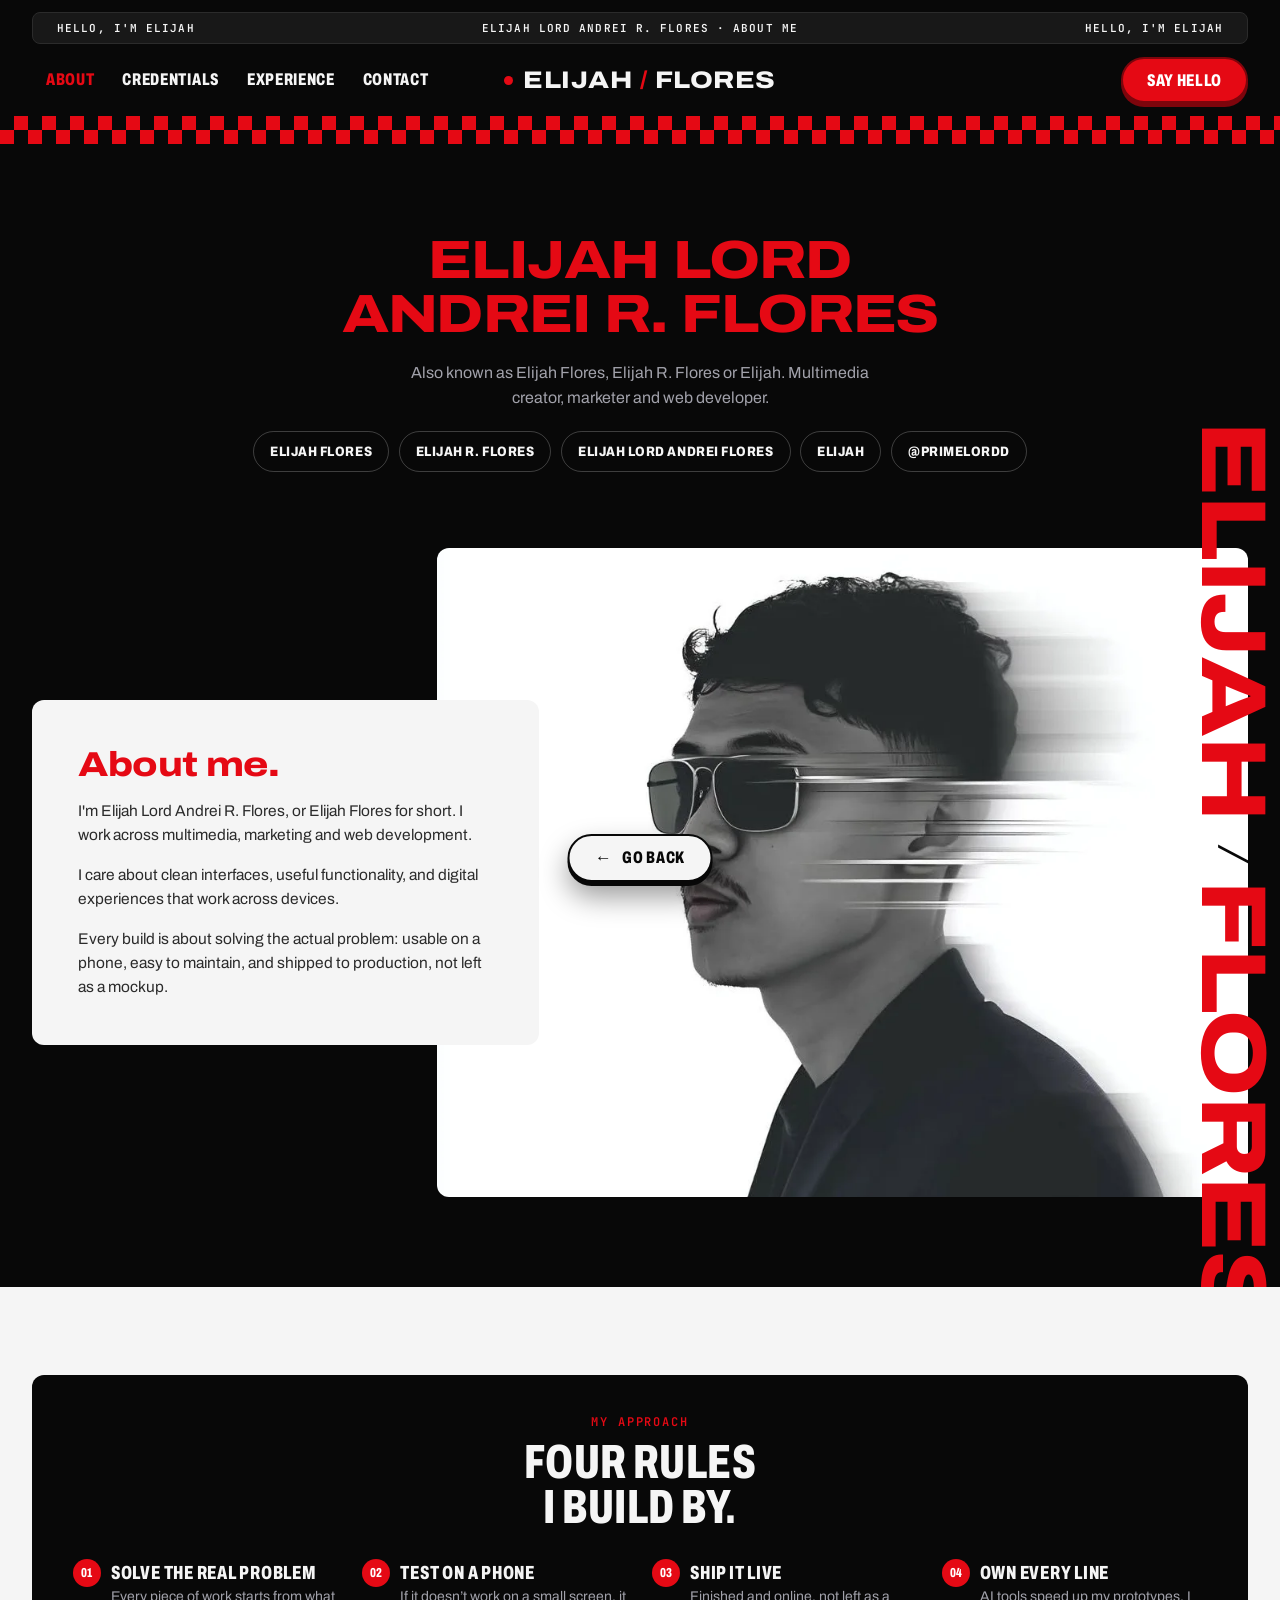
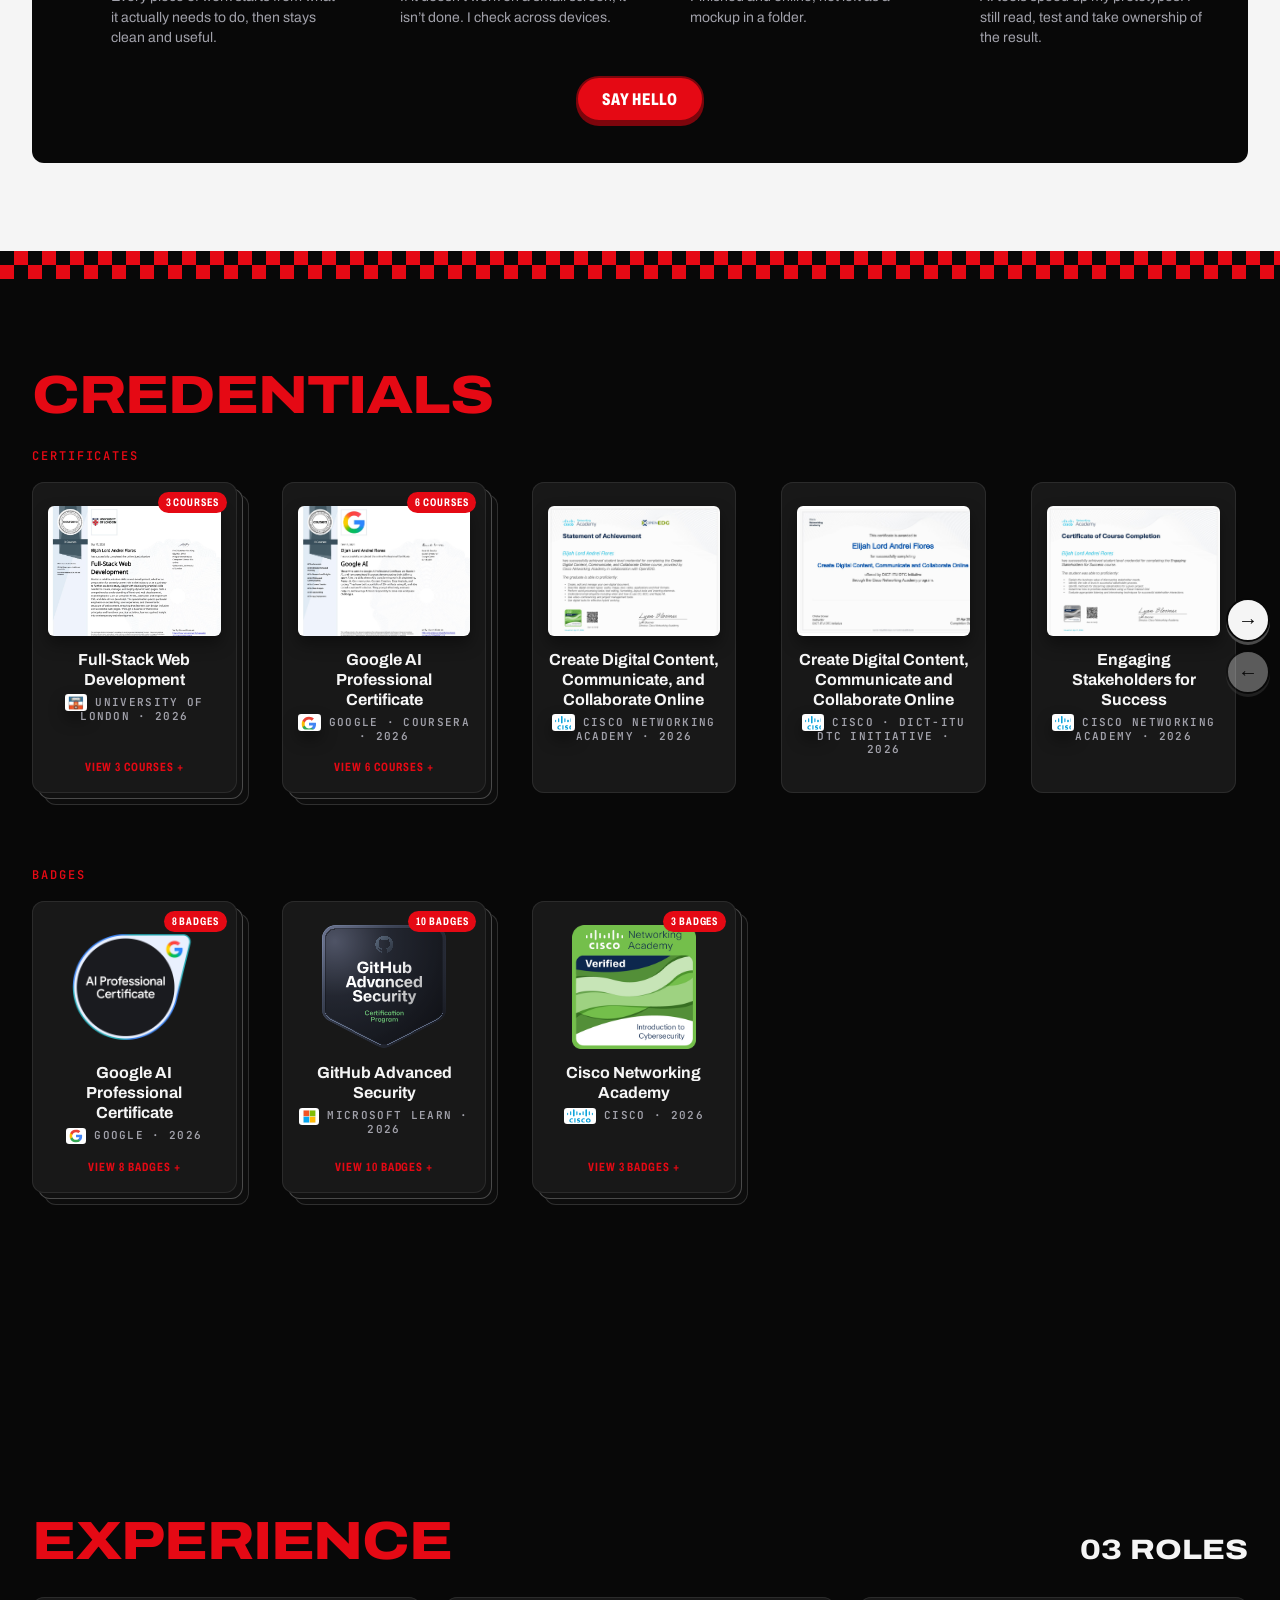
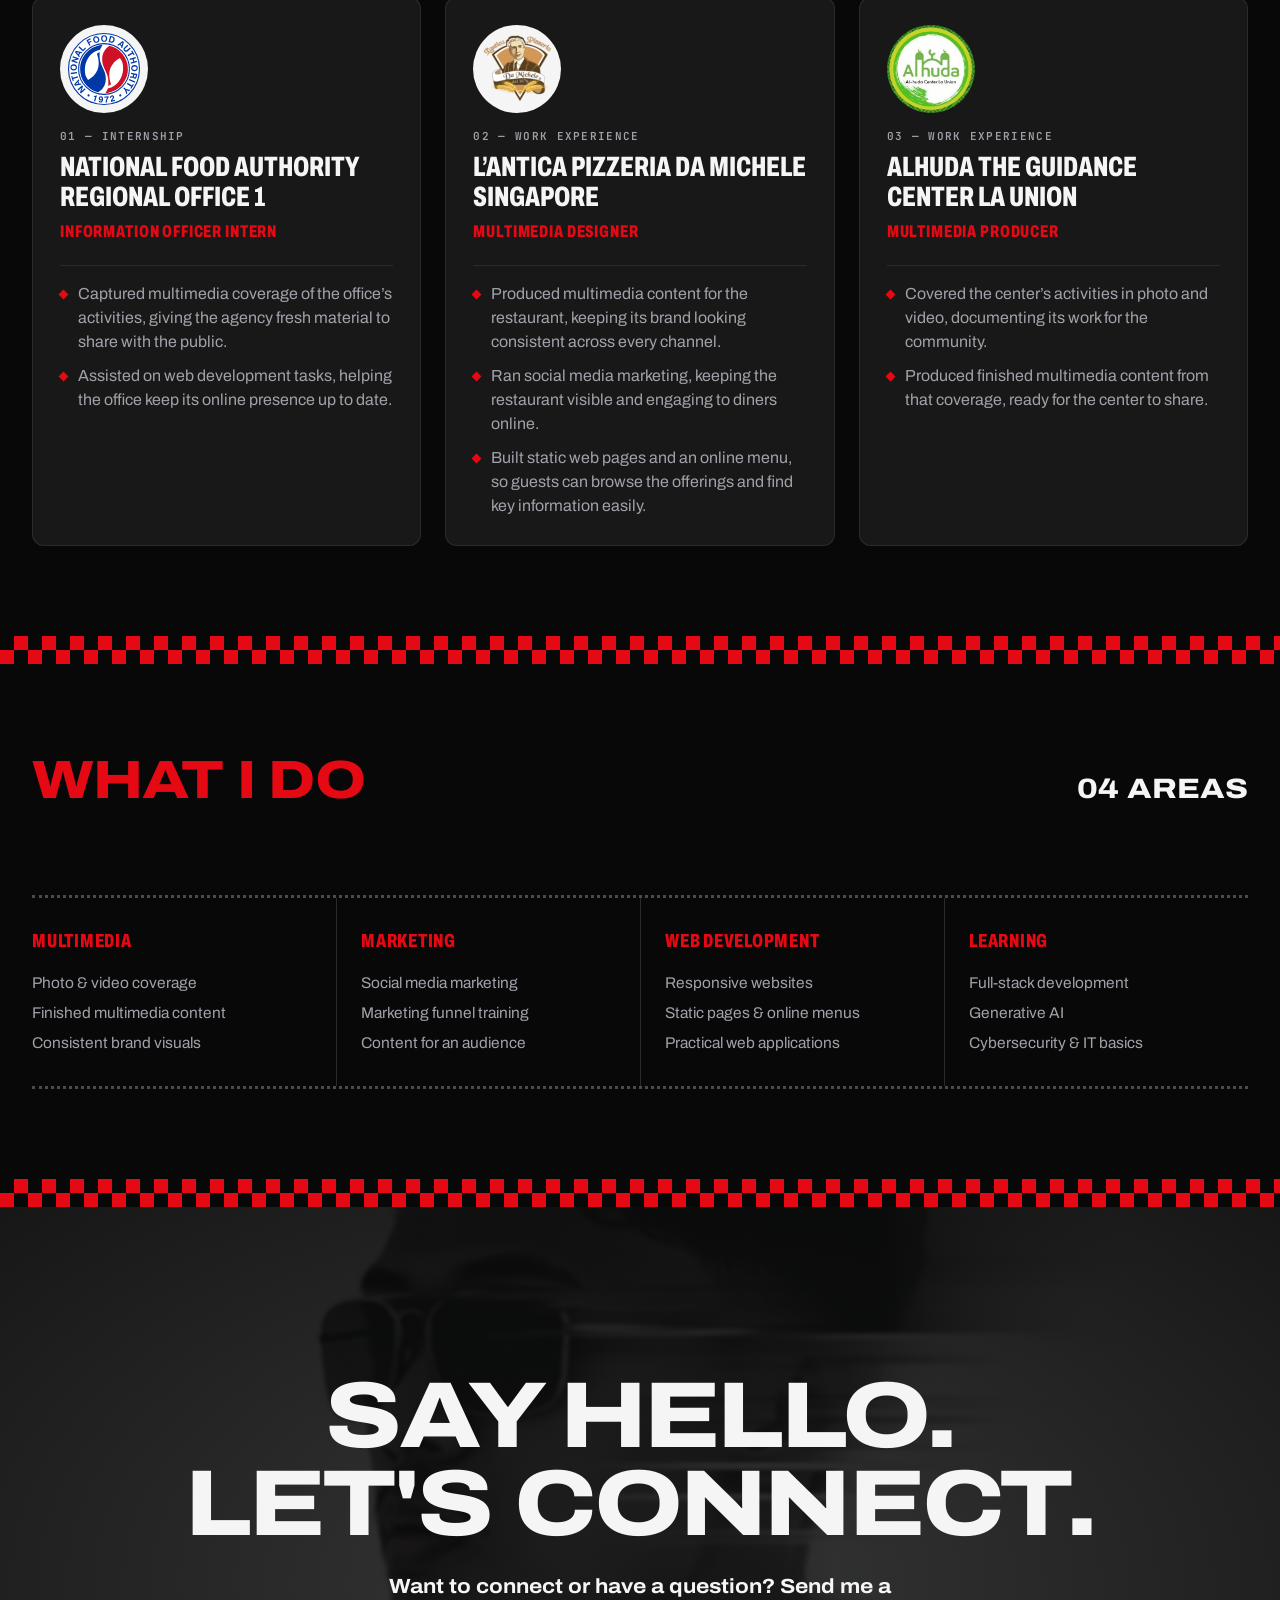
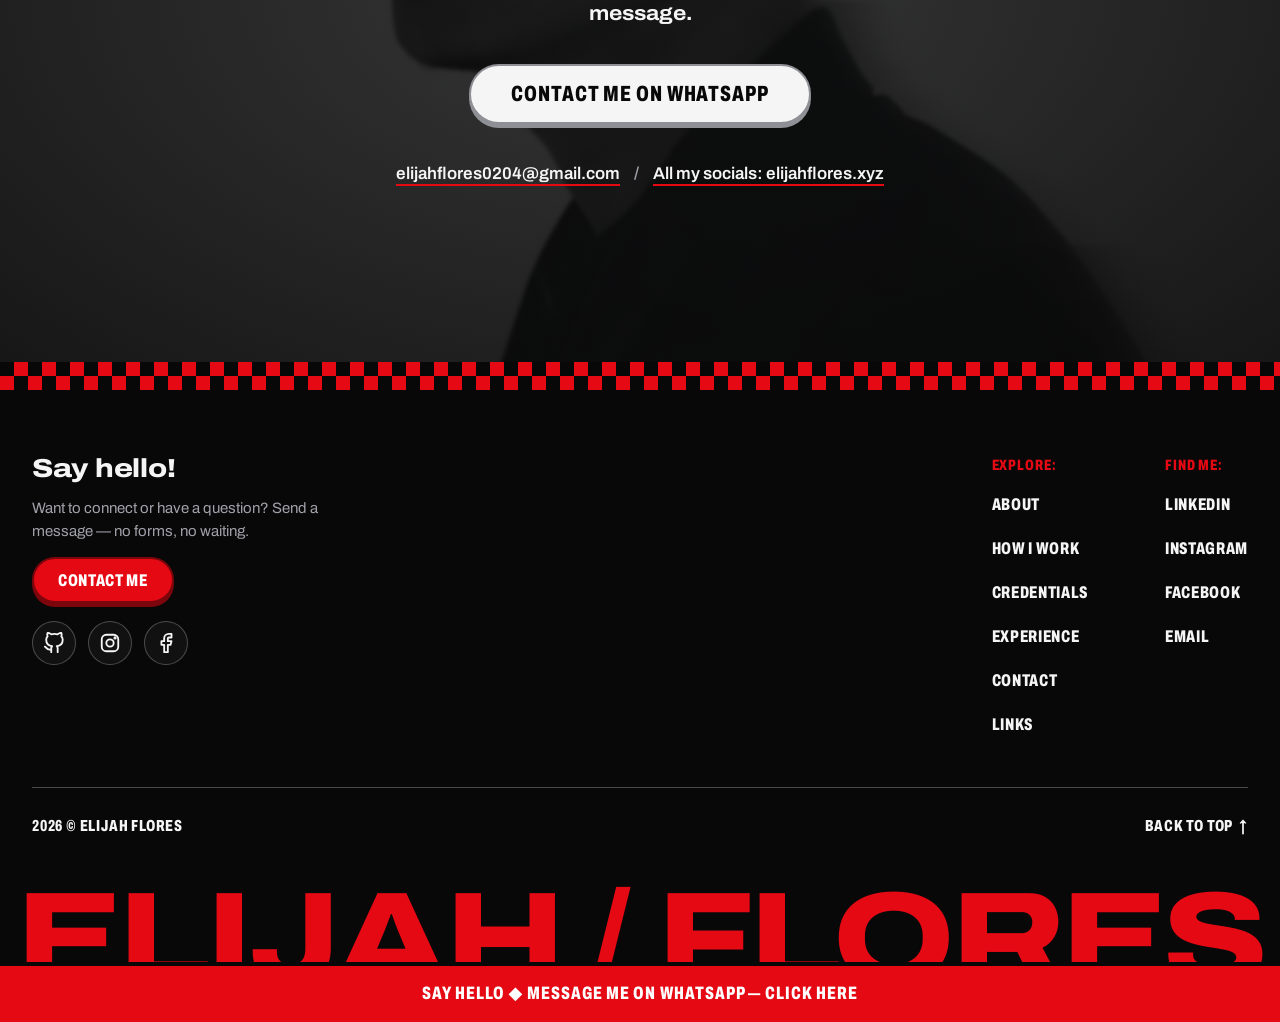
==== about/index.html @ a0171dee "About: name section as hero, rebuild How I work, reorder sections Co-Authored-By: Claude Sonnet 5.5 " ====
<!DOCTYPE html>
<html lang="en">
<head>
  <meta charset="utf-8">
  <meta name="viewport" content="width=device-width, initial-scale=1">
  <title>Elijah Lord Andrei R. Flores (Elijah Flores) | Web Developer, Multimedia Creator & Marketer</title>
  <meta name="description" content="About Elijah Lord Andrei R. Flores, also known as Elijah Flores or Elijah R. Flores: a web developer, multimedia creator and marketer. Who he is, his experience, his credentials and how to reach him.">
  <meta name="author" content="Elijah Lord Andrei R. Flores">
  <meta name="keywords" content="Elijah Lord Andrei R. Flores, Elijah Flores, Elijah R. Flores, Elijah Lord Andrei Flores, Elijah, Elijah Flores web developer, Elijah Flores multimedia, Elijah Flores marketing">
  <meta name="robots" content="index, follow, max-image-preview:large">
  <meta name="theme-color" content="#080808">
  <meta name="color-scheme" content="dark">
  <link rel="canonical" href="https://www.elijahflores.xyz/about/">
  <meta property="og:type" content="profile">
  <meta property="og:site_name" content="Elijah R. Flores">
  <meta property="og:url" content="https://www.elijahflores.xyz/about/">
  <meta property="og:title" content="Elijah Lord Andrei R. Flores | About">
  <meta property="og:description" content="Web developer, multimedia creator and marketer. Who he is, his experience, credentials and how to reach him.">
  <meta property="og:image" content="https://www.elijahflores.xyz/images/og/elijah-flores-links.jpg">
  <meta property="og:image:width" content="1200">
  <meta property="og:image:height" content="630">
  <meta property="og:image:alt" content="Elijah R. Flores - Links and Portfolio">
  <meta property="profile:first_name" content="Elijah Lord Andrei">
  <meta property="profile:last_name" content="Flores">
  <meta name="twitter:card" content="summary_large_image">
  <meta name="twitter:title" content="Elijah Lord Andrei R. Flores | About">
  <meta name="twitter:description" content="Web developer, multimedia creator and marketer. Who he is, his experience, credentials and how to reach him.">
  <meta name="twitter:image" content="https://www.elijahflores.xyz/images/og/elijah-flores-links.jpg">
  <script type="application/ld+json">{"@context": "https://schema.org", "@graph": [{"@type": "ProfilePage", "@id": "https://www.elijahflores.xyz/about/#page", "url": "https://www.elijahflores.xyz/about/", "name": "Elijah Lord Andrei R. Flores (Elijah Flores) | Web Developer, Multimedia Creator & Marketer", "description": "About Elijah Lord Andrei R. Flores, also known as Elijah Flores or Elijah R. Flores: a web developer, multimedia creator and marketer. Who he is, his experience, his credentials and how to reach him.", "inLanguage": "en", "isPartOf": {"@type": "WebSite", "name": "Elijah R. Flores | Links", "url": "https://www.elijahflores.xyz/"}, "mainEntity": {"@id": "https://www.elijahflores.xyz/#elijah"}, "primaryImageOfPage": "https://www.elijahflores.xyz/images/og/elijah-flores-links.jpg"}, {"@type": "Person", "@id": "https://www.elijahflores.xyz/#elijah", "name": "Elijah Lord Andrei R. Flores", "givenName": "Elijah Lord Andrei", "familyName": "Flores", "alternateName": ["Elijah Flores", "Elijah R. Flores", "Elijah Lord Andrei Flores", "Elijah", "primelordd"], "url": "https://www.elijahflores.xyz/", "image": "https://www.elijahflores.xyz/images/og/elijah-flores-links.jpg", "jobTitle": "Web Developer, Multimedia Creator and Marketer", "description": "About Elijah Lord Andrei R. Flores, also known as Elijah Flores or Elijah R. Flores: a web developer, multimedia creator and marketer. Who he is, his experience, his credentials and how to reach him.", "knowsAbout": ["Web development", "Full-stack development", "Multimedia", "Digital marketing", "Social media content", "Branding", "Generative AI"], "sameAs": ["https://www.elijahflores.xyz/web-development/", "https://elijahportfolio.xyz", "https://www.linkedin.com/in/elijahlordandreiflores/", "https://www.instagram.com/primelordd", "https://www.facebook.com/dreiixx1/"]}, {"@type": "BreadcrumbList", "itemListElement": [{"@type": "ListItem", "position": 1, "name": "Links", "item": "https://www.elijahflores.xyz/"}, {"@type": "ListItem", "position": 2, "name": "Elijah Lord Andrei R. Flores", "item": "https://www.elijahflores.xyz/about/"}]}]}</script>
  <link rel="icon" href="../favicon.svg" type="image/svg+xml">
  <link rel="icon" href="../favicon-32.png" type="image/png" sizes="32x32">
  <link rel="icon" href="../favicon.ico" sizes="48x48">
  <link rel="apple-touch-icon" href="../apple-touch-icon.png">
  <link rel="preload" href="../web-development/assets/fonts/archivo-var.woff2" as="font" type="font/woff2" crossorigin>
  <link rel="stylesheet" href="../web-development/styles.css">
  <link rel="stylesheet" href="about.css">
  <script>document.documentElement.classList.add('js');</script>
</head>
<body id="top">
  <a class="skip-link" href="#main">Skip to content</a>

  <div class="container">
    <p class="topbar">
      <span aria-hidden="true">HELLO, I'M ELIJAH</span>
      <span>ELIJAH LORD ANDREI R. FLORES · ABOUT ME</span>
      <span aria-hidden="true">HELLO, I'M ELIJAH</span>
    </p>
  </div>

  <header class="nav" data-nav>
    <div class="container nav__inner">
      <div class="nav__left">
        <button class="nav__toggle" type="button" aria-expanded="false" aria-controls="nav-menu" data-nav-toggle>
          <span class="nav__toggle-icon" aria-hidden="true"></span>
          <span data-nav-toggle-label>Menu</span>
        </button>
        <nav class="nav__menu" id="nav-menu" aria-label="Primary" data-nav-menu>
          <a class="nav__link nav__link--home" href="../">Links</a>
          <a class="nav__link" href="#about">About</a>
          <a class="nav__link" href="#credentials">Credentials</a>
          <a class="nav__link" href="#experience">Experience</a>
          <a class="nav__link" href="#contact">Contact</a>
        </nav>
      </div>

      <a class="brand" href="../" aria-label="ELIJAH / FLORES — links">
        <span class="brand__dot" aria-hidden="true"></span>
        <span>ELIJAH <span class="brand__slash">/</span> FLORES</span>
      </a>

      <a class="btn btn--red nav__cta" href="https://wa.me/639694589629" target="_blank" rel="noopener noreferrer" data-whatsapp>
        SAY<span class="nav__cta-extra">&nbsp;HELLO</span><span class="visually-hidden"> on WhatsApp (opens in a new tab)</span>
      </a>
    </div>
  </header>

  <div class="checker" aria-hidden="true"></div>

  <main id="main">
    <section class="about about-page" id="about" aria-labelledby="about-title">
      <div class="container">
        <header class="intro reveal">
          <h1 class="display display--red" id="about-title">ELIJAH LORD ANDREI R. FLORES</h1>
          <p>Also known as Elijah Flores, Elijah R. Flores or Elijah. Multimedia creator, marketer and web developer.</p>
          <ul class="aka" role="list" aria-label="Also known as">
            <li>Elijah Flores</li><li>Elijah R. Flores</li><li>Elijah Lord Andrei Flores</li><li>Elijah</li><li>@primelordd</li>
          </ul>
        </header>
        <div class="split reveal">
          <div class="split__card">
            <h3 class="split__title">About me.</h3>
            <p>I'm Elijah Lord Andrei R. Flores, or Elijah Flores for short. I work across multimedia, marketing and web development.</p>
            <p>I care about clean interfaces, useful functionality, and digital experiences that work across devices.</p>
            <p>Every build is about solving the actual problem: usable on a phone, easy to maintain, and shipped to production, not left as a mockup.</p>
          </div>
          <figure class="split__media split__media--portrait">
            
            <img src="../web-development/assets/images/elijah-flores.webp" alt="Portrait of Elijah Flores" width="1012" height="1012" loading="lazy" decoding="async">
            <span class="split__vertical" aria-hidden="true">ELIJAH <i>/</i> FLORES</span>
          </figure>
        </div>
      </div>
    </section>

    <section class="process" id="how" aria-labelledby="how-title">
      <div class="container process__inner">
        <div class="process__card reveal">
          <p class="process__kicker">MY APPROACH</p>
          <h2 class="process__title" id="how-title">FOUR RULES<br>I BUILD BY.</h2>
          <ol class="steps" role="list">
            <li><span class="steps__num">01</span><div><h3>SOLVE THE REAL PROBLEM</h3><p>Every piece of work starts from what it actually needs to do, then stays clean and useful.</p></div></li>
            <li><span class="steps__num">02</span><div><h3>TEST ON A PHONE</h3><p>If it doesn’t work on a small screen, it isn’t done. I check across devices.</p></div></li>
            <li><span class="steps__num">03</span><div><h3>SHIP IT LIVE</h3><p>Finished and online, not left as a mockup in a folder.</p></div></li>
            <li><span class="steps__num">04</span><div><h3>OWN EVERY LINE</h3><p>AI tools speed up my prototypes. I still read, test and take ownership of the result.</p></div></li>
          </ol>
          <a class="btn btn--red" href="https://wa.me/639694589629" target="_blank" rel="noopener noreferrer" data-whatsapp>SAY HELLO<span class="visually-hidden"> on WhatsApp (opens in a new tab)</span></a>
        </div>
      </div>
    </section>

    <div class="checker" aria-hidden="true"></div>

    <section class="creds" id="credentials" aria-labelledby="creds-title">
      <div class="container">
        <header class="work__head">
          <h2 class="display display--red" id="creds-title">CREDENTIALS</h2>
        </header>
        <h3 class="creds-group__title" id="creds-certs">CERTIFICATES</h3>
        <div class="carousel carousel--badges" data-carousel>
          <ul class="badges" role="list" data-carousel-track tabindex="0" aria-label="Certificates — scroll sideways for more">
            <li class="badge-slide">
              <button class="badge badge--stack badge--cert" type="button" data-badge aria-haspopup="dialog">
                <span class="badge__count">3 COURSES</span>
                <img src="../web-development/assets/images/certificates/university_of_london_Full-stack-development-certificate.png" alt="" width="1224" height="947" loading="lazy" decoding="async">
                <span class="badge__name">Full-Stack Web Development</span>
                <span class="badge__meta"><img class="issuer" src="../web-development/assets/images/logos/uol.png" alt="" width="68" height="84" decoding="async">University of London · 2026</span>
                <span class="badge__hint" aria-hidden="true">VIEW 3 COURSES +</span>
              </button>
              <template>
                <img class="badge-dialog__img badge-dialog__img--cert" src="../web-development/assets/images/certificates/university_of_london_Full-stack-development-certificate.png" alt="Full-Stack Web Development — issued to Elijah Lord Andrei Flores" width="1224" height="947">
                <p class="badge__meta"><img class="issuer" src="../web-development/assets/images/logos/uol.png" alt="" width="68" height="84" decoding="async">University of London · Oct 17, 2026</p>
                <h3 class="badge-dialog__title" id="badge-dialog-title">Full-Stack Web Development</h3>
                <p class="badge-dialog__text">A 3-course specialization covering semantic HTML, accessible and responsive CSS, and data-driven JavaScript.</p>
                <p class="badge-dialog__sublabel">COURSE CERTIFICATES · 3</p>
                <ul class="subs" role="list" tabindex="0" aria-label="COURSE CERTIFICATES · 3 — tap one to view it">
                  <li>
                    <button class="sub sub--cert" type="button" data-sub>
                      <img src="../web-development/assets/images/certificates/course-certs/CERT2.jpg" alt="" width="1772" height="928" loading="lazy" decoding="async">
                      <span>HTML: How to Build a Website</span>
                    </button>
                    <template>
                      <img class="badge-dialog__img badge-dialog__img--cert" src="../web-development/assets/images/certificates/course-certs/CERT2.jpg" alt="HTML: How to Build a Website — issued to Elijah Lord Andrei Flores" width="1772" height="928">
                      <p class="badge__meta"><img class="issuer" src="../web-development/assets/images/logos/uol.png" alt="" width="68" height="84" decoding="async">University of London · Oct 17, 2026</p>
                      <h3 class="badge-dialog__title" id="badge-dialog-title">HTML: How to Build a Website</h3>
                      <a class="btn btn--red" href="https://coursera.org/verify/WGSRL0EGTYQ2" target="_blank" rel="noopener noreferrer">VERIFY CERTIFICATE<span class="visually-hidden"> (opens in a new tab)</span> <span aria-hidden="true">→</span></a>
                    </template>
                  </li>
                  <li>
                    <button class="sub sub--cert" type="button" data-sub>
                      <img src="../web-development/assets/images/certificates/course-certs/CERT3.jpg" alt="" width="1772" height="928" loading="lazy" decoding="async">
                      <span>CSS: Web Page Layout — Usability and Accessibility</span>
                    </button>
                    <template>
                      <img class="badge-dialog__img badge-dialog__img--cert" src="../web-development/assets/images/certificates/course-certs/CERT3.jpg" alt="CSS: Web Page Layout — Usability and Accessibility — issued to Elijah Lord Andrei Flores" width="1772" height="928">
                      <p class="badge__meta"><img class="issuer" src="../web-development/assets/images/logos/uol.png" alt="" width="68" height="84" decoding="async">University of London · Oct 17, 2026</p>
                      <h3 class="badge-dialog__title" id="badge-dialog-title">CSS: Web Page Layout — Usability and Accessibility</h3>
                      <a class="btn btn--red" href="https://coursera.org/verify/KZIPTU2NHNT7" target="_blank" rel="noopener noreferrer">VERIFY CERTIFICATE<span class="visually-hidden"> (opens in a new tab)</span> <span aria-hidden="true">→</span></a>
                    </template>
                  </li>
                  <li>
                    <button class="sub sub--cert" type="button" data-sub>
                      <img src="../web-development/assets/images/certificates/course-certs/CERT1.jpg" alt="" width="1772" height="928" loading="lazy" decoding="async">
                      <span>Data-driven Websites: JSON, APIs and Templates</span>
                    </button>
                    <template>
                      <img class="badge-dialog__img badge-dialog__img--cert" src="../web-development/assets/images/certificates/course-certs/CERT1.jpg" alt="Data-driven Websites: JSON, APIs and Templates — issued to Elijah Lord Andrei Flores" width="1772" height="928">
                      <p class="badge__meta"><img class="issuer" src="../web-development/assets/images/logos/uol.png" alt="" width="68" height="84" decoding="async">University of London · Oct 17, 2026</p>
                      <h3 class="badge-dialog__title" id="badge-dialog-title">Data-driven Websites: JSON, APIs and Templates</h3>
                      <a class="btn btn--red" href="https://coursera.org/verify/RYILVB77DHAX" target="_blank" rel="noopener noreferrer">VERIFY CERTIFICATE<span class="visually-hidden"> (opens in a new tab)</span> <span aria-hidden="true">→</span></a>
                    </template>
                  </li>
                </ul>
                <a class="btn btn--red" href="https://coursera.org/verify/specialization/RCUOPV1JAW7L" target="_blank" rel="noopener noreferrer">VERIFY CERTIFICATE<span class="visually-hidden"> (opens in a new tab)</span> <span aria-hidden="true">→</span></a>
              </template>
            </li>
            <li class="badge-slide">
            <button class="badge badge--stack badge--cert" type="button" data-badge aria-haspopup="dialog">
            <span class="badge__count">6 COURSES</span>
            <img src="../web-development/assets/images/certificates/google-ai/5GXWYUSDD1GP.jpg" alt="" width="1649" height="1275" loading="lazy" decoding="async">
            <span class="badge__name">Google AI Professional Certificate</span>
            <span class="badge__meta"><img class="issuer" src="../web-development/assets/images/logos/google.svg" alt="" width="24" height="24" decoding="async">Google · Coursera · 2026</span>
            <span class="badge__hint" aria-hidden="true">VIEW 6 COURSES +</span>
            </button>
            <template>
            <img class="badge-dialog__img badge-dialog__img--cert" src="../web-development/assets/images/certificates/google-ai/5GXWYUSDD1GP.jpg" alt="Google AI Professional Certificate — issued to Elijah Lord Andrei Flores" width="1649" height="1275">
            <p class="badge__meta"><img class="issuer" src="../web-development/assets/images/logos/google.svg" alt="" width="24" height="24" decoding="async">Google · Coursera · Oct 18, 2026</p>
            <h3 class="badge-dialog__title" id="badge-dialog-title">Google AI Professional Certificate</h3>
            <p class="badge-dialog__text">Google’s 8-course professional certificate in applied AI, with the six course certificates I’ve earned so far.</p>
            <p class="badge-dialog__sublabel">COURSE CERTIFICATES · 6</p>
            <ul class="subs" role="list" tabindex="0" aria-label="COURSE CERTIFICATES · 6 — tap one to view it">
            <li>
            <button class="sub sub--cert" type="button" data-sub>
            <img src="../web-development/assets/images/certificates/google-ai/T8S3H3BXVUZY.jpg" alt="" width="1649" height="1275" loading="lazy" decoding="async">
            <span>Google AI Fundamentals</span>
            </button>
            <template>
            <img class="badge-dialog__img badge-dialog__img--cert" src="../web-development/assets/images/certificates/google-ai/T8S3H3BXVUZY.jpg" alt="Google AI Fundamentals — issued to Elijah Lord Andrei Flores" width="1649" height="1275">
            <p class="badge__meta"><img class="issuer" src="../web-development/assets/images/logos/google.svg" alt="" width="24" height="24" decoding="async">Google · Oct 17, 2026</p>
            <h3 class="badge-dialog__title" id="badge-dialog-title">Google AI Fundamentals</h3>
            <a class="btn btn--red" href="https://www.coursera.org/account/accomplishments/verify/T8S3H3BXVUZY" target="_blank" rel="noopener noreferrer">VERIFY CERTIFICATE<span class="visually-hidden"> (opens in a new tab)</span> <span aria-hidden="true">→</span></a>
            </template>
            </li>
            <li>
            <button class="sub sub--cert" type="button" data-sub>
            <img src="../web-development/assets/images/certificates/google-ai/GBU20LWU4FU4.jpg" alt="" width="1649" height="1275" loading="lazy" decoding="async">
            <span>Google AI for App Building</span>
            </button>
            <template>
            <img class="badge-dialog__img badge-dialog__img--cert" src="../web-development/assets/images/certificates/google-ai/GBU20LWU4FU4.jpg" alt="Google AI for App Building — issued to Elijah Lord Andrei Flores" width="1649" height="1275">
            <p class="badge__meta"><img class="issuer" src="../web-development/assets/images/logos/google.svg" alt="" width="24" height="24" decoding="async">Google · Oct 17, 2026</p>
            <h3 class="badge-dialog__title" id="badge-dialog-title">Google AI for App Building</h3>
            <a class="btn btn--red" href="https://www.coursera.org/account/accomplishments/verify/GBU20LWU4FU4" target="_blank" rel="noopener noreferrer">VERIFY CERTIFICATE<span class="visually-hidden"> (opens in a new tab)</span> <span aria-hidden="true">→</span></a>
            </template>
            </li>
            <li>
            <button class="sub sub--cert" type="button" data-sub>
            <img src="../web-development/assets/images/certificates/google-ai/JR09MEZSWLAP.jpg" alt="" width="1649" height="1275" loading="lazy" decoding="async">
            <span>Google AI for App Deployment</span>
            </button>
            <template>
            <img class="badge-dialog__img badge-dialog__img--cert" src="../web-development/assets/images/certificates/google-ai/JR09MEZSWLAP.jpg" alt="Google AI for App Deployment — issued to Elijah Lord Andrei Flores" width="1649" height="1275">
            <p class="badge__meta"><img class="issuer" src="../web-development/assets/images/logos/google.svg" alt="" width="24" height="24" decoding="async">Google · Oct 17, 2026</p>
            <h3 class="badge-dialog__title" id="badge-dialog-title">Google AI for App Deployment</h3>
            <a class="btn btn--red" href="https://www.coursera.org/account/accomplishments/verify/JR09MEZSWLAP" target="_blank" rel="noopener noreferrer">VERIFY CERTIFICATE<span class="visually-hidden"> (opens in a new tab)</span> <span aria-hidden="true">→</span></a>
            </template>
            </li>
            <li>
            <button class="sub sub--cert" type="button" data-sub>
            <img src="../web-development/assets/images/certificates/google-ai/FED0MPDRGB9A.jpg" alt="" width="1649" height="1275" loading="lazy" decoding="async">
            <span>Google AI for Data Analysis</span>
            </button>
            <template>
            <img class="badge-dialog__img badge-dialog__img--cert" src="../web-development/assets/images/certificates/google-ai/FED0MPDRGB9A.jpg" alt="Google AI for Data Analysis — issued to Elijah Lord Andrei Flores" width="1649" height="1275">
            <p class="badge__meta"><img class="issuer" src="../web-development/assets/images/logos/google.svg" alt="" width="24" height="24" decoding="async">Google · Oct 17, 2026</p>
            <h3 class="badge-dialog__title" id="badge-dialog-title">Google AI for Data Analysis</h3>
            <a class="btn btn--red" href="https://www.coursera.org/account/accomplishments/verify/FED0MPDRGB9A" target="_blank" rel="noopener noreferrer">VERIFY CERTIFICATE<span class="visually-hidden"> (opens in a new tab)</span> <span aria-hidden="true">→</span></a>
            </template>
            </li>
            <li>
            <button class="sub sub--cert" type="button" data-sub>
            <img src="../web-development/assets/images/certificates/google-ai/NWV3WZPK7PJ1.jpg" alt="" width="1649" height="1275" loading="lazy" decoding="async">
            <span>Google AI for Research and Insights</span>
            </button>
            <template>
            <img class="badge-dialog__img badge-dialog__img--cert" src="../web-development/assets/images/certificates/google-ai/NWV3WZPK7PJ1.jpg" alt="Google AI for Research and Insights — issued to Elijah Lord Andrei Flores" width="1649" height="1275">
            <p class="badge__meta"><img class="issuer" src="../web-development/assets/images/logos/google.svg" alt="" width="24" height="24" decoding="async">Google · Oct 17, 2026</p>
            <h3 class="badge-dialog__title" id="badge-dialog-title">Google AI for Research and Insights</h3>
            <a class="btn btn--red" href="https://www.coursera.org/account/accomplishments/verify/NWV3WZPK7PJ1" target="_blank" rel="noopener noreferrer">VERIFY CERTIFICATE<span class="visually-hidden"> (opens in a new tab)</span> <span aria-hidden="true">→</span></a>
            </template>
            </li>
            <li>
            <button class="sub sub--cert" type="button" data-sub>
            <img src="../web-development/assets/images/certificates/google-ai/2RHQG308KR0Z.jpg" alt="" width="1649" height="1275" loading="lazy" decoding="async">
            <span>Google AI for Brainstorming and Planning</span>
            </button>
            <template>
            <img class="badge-dialog__img badge-dialog__img--cert" src="../web-development/assets/images/certificates/google-ai/2RHQG308KR0Z.jpg" alt="Google AI for Brainstorming and Planning — issued to Elijah Lord Andrei Flores" width="1649" height="1275">
            <p class="badge__meta"><img class="issuer" src="../web-development/assets/images/logos/google.svg" alt="" width="24" height="24" decoding="async">Google · Oct 17, 2026</p>
            <h3 class="badge-dialog__title" id="badge-dialog-title">Google AI for Brainstorming and Planning</h3>
            <a class="btn btn--red" href="https://www.coursera.org/account/accomplishments/verify/2RHQG308KR0Z" target="_blank" rel="noopener noreferrer">VERIFY CERTIFICATE<span class="visually-hidden"> (opens in a new tab)</span> <span aria-hidden="true">→</span></a>
            </template>
            </li>
            </ul>
            <a class="btn btn--red" href="https://www.coursera.org/account/accomplishments/specialization/5GXWYUSDD1GP" target="_blank" rel="noopener noreferrer">VERIFY CERTIFICATE<span class="visually-hidden"> (opens in a new tab)</span> <span aria-hidden="true">→</span></a>
            </template>
            </li>
            <li class="badge-slide">
              <button class="badge badge--cert" type="button" data-badge aria-haspopup="dialog">
                <img src="../web-development/assets/images/certificates/other/cisco-create-digital-content.jpg" alt="" width="1600" height="1236" loading="lazy" decoding="async">
                <span class="badge__name">Create Digital Content, Communicate, and Collaborate Online</span>
                <span class="badge__meta"><img class="issuer" src="../web-development/assets/images/logos/cisco.svg" alt="" decoding="async">Cisco Networking Academy · 2026</span>
              </button>
              <template>
                <img class="badge-dialog__img badge-dialog__img--cert" src="../web-development/assets/images/certificates/other/cisco-create-digital-content.jpg" alt="Create Digital Content, Communicate, and Collaborate Online — issued to Elijah Lord Andrei Flores" width="1600" height="1236">
                <p class="badge__meta"><img class="issuer" src="../web-development/assets/images/logos/cisco.svg" alt="" decoding="async">Cisco Networking Academy · Apr 21, 2026</p>
                <h3 class="badge-dialog__title" id="badge-dialog-title">Create Digital Content, Communicate, and Collaborate Online</h3>
              </template>
            </li>
            <li class="badge-slide">
              <button class="badge badge--cert" type="button" data-badge aria-haspopup="dialog">
                <img src="../web-development/assets/images/certificates/other/dict-create-digital-content.jpg" alt="" width="1600" height="1084" loading="lazy" decoding="async">
                <span class="badge__name">Create Digital Content, Communicate and Collaborate Online</span>
                <span class="badge__meta"><img class="issuer" src="../web-development/assets/images/logos/cisco.svg" alt="" decoding="async">Cisco · DICT-ITU DTC Initiative · 2026</span>
              </button>
              <template>
                <img class="badge-dialog__img badge-dialog__img--cert" src="../web-development/assets/images/certificates/other/dict-create-digital-content.jpg" alt="Create Digital Content, Communicate and Collaborate Online — issued to Elijah Lord Andrei Flores" width="1600" height="1084">
                <p class="badge__meta"><img class="issuer" src="../web-development/assets/images/logos/cisco.svg" alt="" decoding="async">Cisco · DICT-ITU DTC Initiative · Apr 21, 2026</p>
                <h3 class="badge-dialog__title" id="badge-dialog-title">Create Digital Content, Communicate and Collaborate Online</h3>
              </template>
            </li>
            <li class="badge-slide">
              <button class="badge badge--cert" type="button" data-badge aria-haspopup="dialog">
                <img src="../web-development/assets/images/certificates/other/cisco-engaging-stakeholders.jpg" alt="" width="1600" height="1236" loading="lazy" decoding="async">
                <span class="badge__name">Engaging Stakeholders for Success</span>
                <span class="badge__meta"><img class="issuer" src="../web-development/assets/images/logos/cisco.svg" alt="" decoding="async">Cisco Networking Academy · 2026</span>
              </button>
              <template>
                <img class="badge-dialog__img badge-dialog__img--cert" src="../web-development/assets/images/certificates/other/cisco-engaging-stakeholders.jpg" alt="Engaging Stakeholders for Success — issued to Elijah Lord Andrei Flores" width="1600" height="1236">
                <p class="badge__meta"><img class="issuer" src="../web-development/assets/images/logos/cisco.svg" alt="" decoding="async">Cisco Networking Academy · Apr 21, 2026</p>
                <h3 class="badge-dialog__title" id="badge-dialog-title">Engaging Stakeholders for Success</h3>
              </template>
            </li>
            <li class="badge-slide">
              <button class="badge badge--cert" type="button" data-badge aria-haspopup="dialog">
                <img src="../web-development/assets/images/certificates/other/dict-engaging-stakeholders.jpg" alt="" width="1600" height="1084" loading="lazy" decoding="async">
                <span class="badge__name">Engaging Stakeholders for Success</span>
                <span class="badge__meta"><img class="issuer" src="../web-development/assets/images/logos/cisco.svg" alt="" decoding="async">Cisco · DICT-ITU DTC Initiative · 2026</span>
              </button>
              <template>
                <img class="badge-dialog__img badge-dialog__img--cert" src="../web-development/assets/images/certificates/other/dict-engaging-stakeholders.jpg" alt="Engaging Stakeholders for Success — issued to Elijah Lord Andrei Flores" width="1600" height="1084">
                <p class="badge__meta"><img class="issuer" src="../web-development/assets/images/logos/cisco.svg" alt="" decoding="async">Cisco · DICT-ITU DTC Initiative · Apr 21, 2026</p>
                <h3 class="badge-dialog__title" id="badge-dialog-title">Engaging Stakeholders for Success</h3>
              </template>
            </li>
            <li class="badge-slide">
              <button class="badge badge--cert" type="button" data-badge aria-haspopup="dialog">
                <img src="../web-development/assets/images/certificates/other/cisco-intro-iot.jpg" alt="" width="1600" height="1236" loading="lazy" decoding="async">
                <span class="badge__name">Introduction to Internet of Things</span>
                <span class="badge__meta"><img class="issuer" src="../web-development/assets/images/logos/cisco.svg" alt="" decoding="async">Cisco Networking Academy · 2026</span>
              </button>
              <template>
                <img class="badge-dialog__img badge-dialog__img--cert" src="../web-development/assets/images/certificates/other/cisco-intro-iot.jpg" alt="Introduction to Internet of Things — issued to Elijah Lord Andrei Flores" width="1600" height="1236">
                <p class="badge__meta"><img class="issuer" src="../web-development/assets/images/logos/cisco.svg" alt="" decoding="async">Cisco Networking Academy · Apr 21, 2026</p>
                <h3 class="badge-dialog__title" id="badge-dialog-title">Introduction to Internet of Things</h3>
              </template>
            </li>
            <li class="badge-slide">
              <button class="badge badge--cert" type="button" data-badge aria-haspopup="dialog">
                <img src="../web-development/assets/images/certificates/other/dict-intro-iot.jpg" alt="" width="1600" height="1084" loading="lazy" decoding="async">
                <span class="badge__name">Introduction to IoT and Digital Transformation</span>
                <span class="badge__meta"><img class="issuer" src="../web-development/assets/images/logos/cisco.svg" alt="" decoding="async">Cisco · DICT-ITU DTC Initiative · 2026</span>
              </button>
              <template>
                <img class="badge-dialog__img badge-dialog__img--cert" src="../web-development/assets/images/certificates/other/dict-intro-iot.jpg" alt="Introduction to IoT and Digital Transformation — issued to Elijah Lord Andrei Flores" width="1600" height="1084">
                <p class="badge__meta"><img class="issuer" src="../web-development/assets/images/logos/cisco.svg" alt="" decoding="async">Cisco · DICT-ITU DTC Initiative · Apr 21, 2026</p>
                <h3 class="badge-dialog__title" id="badge-dialog-title">Introduction to IoT and Digital Transformation</h3>
              </template>
            </li>
            <li class="badge-slide">
              <button class="badge badge--cert" type="button" data-badge aria-haspopup="dialog">
                <img src="../web-development/assets/images/certificates/other/tesda-graphic-design.jpg" alt="" width="1600" height="1131" loading="lazy" decoding="async">
                <span class="badge__name">Introduction to Visual Graphic Design</span>
                <span class="badge__meta">TESDA · 2026</span>
              </button>
              <template>
                <img class="badge-dialog__img badge-dialog__img--cert" src="../web-development/assets/images/certificates/other/tesda-graphic-design.jpg" alt="Introduction to Visual Graphic Design — issued to Elijah Lord Andrei Flores" width="1600" height="1131">
                <p class="badge__meta">TESDA · Apr 22, 2026</p>
                <h3 class="badge-dialog__title" id="badge-dialog-title">Introduction to Visual Graphic Design</h3>
              </template>
            </li>
            <li class="badge-slide">
              <button class="badge badge--cert" type="button" data-badge aria-haspopup="dialog">
                <img src="../web-development/assets/images/certificates/other/up-itdc-technology-seminar.jpg" alt="" width="1068" height="754" loading="lazy" decoding="async">
                <span class="badge__name">Technology Seminar (Attendance)</span>
                <span class="badge__meta">UP ITDC · 2025</span>
              </button>
              <template>
                <img class="badge-dialog__img badge-dialog__img--cert" src="../web-development/assets/images/certificates/other/up-itdc-technology-seminar.jpg" alt="Technology Seminar (Attendance) — issued to Elijah Lord Andrei Flores" width="1068" height="754">
                <p class="badge__meta">UP ITDC · Mar 6, 2025</p>
                <h3 class="badge-dialog__title" id="badge-dialog-title">Technology Seminar (Attendance)</h3>
              </template>
            </li>

          </ul>
          <div class="carousel__nav">
            <button class="carousel__btn" type="button" data-carousel-next aria-label="Next certificates"><span aria-hidden="true">→</span></button>
            <button class="carousel__btn" type="button" data-carousel-prev aria-label="Previous certificates"><span aria-hidden="true">←</span></button>
          </div>
        </div>

        <h3 class="creds-group__title" id="creds-badges">BADGES</h3>
        <div class="carousel carousel--badges" data-carousel>
          <ul class="badges" role="list" data-carousel-track tabindex="0" aria-label="Badges — scroll sideways for more">
            <li class="badge-slide">
              <button class="badge badge--stack" type="button" data-badge aria-haspopup="dialog">
                <span class="badge__count">8 BADGES</span>
                <img src="../web-development/assets/images/badges/AI-Professional.png" alt="" width="1080" height="1080" loading="lazy" decoding="async">
                <span class="badge__name">Google AI Professional Certificate</span>
                <span class="badge__meta"><img class="issuer" src="../web-development/assets/images/logos/google.svg" alt="" width="24" height="24" decoding="async">Google · 2026</span>
                <span class="badge__hint" aria-hidden="true">VIEW 8 BADGES +</span>
              </button>
              <template>
                <img class="badge-dialog__img" src="../web-development/assets/images/badges/AI-Professional.png" alt="Google AI Professional Certificate — issued to Elijah Lord Andrei Flores" width="1080" height="1080">
                <p class="badge__meta"><img class="issuer" src="../web-development/assets/images/logos/google.svg" alt="" width="24" height="24" decoding="async">Google · 2026</p>
                <h3 class="badge-dialog__title" id="badge-dialog-title">Google AI Professional Certificate</h3>
                <p class="badge-dialog__text">Google’s professional certificate in applied AI — eight courses, from AI fundamentals and prompting to building and deploying apps with AI.</p>
                <p class="badge-dialog__sublabel">COURSE BADGES · 8</p>
                <ul class="subs" role="list" tabindex="0" aria-label="COURSE BADGES · 8 — tap one to view it">
                  <li>
                    <button class="sub" type="button" data-sub>
                      <img src="../web-development/assets/images/badges/ai-fundamentals.png" alt="" width="340" height="340" loading="lazy" decoding="async">
                      <span>Google AI Fundamentals</span>
                    </button>
                    <template>
                      <img class="badge-dialog__img" src="../web-development/assets/images/badges/ai-fundamentals.png" alt="Google AI Fundamentals — issued to Elijah Lord Andrei Flores" width="340" height="340">
                      <p class="badge__meta"><img class="issuer" src="../web-development/assets/images/logos/google.svg" alt="" width="24" height="24" decoding="async">Google · Oct 17, 2026</p>
                      <h3 class="badge-dialog__title" id="badge-dialog-title">Google AI Fundamentals</h3>
                    </template>
                  </li>
                  <li>
                    <button class="sub" type="button" data-sub>
                      <img src="../web-development/assets/images/badges/ai-app-building.png" alt="" width="340" height="340" loading="lazy" decoding="async">
                      <span>Google AI for App Building</span>
                    </button>
                    <template>
                      <img class="badge-dialog__img" src="../web-development/assets/images/badges/ai-app-building.png" alt="Google AI for App Building — issued to Elijah Lord Andrei Flores" width="340" height="340">
                      <p class="badge__meta"><img class="issuer" src="../web-development/assets/images/logos/google.svg" alt="" width="24" height="24" decoding="async">Google · Oct 17, 2026</p>
                      <h3 class="badge-dialog__title" id="badge-dialog-title">Google AI for App Building</h3>
                    </template>
                  </li>
                  <li>
                    <button class="sub" type="button" data-sub>
                      <img src="../web-development/assets/images/badges/ai-app-deployment.png" alt="" width="340" height="340" loading="lazy" decoding="async">
                      <span>Google AI for App Deployment</span>
                    </button>
                    <template>
                      <img class="badge-dialog__img" src="../web-development/assets/images/badges/ai-app-deployment.png" alt="Google AI for App Deployment — issued to Elijah Lord Andrei Flores" width="340" height="340">
                      <p class="badge__meta"><img class="issuer" src="../web-development/assets/images/logos/google.svg" alt="" width="24" height="24" decoding="async">Google · Oct 17, 2026</p>
                      <h3 class="badge-dialog__title" id="badge-dialog-title">Google AI for App Deployment</h3>
                    </template>
                  </li>
                  <li>
                    <button class="sub" type="button" data-sub>
                      <img src="../web-development/assets/images/badges/ai-data-analysis.png" alt="" width="340" height="340" loading="lazy" decoding="async">
                      <span>Google AI for Data Analysis</span>
                    </button>
                    <template>
                      <img class="badge-dialog__img" src="../web-development/assets/images/badges/ai-data-analysis.png" alt="Google AI for Data Analysis — issued to Elijah Lord Andrei Flores" width="340" height="340">
                      <p class="badge__meta"><img class="issuer" src="../web-development/assets/images/logos/google.svg" alt="" width="24" height="24" decoding="async">Google · Oct 17, 2026</p>
                      <h3 class="badge-dialog__title" id="badge-dialog-title">Google AI for Data Analysis</h3>
                    </template>
                  </li>
                  <li>
                    <button class="sub" type="button" data-sub>
                      <img src="../web-development/assets/images/badges/ai-research.png" alt="" width="340" height="340" loading="lazy" decoding="async">
                      <span>Google AI for Research and Insights</span>
                    </button>
                    <template>
                      <img class="badge-dialog__img" src="../web-development/assets/images/badges/ai-research.png" alt="Google AI for Research and Insights — issued to Elijah Lord Andrei Flores" width="340" height="340">
                      <p class="badge__meta"><img class="issuer" src="../web-development/assets/images/logos/google.svg" alt="" width="24" height="24" decoding="async">Google · Oct 17, 2026</p>
                      <h3 class="badge-dialog__title" id="badge-dialog-title">Google AI for Research and Insights</h3>
                    </template>
                  </li>
                  <li>
                    <button class="sub" type="button" data-sub>
                      <img src="../web-development/assets/images/badges/ai-brainstorming.png" alt="" width="340" height="340" loading="lazy" decoding="async">
                      <span>Google AI for Brainstorming and Planning</span>
                    </button>
                    <template>
                      <img class="badge-dialog__img" src="../web-development/assets/images/badges/ai-brainstorming.png" alt="Google AI for Brainstorming and Planning — issued to Elijah Lord Andrei Flores" width="340" height="340">
                      <p class="badge__meta"><img class="issuer" src="../web-development/assets/images/logos/google.svg" alt="" width="24" height="24" decoding="async">Google · Oct 17, 2026</p>
                      <h3 class="badge-dialog__title" id="badge-dialog-title">Google AI for Brainstorming and Planning</h3>
                    </template>
                  </li>
                  <li>
                    <button class="sub" type="button" data-sub>
                      <img src="../web-development/assets/images/badges/ai-writing.png" alt="" width="340" height="340" loading="lazy" decoding="async">
                      <span>Google AI for Writing and Communicating</span>
                    </button>
                    <template>
                      <img class="badge-dialog__img" src="../web-development/assets/images/badges/ai-writing.png" alt="Google AI for Writing and Communicating — issued to Elijah Lord Andrei Flores" width="340" height="340">
                      <p class="badge__meta"><img class="issuer" src="../web-development/assets/images/logos/google.svg" alt="" width="24" height="24" decoding="async">Google · Oct 17, 2026</p>
                      <h3 class="badge-dialog__title" id="badge-dialog-title">Google AI for Writing and Communicating</h3>
                    </template>
                  </li>
                  <li>
                    <button class="sub" type="button" data-sub>
                      <img src="../web-development/assets/images/badges/ai-content-creation.png" alt="" width="340" height="340" loading="lazy" decoding="async">
                      <span>Google AI for Content Creation</span>
                    </button>
                    <template>
                      <img class="badge-dialog__img" src="../web-development/assets/images/badges/ai-content-creation.png" alt="Google AI for Content Creation — issued to Elijah Lord Andrei Flores" width="340" height="340">
                      <p class="badge__meta"><img class="issuer" src="../web-development/assets/images/logos/google.svg" alt="" width="24" height="24" decoding="async">Google · Oct 17, 2026</p>
                      <h3 class="badge-dialog__title" id="badge-dialog-title">Google AI for Content Creation</h3>
                    </template>
                  </li>
                </ul>
              </template>
            </li>
            <li class="badge-slide">
              <button class="badge badge--stack" type="button" data-badge aria-haspopup="dialog">
                <span class="badge__count">10 BADGES</span>
                <img src="../web-development/assets/images/badges/ms-github-advanced-security.svg" alt="" width="340" height="340" loading="lazy" decoding="async">
                <span class="badge__name">GitHub Advanced Security</span>
                <span class="badge__meta"><img class="issuer" src="../web-development/assets/images/logos/microsoft.svg" alt="" width="23" height="23" decoding="async">Microsoft Learn · 2026</span>
                <span class="badge__hint" aria-hidden="true">VIEW 10 BADGES +</span>
              </button>
              <template>
                <img class="badge-dialog__img" src="../web-development/assets/images/badges/ms-github-advanced-security.svg" alt="GitHub Advanced Security — Microsoft Learn trophy" width="340" height="340">
                <p class="badge__meta"><img class="issuer" src="../web-development/assets/images/logos/microsoft.svg" alt="" width="23" height="23" decoding="async">Microsoft Learn · Oct 17, 2026</p>
                <h3 class="badge-dialog__title" id="badge-dialog-title">GitHub Advanced Security</h3>
                <p class="badge-dialog__text">Two Microsoft Learn learning paths and eight modules on securing code with GitHub Advanced Security: CodeQL code scanning, secret scanning, Dependabot and security policies.</p>
                <p class="badge-dialog__sublabel">TROPHIES &amp; BADGES · 10</p>
                <ul class="subs" role="list" tabindex="0" aria-label="TROPHIES &amp; BADGES · 10 — tap one to view it">
                  <li>
                    <button class="sub" type="button" data-sub>
                      <img src="../web-development/assets/images/badges/ms-trophy.svg" alt="" width="340" height="340" loading="lazy" decoding="async">
                      <span>GitHub Advanced Security Part 1 of 2</span>
                    </button>
                    <template>
                      <img class="badge-dialog__img" src="../web-development/assets/images/badges/ms-trophy.svg" alt="GitHub Advanced Security Part 1 of 2 — learning path trophy issued to Elijah Lord Andrei Flores" width="340" height="340">
                      <p class="badge__meta"><img class="issuer" src="../web-development/assets/images/logos/microsoft.svg" alt="" width="23" height="23" decoding="async">Microsoft Learn · Oct 17, 2026</p>
                      <h3 class="badge-dialog__title" id="badge-dialog-title">GitHub Advanced Security Part 1 of 2</h3>
                      <a class="btn btn--red" href="https://learn.microsoft.com/en-us/users/elijahlordandreiflores-9975/" target="_blank" rel="noopener noreferrer">VIEW BADGE<span class="visually-hidden"> (opens in a new tab)</span> <span aria-hidden="true">→</span></a>
                    </template>
                  </li>
                  <li>
                    <button class="sub" type="button" data-sub>
                      <img src="../web-development/assets/images/badges/ms-trophy.svg" alt="" width="340" height="340" loading="lazy" decoding="async">
                      <span>GitHub Advanced Security Part 2 of 2</span>
                    </button>
                    <template>
                      <img class="badge-dialog__img" src="../web-development/assets/images/badges/ms-trophy.svg" alt="GitHub Advanced Security Part 2 of 2 — learning path trophy issued to Elijah Lord Andrei Flores" width="340" height="340">
                      <p class="badge__meta"><img class="issuer" src="../web-development/assets/images/logos/microsoft.svg" alt="" width="23" height="23" decoding="async">Microsoft Learn · Oct 17, 2026</p>
                      <h3 class="badge-dialog__title" id="badge-dialog-title">GitHub Advanced Security Part 2 of 2</h3>
                      <a class="btn btn--red" href="https://learn.microsoft.com/en-us/users/elijahlordandreiflores-9975/" target="_blank" rel="noopener noreferrer">VIEW BADGE<span class="visually-hidden"> (opens in a new tab)</span> <span aria-hidden="true">→</span></a>
                    </template>
                  </li>
                  <li>
                    <button class="sub" type="button" data-sub>
                      <img src="../web-development/assets/images/badges/ms-sensitive-data.svg" alt="" width="340" height="340" loading="lazy" decoding="async">
                      <span>Manage sensitive data and security policies within GitHub</span>
                    </button>
                    <template>
                      <img class="badge-dialog__img" src="../web-development/assets/images/badges/ms-sensitive-data.svg" alt="Manage sensitive data and security policies within GitHub — module badge issued to Elijah Lord Andrei Flores" width="340" height="340">
                      <p class="badge__meta"><img class="issuer" src="../web-development/assets/images/logos/microsoft.svg" alt="" width="23" height="23" decoding="async">Microsoft Learn · Oct 17, 2026</p>
                      <h3 class="badge-dialog__title" id="badge-dialog-title">Manage sensitive data and security policies within GitHub</h3>
                      <a class="btn btn--red" href="https://learn.microsoft.com/en-us/users/elijahlordandreiflores-9975/" target="_blank" rel="noopener noreferrer">VIEW BADGE<span class="visually-hidden"> (opens in a new tab)</span> <span aria-hidden="true">→</span></a>
                    </template>
                  </li>
                  <li>
                    <button class="sub" type="button" data-sub>
                      <img src="../web-development/assets/images/badges/ms-module.svg" alt="" width="340" height="340" loading="lazy" decoding="async">
                      <span>GitHub administration for GitHub Advanced Security</span>
                    </button>
                    <template>
                      <img class="badge-dialog__img" src="../web-development/assets/images/badges/ms-module.svg" alt="GitHub administration for GitHub Advanced Security — module badge issued to Elijah Lord Andrei Flores" width="340" height="340">
                      <p class="badge__meta"><img class="issuer" src="../web-development/assets/images/logos/microsoft.svg" alt="" width="23" height="23" decoding="async">Microsoft Learn · Oct 17, 2026</p>
                      <h3 class="badge-dialog__title" id="badge-dialog-title">GitHub administration for GitHub Advanced Security</h3>
                      <a class="btn btn--red" href="https://learn.microsoft.com/en-us/users/elijahlordandreiflores-9975/" target="_blank" rel="noopener noreferrer">VIEW BADGE<span class="visually-hidden"> (opens in a new tab)</span> <span aria-hidden="true">→</span></a>
                    </template>
                  </li>
                  <li>
                    <button class="sub" type="button" data-sub>
                      <img src="../web-development/assets/images/badges/ms-module.svg" alt="" width="340" height="340" loading="lazy" decoding="async">
                      <span>Code scanning with GitHub CodeQL</span>
                    </button>
                    <template>
                      <img class="badge-dialog__img" src="../web-development/assets/images/badges/ms-module.svg" alt="Code scanning with GitHub CodeQL — module badge issued to Elijah Lord Andrei Flores" width="340" height="340">
                      <p class="badge__meta"><img class="issuer" src="../web-development/assets/images/logos/microsoft.svg" alt="" width="23" height="23" decoding="async">Microsoft Learn · Oct 17, 2026</p>
                      <h3 class="badge-dialog__title" id="badge-dialog-title">Code scanning with GitHub CodeQL</h3>
                      <a class="btn btn--red" href="https://learn.microsoft.com/en-us/users/elijahlordandreiflores-9975/" target="_blank" rel="noopener noreferrer">VIEW BADGE<span class="visually-hidden"> (opens in a new tab)</span> <span aria-hidden="true">→</span></a>
                    </template>
                  </li>
                  <li>
                    <button class="sub" type="button" data-sub>
                      <img src="../web-development/assets/images/badges/ms-module.svg" alt="" width="340" height="340" loading="lazy" decoding="async">
                      <span>Identify security vulnerabilities in your codebase by using CodeQL</span>
                    </button>
                    <template>
                      <img class="badge-dialog__img" src="../web-development/assets/images/badges/ms-module.svg" alt="Identify security vulnerabilities in your codebase by using CodeQL — module badge issued to Elijah Lord Andrei Flores" width="340" height="340">
                      <p class="badge__meta"><img class="issuer" src="../web-development/assets/images/logos/microsoft.svg" alt="" width="23" height="23" decoding="async">Microsoft Learn · Oct 17, 2026</p>
                      <h3 class="badge-dialog__title" id="badge-dialog-title">Identify security vulnerabilities in your codebase by using CodeQL</h3>
                      <a class="btn btn--red" href="https://learn.microsoft.com/en-us/users/elijahlordandreiflores-9975/" target="_blank" rel="noopener noreferrer">VIEW BADGE<span class="visually-hidden"> (opens in a new tab)</span> <span aria-hidden="true">→</span></a>
                    </template>
                  </li>
                  <li>
                    <button class="sub" type="button" data-sub>
                      <img src="../web-development/assets/images/badges/ms-module.svg" alt="" width="340" height="340" loading="lazy" decoding="async">
                      <span>Configure code scanning on GitHub</span>
                    </button>
                    <template>
                      <img class="badge-dialog__img" src="../web-development/assets/images/badges/ms-module.svg" alt="Configure code scanning on GitHub — module badge issued to Elijah Lord Andrei Flores" width="340" height="340">
                      <p class="badge__meta"><img class="issuer" src="../web-development/assets/images/logos/microsoft.svg" alt="" width="23" height="23" decoding="async">Microsoft Learn · Oct 17, 2026</p>
                      <h3 class="badge-dialog__title" id="badge-dialog-title">Configure code scanning on GitHub</h3>
                      <a class="btn btn--red" href="https://learn.microsoft.com/en-us/users/elijahlordandreiflores-9975/" target="_blank" rel="noopener noreferrer">VIEW BADGE<span class="visually-hidden"> (opens in a new tab)</span> <span aria-hidden="true">→</span></a>
                    </template>
                  </li>
                  <li>
                    <button class="sub" type="button" data-sub>
                      <img src="../web-development/assets/images/badges/ms-module.svg" alt="" width="340" height="340" loading="lazy" decoding="async">
                      <span>Configure and use secret scanning in your GitHub repository</span>
                    </button>
                    <template>
                      <img class="badge-dialog__img" src="../web-development/assets/images/badges/ms-module.svg" alt="Configure and use secret scanning in your GitHub repository — module badge issued to Elijah Lord Andrei Flores" width="340" height="340">
                      <p class="badge__meta"><img class="issuer" src="../web-development/assets/images/logos/microsoft.svg" alt="" width="23" height="23" decoding="async">Microsoft Learn · Oct 17, 2026</p>
                      <h3 class="badge-dialog__title" id="badge-dialog-title">Configure and use secret scanning in your GitHub repository</h3>
                      <a class="btn btn--red" href="https://learn.microsoft.com/en-us/users/elijahlordandreiflores-9975/" target="_blank" rel="noopener noreferrer">VIEW BADGE<span class="visually-hidden"> (opens in a new tab)</span> <span aria-hidden="true">→</span></a>
                    </template>
                  </li>
                  <li>
                    <button class="sub" type="button" data-sub>
                      <img src="../web-development/assets/images/badges/ms-module.svg" alt="" width="340" height="340" loading="lazy" decoding="async">
                      <span>Configure Dependabot security updates on your GitHub repo</span>
                    </button>
                    <template>
                      <img class="badge-dialog__img" src="../web-development/assets/images/badges/ms-module.svg" alt="Configure Dependabot security updates on your GitHub repo — module badge issued to Elijah Lord Andrei Flores" width="340" height="340">
                      <p class="badge__meta"><img class="issuer" src="../web-development/assets/images/logos/microsoft.svg" alt="" width="23" height="23" decoding="async">Microsoft Learn · Oct 17, 2026</p>
                      <h3 class="badge-dialog__title" id="badge-dialog-title">Configure Dependabot security updates on your GitHub repo</h3>
                      <a class="btn btn--red" href="https://learn.microsoft.com/en-us/users/elijahlordandreiflores-9975/" target="_blank" rel="noopener noreferrer">VIEW BADGE<span class="visually-hidden"> (opens in a new tab)</span> <span aria-hidden="true">→</span></a>
                    </template>
                  </li>
                  <li>
                    <button class="sub" type="button" data-sub>
                      <img src="../web-development/assets/images/badges/ms-module.svg" alt="" width="340" height="340" loading="lazy" decoding="async">
                      <span>Introduction to GitHub Advanced Security</span>
                    </button>
                    <template>
                      <img class="badge-dialog__img" src="../web-development/assets/images/badges/ms-module.svg" alt="Introduction to GitHub Advanced Security — module badge issued to Elijah Lord Andrei Flores" width="340" height="340">
                      <p class="badge__meta"><img class="issuer" src="../web-development/assets/images/logos/microsoft.svg" alt="" width="23" height="23" decoding="async">Microsoft Learn · Oct 17, 2026</p>
                      <h3 class="badge-dialog__title" id="badge-dialog-title">Introduction to GitHub Advanced Security</h3>
                      <a class="btn btn--red" href="https://learn.microsoft.com/en-us/users/elijahlordandreiflores-9975/" target="_blank" rel="noopener noreferrer">VIEW BADGE<span class="visually-hidden"> (opens in a new tab)</span> <span aria-hidden="true">→</span></a>
                    </template>
                  </li>
                </ul>
                <a class="btn btn--red" href="https://learn.microsoft.com/en-us/users/elijahlordandreiflores-9975/" target="_blank" rel="noopener noreferrer">MY LEARN PROFILE<span class="visually-hidden"> (opens in a new tab)</span> <span aria-hidden="true">→</span></a>
              </template>
            </li>
            <li class="badge-slide">
              <button class="badge badge--stack" type="button" data-badge aria-haspopup="dialog">
                <span class="badge__count">3 BADGES</span>
                <img src="../web-development/assets/images/badges/cybersecurity.png" alt="" width="340" height="340" loading="lazy" decoding="async">
                <span class="badge__name">Cisco Networking Academy</span>
                <span class="badge__meta"><img class="issuer" src="../web-development/assets/images/logos/cisco.svg" alt="" decoding="async">Cisco · 2026</span>
                <span class="badge__hint" aria-hidden="true">VIEW 3 BADGES +</span>
              </button>
              <template>
                <img class="badge-dialog__img" src="../web-development/assets/images/badges/cybersecurity.png" alt="Introduction to Cybersecurity badge from Cisco" width="340" height="340">
                <p class="badge__meta"><img class="issuer" src="../web-development/assets/images/logos/cisco.svg" alt="" decoding="async">Cisco Networking Academy · 2026</p>
                <h3 class="badge-dialog__title" id="badge-dialog-title">Cisco Networking Academy</h3>
                <p class="badge-dialog__text">Three Cisco badges covering cybersecurity, the Internet of Things and IT support.</p>
                <p class="badge-dialog__sublabel">BADGES · 3</p>
                <ul class="subs" role="list" tabindex="0" aria-label="BADGES · 3 — tap one to view it">
                  <li>
                    <button class="sub" type="button" data-sub>
                      <img src="../web-development/assets/images/badges/cybersecurity.png" alt="" width="340" height="340" loading="lazy" decoding="async">
                      <span>Introduction to Cybersecurity</span>
                    </button>
                    <template>
                      <img class="badge-dialog__img" src="../web-development/assets/images/badges/cybersecurity.png" alt="Introduction to Cybersecurity badge — issued to Elijah Lord Andrei Flores" width="340" height="340">
                      <p class="badge__meta"><img class="issuer" src="../web-development/assets/images/logos/cisco.svg" alt="" decoding="async">Cisco · Apr 23, 2026</p>
                      <h3 class="badge-dialog__title" id="badge-dialog-title">Introduction to Cybersecurity</h3>
                      <ul class="tags" role="list"><li>Cybersecurity</li><li>Threat Detection</li><li>Network Vulnerabilities</li><li>Data Privacy</li><li>Cyber Best Practices</li></ul>
                    </template>
                  </li>
                  <li>
                    <button class="sub" type="button" data-sub>
                      <img src="../web-development/assets/images/badges/iot.png" alt="" width="340" height="340" loading="lazy" decoding="async">
                      <span>Introduction to IoT</span>
                    </button>
                    <template>
                      <img class="badge-dialog__img" src="../web-development/assets/images/badges/iot.png" alt="Introduction to IoT badge — issued to Elijah Lord Andrei Flores" width="340" height="340">
                      <p class="badge__meta"><img class="issuer" src="../web-development/assets/images/logos/cisco.svg" alt="" decoding="async">Cisco · Apr 21, 2026</p>
                      <h3 class="badge-dialog__title" id="badge-dialog-title">Introduction to IoT</h3>
                      <ul class="tags" role="list"><li>Internet of Things</li><li>Digital Transformation</li></ul>
                    </template>
                  </li>
                  <li>
                    <button class="sub" type="button" data-sub>
                      <img src="../web-development/assets/images/badges/it-support.png" alt="" width="340" height="340" loading="lazy" decoding="async">
                      <span>IT Customer Support Basics</span>
                    </button>
                    <template>
                      <img class="badge-dialog__img" src="../web-development/assets/images/badges/it-support.png" alt="IT Customer Support Basics badge — issued to Elijah Lord Andrei Flores" width="340" height="340">
                      <p class="badge__meta"><img class="issuer" src="../web-development/assets/images/logos/cisco.svg" alt="" decoding="async">Cisco · Apr 23, 2026</p>
                      <h3 class="badge-dialog__title" id="badge-dialog-title">IT Customer Support Basics</h3>
                      <ul class="tags" role="list"><li>Help Desk</li><li>Remote Troubleshooting</li><li>Technical Problem Solving</li><li>Documentation</li></ul>
                    </template>
                  </li>
                </ul>
              </template>
            </li>
          </ul>
          <div class="carousel__nav">
            <button class="carousel__btn" type="button" data-carousel-next aria-label="Next badges"><span aria-hidden="true">→</span></button>
            <button class="carousel__btn" type="button" data-carousel-prev aria-label="Previous badges"><span aria-hidden="true">←</span></button>
          </div>
        </div>
      </div>
    </section>

    <div class="about about-page"><div class="container"><section class="exp reveal" id="experience" aria-labelledby="exp-title">
          <header class="work__head">
            <h2 class="display display--red" id="exp-title">EXPERIENCE</h2>
            <p class="work__count" aria-hidden="true">03 ROLES</p>
          </header>
          <ol class="exp__list" role="list">
            <li class="exp__item">
              <span class="exp__logo"><img src="../web-development/assets/images/logos/nfa.svg" alt="National Food Authority logo" width="160" height="160" loading="lazy" decoding="async"></span>
              <p class="exp__num">01 — INTERNSHIP</p>
              <h3 class="exp__org">National Food Authority Regional Office 1</h3>
              <p class="exp__role">Information Officer Intern</p>
              <ul class="exp__points" role="list">
                <li>Captured multimedia coverage of the office’s activities, giving the agency fresh material to share with the public.</li>
                <li>Assisted on web development tasks, helping the office keep its online presence up to date.</li>
              </ul>
            </li>
            <li class="exp__item">
              <span class="exp__logo"><img src="../web-development/assets/images/logos/damichele.png" alt="L'Antica Pizzeria da Michele logo" width="270" height="270" loading="lazy" decoding="async"></span>
              <p class="exp__num">02 — WORK EXPERIENCE</p>
              <h3 class="exp__org">L’Antica Pizzeria Da Michele Singapore</h3>
              <p class="exp__role">Multimedia Designer</p>
              <ul class="exp__points" role="list">
                <li>Produced multimedia content for the restaurant, keeping its brand looking consistent across every channel.</li>
                <li>Ran social media marketing, keeping the restaurant visible and engaging to diners online.</li>
                <li>Built static web pages and an online menu, so guests can browse the offerings and find key information easily.</li>
              </ul>
            </li>
            <li class="exp__item">
              <span class="exp__logo exp__logo--fill"><img src="../web-development/assets/images/logos/alhuda.jpg" alt="Al-huda Center La Union logo" width="314" height="314" loading="lazy" decoding="async"></span>
              <p class="exp__num">03 — WORK EXPERIENCE</p>
              <h3 class="exp__org">Alhuda The Guidance Center La Union</h3>
              <p class="exp__role">Multimedia Producer</p>
              <ul class="exp__points" role="list">
                <li>Covered the center’s activities in photo and video, documenting its work for the community.</li>
                <li>Produced finished multimedia content from that coverage, ready for the center to share.</li>
              </ul>
            </li>
          </ol>
        </section></div></div>

    <div class="checker" aria-hidden="true"></div>

    <section class="caps" id="what" aria-labelledby="what-title">
      <div class="container">
        <header class="work__head">
          <h2 class="display display--red" id="what-title">WHAT I DO</h2>
          <p class="work__count" aria-hidden="true">04 AREAS</p>
        </header>
        <div class="specs reveal">
          <div class="specs__col">
            <h3>Multimedia</h3>
            <ul role="list"><li>Photo &amp; video coverage</li><li>Finished multimedia content</li><li>Consistent brand visuals</li></ul>
          </div>
          <div class="specs__col">
            <h3>Marketing</h3>
            <ul role="list"><li>Social media marketing</li><li>Marketing funnel training</li><li>Content for an audience</li></ul>
          </div>
          <div class="specs__col">
            <h3>Web development</h3>
            <ul role="list"><li>Responsive websites</li><li>Static pages &amp; online menus</li><li>Practical web applications</li></ul>
          </div>
          <div class="specs__col">
            <h3>Learning</h3>
            <ul role="list"><li>Full-stack development</li><li>Generative AI</li><li>Cybersecurity &amp; IT basics</li></ul>
          </div>
        </div>
      </div>
    </section>

    <div class="checker" aria-hidden="true"></div>

    <section class="contact" id="contact" aria-labelledby="contact-title">
      <img class="contact__bg" src="../web-development/assets/images/elijah-flores.webp" alt="" width="1400" height="933" loading="lazy" decoding="async">
      <div class="container contact__inner reveal">
        <h2 class="contact__title" id="contact-title">
          <span>SAY HELLO.</span>
          <span>LET'S CONNECT.</span>
        </h2>
        <p class="contact__lead">Want to connect or have a question? Send me a message.</p>
        <a class="btn btn--light btn--xl" href="https://wa.me/639694589629" target="_blank" rel="noopener noreferrer" data-whatsapp>
          CONTACT ME ON WHATSAPP<span class="visually-hidden"> (opens in a new tab)</span>
        </a>

        
        <p class="contact__links">
          <a href="mailto:elijahflores0204@gmail.com" data-email-link>elijahflores0204@gmail.com</a>
          <span aria-hidden="true">/</span>
          <a href="https://elijahflores.xyz" target="_blank" rel="noopener noreferrer" data-socials-link>All my socials: elijahflores.xyz<span class="visually-hidden"> (opens in a new tab)</span></a>
        </p>
      </div>
    </section>

    <div class="checker" aria-hidden="true"></div>
  </main>

  <footer class="footer">
    <div class="container footer__grid">
      <div class="footer__lead">
        <h2>Say hello!</h2>
        <p>Want to connect or have a question? Send a message — no forms, no waiting.</p>
        <a class="btn btn--red footer__btn" href="https://wa.me/639694589629" target="_blank" rel="noopener noreferrer" data-whatsapp>CONTACT ME<span class="visually-hidden"> on WhatsApp (opens in a new tab)</span></a>
        
        <ul class="socials" role="list" aria-label="Social profiles">
          <li><a href="https://github.com/site-x" target="_blank" rel="noopener noreferrer" data-profile="github" aria-label="GitHub (opens in a new tab)"><svg viewBox="0 0 24 24" width="22" height="22" fill="none" stroke="currentColor" stroke-width="2" stroke-linecap="round" stroke-linejoin="round" aria-hidden="true" focusable="false"><path d="M9 19c-5 1.5-5-2.5-7-3m14 6v-3.87a3.37 3.37 0 0 0-.94-2.61c3.14-.35 6.44-1.54 6.44-7A5.44 5.44 0 0 0 20 4.77 5.07 5.07 0 0 0 19.91 1S18.73.65 16 2.48a13.38 13.38 0 0 0-7 0C6.27.65 5.09 1 5.09 1A5.07 5.07 0 0 0 5 4.77a5.44 5.44 0 0 0-1.5 3.78c0 5.42 3.3 6.61 6.44 7A3.37 3.37 0 0 0 9 18.13V22"/></svg></a></li>
          <li><a href="https://www.instagram.com/primelordd/" target="_blank" rel="noopener noreferrer" data-profile="instagram" aria-label="Instagram (opens in a new tab)"><svg viewBox="0 0 24 24" width="22" height="22" fill="none" stroke="currentColor" stroke-width="2" stroke-linecap="round" stroke-linejoin="round" aria-hidden="true" focusable="false"><rect x="3" y="3" width="18" height="18" rx="5"/><circle cx="12" cy="12" r="4"/><circle cx="17.5" cy="6.5" r="0.75" fill="currentColor"/></svg></a></li>
          <li><a href="https://www.facebook.com/dreiixx1/" target="_blank" rel="noopener noreferrer" data-profile="facebook" aria-label="Facebook (opens in a new tab)"><svg viewBox="0 0 24 24" width="22" height="22" fill="none" stroke="currentColor" stroke-width="2" stroke-linecap="round" stroke-linejoin="round" aria-hidden="true" focusable="false"><path d="M18 2h-3a5 5 0 0 0-5 5v3H7v4h3v8h4v-8h3l1-4h-4V7a1 1 0 0 1 1-1h3z"/></svg></a></li>
        </ul>
      </div>

      <nav class="footer__col" aria-label="Footer">
        <h3>EXPLORE:</h3>
        <a href="#about">About</a>
        <a href="#how">How I work</a>
        <a href="#credentials">Credentials</a>
        <a href="#experience">Experience</a>
        <a href="#contact">Contact</a>
        <a href="../">Links</a>
      </nav>

      <nav class="footer__col" aria-label="Find me">
        <h3>FIND ME:</h3>
        <a href="https://www.linkedin.com/in/elijahlordandreiflores/" target="_blank" rel="noopener noreferrer">LinkedIn</a>
        <a href="https://www.instagram.com/primelordd/" target="_blank" rel="noopener noreferrer">Instagram</a>
        <a href="https://www.facebook.com/dreiixx1/" target="_blank" rel="noopener noreferrer">Facebook</a>
        <a href="mailto:elijahflores0204@gmail.com">Email</a>
      </nav>
    </div>

    <div class="container footer__base">
      <p><span data-year>2026</span> © ELIJAH FLORES</p>
      <a href="#top">BACK TO TOP <span aria-hidden="true">↑</span></a>
    </div>

    <p class="footer__wordmark" aria-hidden="true">ELIJAH / FLORES</p>

    <a class="footer__band" href="https://wa.me/639694589629" target="_blank" rel="noopener noreferrer" data-whatsapp>
      SAY HELLO <span aria-hidden="true">◆</span> MESSAGE ME ON WHATSAPP — CLICK HERE<span class="visually-hidden"> (opens in a new tab)</span>
    </a>
  </footer>

  <dialog class="badge-dialog" data-badge-dialog aria-labelledby="badge-dialog-title">
    <button class="badge-dialog__close" type="button" data-badge-close aria-label="Close"><span aria-hidden="true">×</span></button>
    <div class="badge-dialog__body" data-badge-body></div>
  </dialog>

  <a class="to-top" href="#top" data-to-top hidden>
    <span aria-hidden="true">↑</span> TOP<span class="visually-hidden"> — back to top of page</span>
  </a>

  <a class="go-back" href="../" id="go-back" aria-label="Go back to Elijah R. Flores links"><span aria-hidden="true">&larr;</span> GO BACK</a>
  <script>
    document.addEventListener('contextmenu', function (e) { if (e.target.closest('img')) e.preventDefault(); });
  </script>
  <script src="portfolio.js" defer onerror="document.documentElement.classList.remove('js')"></script>
</body>
</html>
---- web-development/styles.css ----
/* ==========================================================================
   ELIJAH / DEV — styles
   1. Fonts & tokens     6. Projects carousel   11. Process
   2. Base               7. What I build        12. Contact
   3. Shared pieces      8. About               13. Two panels
   4. Top strip & nav    9. Split rows          14. Footer
   5. Hero & marquee    10. Stack specs         15. 404, motion, print
   ========================================================================== */

/* ---------- 1. Fonts & tokens ---------- */
@font-face {
  font-family: "Archivo";
  src: url("assets/fonts/archivo-var.woff2") format("woff2");
  font-weight: 100 900;
  font-stretch: 62% 125%;
  font-display: swap;
}
@font-face {
  font-family: "JetBrains Mono";
  src: url("assets/fonts/jetbrains-mono-var.woff2") format("woff2");
  font-weight: 400 600;
  font-display: swap;
}

:root {
  --bg: #080808;
  --bg-2: #111111;
  --surface: #181818;
  --text: #f5f5f5;
  --muted: #a1a1aa;
  --line: #2b2b2b;
  --line-strong: #4a4a4a;
  --ink: #080808;          /* text on light panels */
  --red: #e50914;          /* accent — change this one value to re-colour the site */
  --red-edge: #7d050c;

  --font: "Archivo", "Helvetica Neue", Arial, system-ui, sans-serif;
  --font-mono: "JetBrains Mono", ui-monospace, "SF Mono", Menlo, Consolas, monospace;
  --wide: 118%;            /* font-stretch for headlines */
  --narrow: 68%;           /* font-stretch for labels and buttons */

  --gutter: clamp(1rem, 3vw, 2rem);
  --container: 84rem;
  --radius: 0.75rem;
  --section-y: clamp(3rem, 7vw, 6rem);
  --ease: cubic-bezier(0.2, 0.7, 0.2, 1);
}

/* ---------- 2. Base ---------- */
*, *::before, *::after { box-sizing: border-box; }

html {
  scroll-behavior: smooth;
  scroll-padding-top: 5rem;
  -webkit-text-size-adjust: 100%;
}

body {
  margin: 0;
  background: var(--bg);
  color: var(--text);
  font-family: var(--font);
  font-size: 1rem;
  line-height: 1.55;
  -webkit-font-smoothing: antialiased;
  text-rendering: optimizeLegibility;
  overflow-x: hidden;
}
main { overflow-x: clip; }

h1, h2, h3, p, ul, ol, figure, blockquote { margin: 0; }
ul, ol { padding: 0; list-style: none; }
img, svg { display: block; max-width: 100%; }
img { height: auto; }
a { color: inherit; text-decoration: none; }
button { font: inherit; color: inherit; background: none; border: 0; cursor: pointer; }

::selection { background: var(--red); color: #fff; }

:focus-visible {
  outline: 3px solid var(--text);
  outline-offset: 3px;
}
.process :focus-visible, .split__card :focus-visible { outline-color: var(--ink); }

.container {
  width: 100%;
  max-width: var(--container);
  margin-inline: auto;
  padding-inline: var(--gutter);
}

.visually-hidden {
  position: absolute;
  width: 1px; height: 1px;
  margin: -1px; padding: 0;
  overflow: hidden;
  clip-path: inset(50%);
  white-space: nowrap;
  border: 0;
}

.skip-link {
  position: fixed;
  top: 0.5rem; left: 0.5rem;
  z-index: 200;
  padding: 0.875rem 1rem;
  background: var(--text);
  color: var(--ink);
  font: 600 0.8125rem/1 var(--font-mono);
  transform: translateY(-250%);
}
.skip-link:focus { transform: none; }

/* ---------- 3. Shared pieces ---------- */
.display {
  font-size: clamp(1.625rem, 4.2vw, 3.5rem);
  font-weight: 800;
  font-stretch: var(--wide);
  line-height: 1;
  letter-spacing: -0.02em;
  text-transform: uppercase;
  text-wrap: balance;
}
.display--red { color: var(--red); }

/* Outlined type: stroke first, then the fill colour covers its inner half for a clean edge. */
.outline {
  color: var(--outline-fill, var(--bg));
  -webkit-text-stroke: clamp(1.5px, 0.26vw, 3.5px) var(--text);
  paint-order: stroke fill;
}

/* Pill buttons with a hard bottom edge */
.btn {
  display: inline-flex;
  align-items: center;
  justify-content: center;
  min-height: 2.875rem;
  padding: 0.5rem 1.5rem;
  border: 2px solid var(--btn-edge);
  border-radius: 99rem;
  box-shadow: 0 0.25rem 0 var(--btn-edge);
  font-size: 1.0625rem;
  font-weight: 800;
  font-stretch: var(--narrow);
  line-height: 1;
  letter-spacing: 0.04em;
  text-transform: uppercase;
  text-align: center;
  white-space: nowrap;
  transition: transform 0.15s var(--ease), box-shadow 0.15s var(--ease), background-color 0.2s var(--ease);
}
@media (hover: hover) and (pointer: fine) { .btn:hover { transform: translateY(0.125rem); box-shadow: 0 0.125rem 0 var(--btn-edge); } }
.btn:active { transform: translateY(0.25rem); box-shadow: 0 0 0 var(--btn-edge); }
.btn--red { --btn-edge: var(--red-edge); background: var(--red); color: #fff; }
@media (hover: hover) and (pointer: fine) { .btn--red:hover { background: #f31420; } }
.btn--light { --btn-edge: var(--ink); background: var(--text); color: var(--ink); }
@media (hover: hover) and (pointer: fine) { .btn--light:hover { background: #fff; } }
.btn--xl { min-height: 3.75rem; padding-inline: 2.5rem; font-size: 1.375rem; }
@media (max-width: 479.98px) { .btn--xl { padding-inline: 1.5rem; font-size: 1.125rem; } }

/* Rotated label, in place of the reference's sticker badges */
.sticker {
  display: inline-block;
  padding: 0.3125rem 0.75rem 0.375rem;
  border: 2px solid var(--ink);
  border-radius: 99rem;
  background: var(--text);
  color: var(--ink);
  font-size: 1rem;
  font-weight: 800;
  font-stretch: 80%;
  font-style: italic;
  line-height: 1;
  white-space: nowrap;
  transform: rotate(-9deg);
}
.sticker--dark { background: var(--ink); color: var(--text); border-color: var(--text); }
.sticker--red { background: var(--red); color: #fff; border-color: var(--text); }

/* Checkerboard divider */
.checker {
  height: 1.75rem;
  background: repeating-conic-gradient(var(--red) 0 25%, var(--bg) 0 50%) 0 0 / 1.75rem 1.75rem;
}

/* Scroll reveal — only hides content when JavaScript is running */
.js .reveal {
  opacity: 0;
  transform: translateY(1.25rem);
  transition: opacity 0.7s var(--ease), transform 0.7s var(--ease);
}
.js .reveal.is-visible { opacity: 1; transform: none; }

/* ---------- 4. Top strip & navigation ---------- */
.topbar {
  display: grid;
  grid-template-columns: 1fr auto 1fr;
  align-items: center;
  gap: 1rem;
  margin-top: 0.75rem;
  padding: 0.5rem 1.5rem;
  border: 1px solid var(--line);
  border-radius: 0.5rem;
  background: var(--surface);
  font: 600 0.6875rem/1.3 var(--font-mono);
  letter-spacing: 0.1em;
  text-align: center;
}
.topbar span:first-child { text-align: left; }
.topbar span:last-child { text-align: right; }

.nav {
  position: sticky;
  top: 0;
  z-index: 100;
  background: var(--bg);
}
.nav__inner {
  display: grid;
  grid-template-columns: 1fr auto 1fr;
  align-items: center;
  gap: 0.75rem;
  min-height: 4.5rem;
}
.nav__left { display: flex; align-items: center; gap: 0.5rem; }
.nav__cta { justify-self: end; }

.brand {
  display: inline-flex;
  align-items: center;
  gap: 0.625rem;
  min-height: 2.75rem;
  font-size: clamp(1.0625rem, 2vw, 1.5rem);
  font-weight: 800;
  font-stretch: var(--wide);
  letter-spacing: 0.02em;
  white-space: nowrap;
}
.brand__slash { color: var(--red); }
.brand__dot {
  width: 0.5625rem; height: 0.5625rem;
  border-radius: 50%;
  background: var(--red);
  animation: pulse 2.6s ease-out infinite;
}
@keyframes pulse {
  0% { box-shadow: 0 0 0 0 rgba(229, 9, 20, 0.6); }
  70%, 100% { box-shadow: 0 0 0 0.5rem rgba(229, 9, 20, 0); }
}

.nav__menu { display: flex; align-items: center; }
.nav__link {
  display: inline-flex;
  align-items: center;
  min-height: 2.75rem;
  padding: 0 0.875rem;
  font-size: 1.0625rem;
  font-weight: 800;
  font-stretch: var(--narrow);
  letter-spacing: 0.04em;
  text-transform: uppercase;
  transition: color 0.2s var(--ease);
}
.nav__link[aria-current] { color: var(--red); }
@media (hover: hover) and (pointer: fine) { .nav__link:hover { color: var(--red); } }

.nav__toggle {
  display: none;
  align-items: center;
  gap: 0.5rem;
  min-height: 2.75rem;
  padding: 0 0.875rem;
  border: 2px solid var(--red-edge);
  border-radius: 99rem;
  background: var(--red);
  box-shadow: 0 0.1875rem 0 var(--red-edge);
  color: #fff;
  font-size: 1rem;
  font-weight: 800;
  font-stretch: var(--narrow);
  letter-spacing: 0.04em;
  text-transform: uppercase;
}
.nav__toggle-icon { position: relative; width: 1.125rem; height: 0.75rem; }
.nav__toggle-icon::before, .nav__toggle-icon::after {
  content: "";
  position: absolute;
  left: 0; right: 0;
  height: 2px;
  background: currentColor;
  box-shadow: 0 0.3125rem 0 currentColor;
  transition: transform 0.25s var(--ease), top 0.25s var(--ease), box-shadow 0.2s;
}
.nav__toggle-icon::before { top: 0; }
.nav__toggle-icon::after { top: calc(100% - 2px); box-shadow: none; }
.nav.is-open .nav__toggle-icon::before { top: calc(50% - 1px); transform: rotate(45deg); box-shadow: none; }
.nav.is-open .nav__toggle-icon::after { top: calc(50% - 1px); transform: rotate(-45deg); }

@media (max-width: 899.98px) {
  .topbar { grid-template-columns: 1fr; padding-inline: 0.75rem; }
  .topbar span:first-child, .topbar span:last-child { display: none; }

  /* Without JavaScript the links simply wrap onto a second row. */
  .nav__inner { grid-template-columns: 1fr auto; }
  .nav__left { grid-column: 1 / -1; grid-row: 2; flex-wrap: wrap; }

  .js .nav__inner { grid-template-columns: 1fr auto 1fr; min-height: 4rem; }
  .js .nav__left { grid-column: auto; grid-row: auto; }
  .js .nav__toggle { display: inline-flex; }
  .js .nav__menu {
    display: none;
    position: absolute;
    top: 100%; left: 0; right: 0;
    flex-direction: column;
    align-items: stretch;
    padding: 0.25rem var(--gutter) 1.25rem;
    background: var(--bg);
    border-bottom: 0.25rem solid var(--red);
  }
  .js .nav.is-open .nav__menu { display: flex; }
  .js .nav__link {
    min-height: 3.75rem;
    padding: 0;
    border-bottom: 2px dotted var(--line-strong);
    font-size: 2rem;
    font-stretch: var(--wide);
    letter-spacing: -0.01em;
  }
  .nav__cta { min-height: 2.75rem; padding-inline: 1rem; font-size: 1rem; }
}
@media (max-width: 419.98px) {
  .brand { font-size: 0.9375rem; gap: 0.375rem; }
  .brand__dot { display: none; }
  .nav__cta-extra { display: none; }
  .nav__toggle, .nav__cta { padding-inline: 0.75rem; }
  .nav__inner { gap: 0.375rem; }
}
@media (max-width: 359.98px) {
  .nav__toggle-icon { display: none; }
  .brand { font-size: 0.875rem; }
}

/* ---------- 5. Hero & marquee ---------- */
.hero { --hero-chrome: 12.25rem; padding-block: clamp(1rem, 2.5vw, 1.75rem); }
@media (max-width: 899.98px) { .hero { --hero-chrome: 10.5rem; } }
.hero__panel {
  --outline-fill: var(--red);
  position: relative;
  display: grid;
  align-content: center;
  justify-items: center;
  gap: clamp(1.75rem, 4vw, 3rem);
  /* Fill the first screen: viewport height minus the strip, nav, divider and hero padding above/below */
  min-height: max(24rem, calc(100vh - var(--hero-chrome)));
  min-height: max(24rem, calc(100svh - var(--hero-chrome)));
  padding: clamp(2.5rem, 6vw, 5rem) clamp(0.75rem, 3vw, 2.5rem);
  border-radius: var(--radius);
  overflow: hidden;
  background-color: var(--red);
  /* thin technical grid over the red */
  background-image:
    linear-gradient(to right, rgba(255, 255, 255, 0.09) 1px, transparent 1px),
    linear-gradient(to bottom, rgba(255, 255, 255, 0.09) 1px, transparent 1px);
  background-size: 3.5rem 3.5rem;
  background-position: center;
  text-align: center;
}
.hero__title {
  font-size: clamp(1.5rem, 7.7vw, 7.25rem);
  font-weight: 800;
  font-stretch: var(--wide);
  line-height: 0.94;
  letter-spacing: -0.03em;
  text-transform: uppercase;
  color: #fff;
}
.hero__title span { display: block; white-space: nowrap; }
.hero__title .outline { -webkit-text-stroke-color: #fff; }
.hero__title .hero__sub { margin-top: 0.12em; font-size: 0.75em; }
.hero__title .hero__w { display: inline; }
/* Phones: stack the words so the name can be much bigger */
@media (max-width: 639.98px) {
  .hero__title { font-size: 17vw; }
  .hero__title .hero__w { display: block; }
  .hero__title .hero__sub { margin-top: 0.2em; font-size: 0.62em; }
}

.marquee {
  overflow: hidden;
  border-block: 1px solid var(--line);
  background: var(--bg-2);
}
.marquee__track {
  display: flex;
  flex-wrap: wrap;
  justify-content: center;
  padding-block: 0.75rem;
  font-size: 1.0625rem;
  font-weight: 800;
  font-stretch: var(--narrow);
  letter-spacing: 0.08em;
  color: var(--text);
}
.marquee__track li { display: flex; align-items: center; white-space: nowrap; }
.marquee__track li::after {
  content: "";
  width: 0.4375rem; height: 0.4375rem;
  margin-inline: 1.5rem;
  background: var(--red);
  transform: rotate(45deg);
}
.marquee.is-running .marquee__track {
  flex-wrap: nowrap;
  justify-content: flex-start;
  width: max-content;
  animation: marquee var(--marquee-duration, 36s) linear infinite;
}
@media (hover: hover) and (pointer: fine) { .marquee.is-running:hover .marquee__track { animation-play-state: paused; } }
@keyframes marquee { to { transform: translateX(var(--marquee-shift, -50%)); } }

/* ---------- 6. Projects carousel ---------- */
.work { padding-block: clamp(2.25rem, 5vw, 4.25rem); }
.work__head {
  display: flex;
  align-items: baseline;
  justify-content: space-between;
  gap: 1rem;
  margin-bottom: clamp(1rem, 2.4vw, 1.75rem);
}
.work__count {
  font-size: clamp(1rem, 2.2vw, 1.75rem);
  font-weight: 800;
  font-stretch: var(--wide);
  line-height: 1;
  white-space: nowrap;
}

.work__all { flex-shrink: 0; padding: 0.7rem 1.1rem; font-size: 0.8125rem; white-space: nowrap; }

.carousel { --gap: clamp(1rem, 2.6vw, 2.5rem); position: relative; }
.cards {
  display: grid;
  grid-auto-flow: column;
  grid-auto-columns: calc((100% - 3 * var(--gap)) / 4);
  gap: var(--gap);
  padding: 1.5rem 0.75rem 0.75rem;
  margin-inline: -0.75rem;
  overflow-x: auto;
  overscroll-behavior-x: contain;
  scroll-snap-type: x mandatory;
  scroll-padding-inline: 0.75rem;
  scrollbar-width: none;
}
.cards::-webkit-scrollbar { display: none; }

.card {
  display: flex;
  flex-direction: column;
  align-items: center;
  scroll-snap-align: start;
  text-align: center;
}
.card__tile {
  position: relative;
  display: grid;
  place-items: center;
  grid-template: minmax(0, 1fr) / minmax(0, 1fr);
  width: 100%;
  aspect-ratio: 5 / 4;
  padding: 8%;
  border-radius: 0.5rem;
}
.card--red .card__tile { background: var(--red); }
.card--light .card__tile { background: var(--text); }
.card--dark .card__tile { background: var(--surface); box-shadow: inset 0 0 0 1px var(--line-strong); }
.card__tile img {
  width: 100%;
  aspect-ratio: 3 / 2;
  object-fit: cover;
  border-radius: 0.375rem;
  box-shadow: 0 0.875rem 1.75rem rgba(0, 0, 0, 0.5);
  transition: transform 0.45s var(--ease);
}
.card__tile--bare img {
  height: 100%;
  aspect-ratio: auto;
  object-fit: contain;
  border-radius: 0;
  box-shadow: none;
  filter: drop-shadow(0 0.75rem 1rem rgba(0, 0, 0, 0.45));
}
.card__tile--bare { padding: 5%; }
@media (hover: hover) and (pointer: fine) { .card:hover .card__tile img { transform: scale(1.06) rotate(-2deg); } }
.card__tile .sticker { position: absolute; top: -0.75rem; left: -0.5rem; z-index: 2; }

.card__num {
  margin-top: 0.875rem;
  font: 500 0.6875rem/1.4 var(--font-mono);
  letter-spacing: 0.1em;
  color: var(--muted);
}
.card__name {
  margin-top: 0.375rem;
  font-size: clamp(1.375rem, 2.2vw, 1.75rem);
  font-weight: 800;
  font-stretch: var(--narrow);
  line-height: 1.05;
  text-transform: uppercase;
}
.card__desc { margin-top: 0.5rem; font-size: 0.9375rem; line-height: 1.5; color: var(--muted); }

.carousel__nav {
  position: absolute;
  top: calc(1.5rem + (100% - 3 * var(--gap)) / 10);
  right: -1.375rem;
  z-index: 3;
  display: flex;
  flex-direction: column;
  gap: 0.5rem;
  transform: translateY(-50%);
}
.carousel__nav[hidden] { display: none; }
.carousel__btn {
  display: grid;
  place-items: center;
  width: 2.75rem; height: 2.75rem;
  border: 2px solid var(--ink);
  border-radius: 50%;
  background: var(--text);
  box-shadow: 0 0.1875rem 0 var(--line-strong);
  color: var(--ink);
  font-size: 1.25rem;
  line-height: 1;
  transition: background-color 0.2s, opacity 0.2s, transform 0.15s;
}
@media (hover: hover) and (pointer: fine) { .carousel__btn:hover { background: #fff; transform: translateY(1px); } }
.carousel__btn:disabled { opacity: 0.35; cursor: default; }

@media (max-width: 1099.98px) {
  .cards { grid-auto-columns: calc((100% - 2 * var(--gap)) / 2.6); }
  .carousel__nav { top: calc(1.5rem + (100% - 2 * var(--gap)) / 6.5); right: -0.5rem; }
}
@media (max-width: 639.98px) {
  .cards { grid-auto-columns: 78%; }
  .carousel__nav { top: calc(1.5rem + 31%); right: -0.25rem; }
  .work__head { flex-wrap: wrap; }
}

/* ---------- 8. About ---------- */
.about { padding-block: var(--section-y) 0; }
.intro { max-width: 52rem; margin-inline: auto; text-align: center; }
.intro p { max-width: 30rem; margin: 1.25rem auto 0; color: var(--muted); }

.quote {
  position: relative;
  max-width: 50rem;
  margin: clamp(4rem, 9vw, 7.5rem) auto 0;
}
.quote__label {
  font-size: 1.25rem;
  font-weight: 800;
  font-stretch: var(--narrow);
  letter-spacing: 0.03em;
}
.quote__mark {
  display: block;
  height: 0.45em;
  margin-top: 0.75rem;
  color: var(--red);
  font-size: 4rem;
  font-weight: 800;
  font-stretch: var(--wide);
  line-height: 1;
}
.quote blockquote {
  font-size: clamp(1.5rem, 3.7vw, 2.875rem);
  font-weight: 700;
  font-stretch: 112%;
  line-height: 1.12;
  letter-spacing: -0.015em;
}
.quote__by {
  margin-top: 1.5rem;
  color: var(--red);
  font-size: 0.9375rem;
  font-weight: 800;
  font-stretch: var(--narrow);
  letter-spacing: 0.05em;
}
.quote__sticker { position: absolute; top: 48%; font-size: 1.25rem; }
.quote__sticker--l { left: -11rem; }
.quote__sticker--r { right: -9rem; transform: rotate(10deg); font-style: normal; }
@media (max-width: 1239.98px) { .quote__sticker { display: none; } }

/* ---------- 9. Split rows (light card overlapping a large image) ---------- */
.split {
  display: grid;
  grid-template-columns: repeat(12, minmax(0, 1fr));
  align-items: center;
  margin-top: clamp(2.5rem, 6vw, 5rem);
}
.split__card {
  grid-column: 1 / span 5;
  grid-row: 1;
  z-index: 2;
  display: grid;
  justify-items: start;
  gap: 1rem;
  padding: clamp(1.5rem, 3.6vw, 3.25rem);
  border-radius: var(--radius);
  background: var(--text);
  color: #2b2b2b;
  font-size: 0.9688rem;
  transition: opacity 0.7s var(--ease), transform 0.7s var(--ease);
}
.split__media { position: relative; grid-column: 5 / -1; grid-row: 1; }
.split--flip .split__media { grid-column: 1 / span 8; }
.split--flip .split__card { grid-column: 8 / -1; }
.split__media img {
  width: 100%;
  aspect-ratio: 16 / 11;
  object-fit: cover;
  border-radius: var(--radius);
}
.split__media--portrait img { aspect-ratio: 5 / 4; object-position: 50% 12%; }

.split__kicker { font: 600 0.6875rem/1.4 var(--font-mono); letter-spacing: 0.12em; color: #55555c; }
.split__title {
  color: var(--red);
  font-size: clamp(1.5rem, 2.7vw, 2.25rem);
  font-weight: 800;
  font-stretch: var(--wide);
  line-height: 1.05;
  letter-spacing: -0.015em;
}
.split__card .btn { margin-top: 0.5rem; }

/* Rotated type on the image edge */
.split__vertical {
  position: absolute;
  top: 50%; right: 0;
  writing-mode: vertical-rl;
  transform: translate(34%, -50%);
  color: var(--red);
  font-size: clamp(2.25rem, 7.2vw, 6.25rem);
  font-weight: 800;
  font-stretch: var(--wide);
  line-height: 1;
  letter-spacing: -0.01em;
  white-space: nowrap;
  pointer-events: none;
}
.split__vertical i { color: var(--ink); font-size: 0.42em; font-weight: 500; font-stretch: 100%; }

.tags { display: flex; flex-wrap: wrap; gap: 0.375rem; margin-top: 0.25rem; }
.tags li {
  padding: 0.3125rem 0.75rem;
  border: 2px solid var(--ink);
  border-radius: 99rem;
  color: var(--ink);
  font-size: 0.9375rem;
  font-weight: 800;
  font-stretch: var(--narrow);
  letter-spacing: 0.04em;
  line-height: 1.1;
  text-transform: uppercase;
}

@media (max-width: 899.98px) {
  .split { grid-template-columns: 1fr; }
  .split__media, .split--flip .split__media { grid-column: 1; grid-row: 1; }
  .split__card, .split--flip .split__card {
    grid-column: 1;
    grid-row: 2;
    margin: -2.5rem 0.875rem 0;
  }
  .split__vertical { transform: translate(22%, -50%); }
}

/* ---------- 10. Stack specs ---------- */
.caps { padding-block: 0 var(--section-y); }
.specs {
  display: grid;
  grid-template-columns: 2fr repeat(3, minmax(0, 1fr));   /* the tech stack column is double width */
  margin-top: clamp(3rem, 7vw, 5.5rem);
  border-block: 0.1875rem dotted var(--line-strong);
}
.specs__col { padding: 1.75rem 1.5rem; border-left: 1px solid var(--line); }
.specs__col:first-child { border-left: 0; padding-left: 0; }
.specs h3 {
  margin-bottom: 0.75rem;
  color: var(--red);
  font-size: 1.1875rem;
  font-weight: 800;
  font-stretch: var(--narrow);
  letter-spacing: 0.04em;
  text-transform: uppercase;
}
.specs li { padding-block: 0.1875rem; font-size: 0.9688rem; color: var(--muted); }
.specs__list--2 { columns: 2; column-gap: 1.5rem; }
.specs__list--2 li { break-inside: avoid; }
@media (max-width: 899.98px) {
  .specs { grid-template-columns: repeat(2, minmax(0, 1fr)); }
  .specs__col { padding-inline: 1rem; border-left: 1px solid var(--line); border-top: 1px solid var(--line); }
  /* Tech Stack and Web Features run full width, in two sub-columns; the two lists between sit side by side */
  .specs__col:first-child { grid-column: 1 / -1; padding-inline: 0; border-left: 0; border-top: 0; }
  .specs__col:nth-child(2) { border-left: 0; padding-left: 0; }
  .specs__col:nth-child(4) { grid-column: 1 / -1; padding-inline: 0; border-left: 0; }
  .specs__col:nth-child(4) ul { columns: 2; column-gap: 1.5rem; }
  .specs__col:nth-child(4) li { break-inside: avoid; }
}

/* ---------- 11. Process (the light, full-width section) ---------- */
.process { position: relative; overflow: hidden; background: var(--text); color: var(--ink); }
.process__inner {
  display: grid;
  grid-template-columns: minmax(0, 31rem) minmax(0, 1fr);
  align-items: center;
  gap: clamp(2rem, 5vw, 5rem);
  padding-block: clamp(3rem, 7vw, 5.5rem);
}
.process__card {
  position: relative;
  z-index: 2;
  display: grid;
  justify-items: center;
  padding: clamp(1.5rem, 3.2vw, 2.75rem);
  border-radius: var(--radius);
  background: var(--bg);
  color: var(--text);
  text-align: center;
}
.process__kicker { font: 600 0.75rem/1 var(--font-mono); letter-spacing: 0.16em; color: var(--red); }
.process__title {
  margin-top: 0.75rem;
  font-size: clamp(2rem, 3.8vw, 3rem);
  font-weight: 800;
  font-stretch: var(--narrow);
  line-height: 0.95;
  letter-spacing: 0.01em;
}
.steps {
  display: grid;
  grid-template-columns: repeat(2, minmax(0, 1fr));
  gap: 1.25rem 1.5rem;
  width: 100%;
  margin-block: 1.75rem;
  text-align: left;
}
.steps li { display: flex; gap: 0.625rem; }
.steps__num {
  flex: none;
  display: grid;
  place-items: center;
  width: 1.75rem; height: 1.75rem;
  border-radius: 50%;
  background: var(--red);
  color: #fff;
  font-size: 0.8125rem;
  font-weight: 800;
  font-stretch: var(--narrow);
}
.steps h3 { font-size: 1.1875rem; font-weight: 800; font-stretch: var(--narrow); letter-spacing: 0.04em; line-height: 1.5; }
.steps p { font-size: 0.875rem; line-height: 1.45; color: var(--muted); }

.boxes {
  --box: clamp(8.5rem, 16vw, 14rem);
  display: grid;
  grid-template-columns: repeat(2, var(--box));
  justify-content: center;
  gap: clamp(0.75rem, 1.6vw, 1.5rem);
  transform: rotate(-13deg) translate(8%, -2%);
}
.box {
  position: relative;
  display: flex;
  flex-direction: column;
  justify-content: space-between;
  aspect-ratio: 1;
  padding: 12%;
  border-radius: 0.5rem;
  background: var(--bg);
  color: var(--text);
  box-shadow: 0.625rem 0.875rem 0 rgba(8, 8, 8, 0.16);
}
.box::after {
  content: "";
  position: absolute; inset: 5%;
  border: 2px dashed rgba(245, 245, 245, 0.28);
  border-radius: 0.375rem;
}
.box--red { background: var(--red); }
.box b { font-size: clamp(2rem, 4.6vw, 4rem); font-weight: 800; font-stretch: var(--wide); line-height: 1; }
.box span { font-size: clamp(0.8125rem, 1.4vw, 1.125rem); font-weight: 800; font-stretch: var(--narrow); letter-spacing: 0.05em; }

@media (max-width: 899.98px) {
  .process__inner { grid-template-columns: minmax(0, 1fr); }
  .boxes {
    --box: 7.25rem;
    grid-template-columns: repeat(3, var(--box));
    margin-block: 0.5rem 1.5rem;
    transform: rotate(-8deg);
  }
}
@media (max-width: 459.98px) { .steps { grid-template-columns: 1fr; } }

/* ---------- 12. Contact ---------- */
.contact {
  position: relative;
  isolation: isolate;
  overflow: hidden;
  padding-block: clamp(5rem, 13vw, 10.5rem);
  background: var(--bg);
  text-align: center;
}
.contact__bg {
  position: absolute; inset: 0;
  z-index: -2;
  width: 100%; height: 100%;
  object-fit: cover;
  opacity: 0.42;
  filter: blur(2px);
  transform: scale(1.04);
}
.contact::after {
  content: "";
  position: absolute; inset: 0;
  z-index: -1;
  background: radial-gradient(ellipse at center, rgba(8, 8, 8, 0.55), rgba(8, 8, 8, 0.86));
}
.contact__inner { display: grid; grid-template-columns: minmax(0, 1fr); justify-items: center; }
.contact__title {
  font-size: clamp(1.5rem, 7.3vw, 7.25rem);
  font-weight: 800;
  font-stretch: var(--wide);
  line-height: 0.94;
  letter-spacing: -0.03em;
  text-transform: uppercase;
}
.contact__title span { display: block; white-space: nowrap; }
.contact__lead {
  max-width: 34rem;
  margin: 1.5rem 0 2.25rem;
  font-size: clamp(1.0625rem, 1.6vw, 1.375rem);
  font-weight: 700;
  font-stretch: 110%;
  line-height: 1.35;
}
.contact .btn--light { --btn-edge: #8f8f96; }

.contact__links {
  display: flex;
  flex-wrap: wrap;
  align-items: center;
  justify-content: center;
  gap: 0 0.875rem;
  margin-top: 1.75rem;
  font-size: 1.0625rem;
  font-weight: 600;
}
.contact__links a {
  display: inline-flex;
  align-items: center;
  min-height: 2.75rem;
  text-decoration: underline;
  text-decoration-color: var(--red);
  text-decoration-thickness: 2px;
  text-underline-offset: 0.3em;
  overflow-wrap: anywhere;
}
@media (hover: hover) and (pointer: fine) { .contact__links a:hover { color: var(--red); } }
.contact__links span { color: var(--muted); }

/* ---------- 13. Two panels ---------- */
.duo {
  display: grid;
  grid-template-columns: repeat(2, minmax(0, 1fr));
  gap: clamp(1rem, 2.4vw, 1.75rem);
  padding-block: clamp(2rem, 5vw, 4rem);
}
.duo__panel {
  position: relative;
  display: flex;
  align-items: center;
  min-height: clamp(13rem, 25vw, 20rem);
  padding: clamp(1.5rem, 3.2vw, 2.75rem);
  border-radius: var(--radius);
  overflow: hidden;
  color: #fff;
}
.duo__panel--red { background: var(--red); }
.duo__panel--dark { background: var(--surface); box-shadow: inset 0 0 0 1px var(--line-strong); }
.duo__text { position: relative; z-index: 2; display: grid; gap: 0.875rem; max-width: 46%; }
.duo__title {
  font-size: clamp(1.75rem, 3.4vw, 2.875rem);
  font-weight: 800;
  font-stretch: var(--narrow);
  line-height: 0.95;
  letter-spacing: 0.01em;
}
.duo__link { font-size: 1.0625rem; font-weight: 800; font-stretch: var(--narrow); letter-spacing: 0.05em; }
.duo__link span[aria-hidden] { display: inline-block; transition: transform 0.2s var(--ease); }
@media (hover: hover) and (pointer: fine) { .duo__panel:hover .duo__link span[aria-hidden] { transform: translateX(0.375rem); } }
.duo__panel img {
  position: absolute;
  top: 50%; right: -12%;
  width: 60%;
  max-width: none;
  border-radius: 0.5rem;
  box-shadow: -0.75rem 1rem 2rem rgba(0, 0, 0, 0.4);
  transform: translateY(-50%) rotate(-9deg);
  transition: transform 0.5s var(--ease);
}
@media (hover: hover) and (pointer: fine) { .duo__panel:hover img { transform: translateY(-50%) rotate(-6deg) scale(1.03); } }
.duo__panel .duo__img--bare { right: -3%; width: auto; height: 128%; border-radius: 0; box-shadow: none; }
@media (max-width: 799.98px) { .duo { grid-template-columns: 1fr; } }

/* ---------- 14. Footer ---------- */
.footer { overflow: hidden; background: var(--bg); padding-top: clamp(2.5rem, 5vw, 4rem); }
.footer__grid { display: flex; flex-wrap: wrap; gap: 2.5rem clamp(2rem, 6vw, 5.5rem); }
.footer__lead { flex: 1 1 17rem; display: grid; justify-items: start; gap: 0.875rem; align-content: start; }
.footer__lead h2 { font-size: 1.625rem; font-weight: 800; font-stretch: var(--wide); line-height: 1.1; letter-spacing: -0.01em; }
.footer__lead p { max-width: 19rem; font-size: 0.9375rem; color: var(--muted); }
.footer__col { display: grid; align-content: start; justify-items: start; }
.footer__col[hidden] { display: none; }
.footer__col h3 {
  margin-bottom: 0.375rem;
  color: var(--red);
  font-size: 0.9375rem;
  font-weight: 800;
  font-stretch: var(--narrow);
  letter-spacing: 0.06em;
}
.footer__col a {
  display: inline-flex;
  align-items: center;
  min-height: 2.75rem;
  font-size: 1.0625rem;
  font-weight: 800;
  font-stretch: var(--narrow);
  letter-spacing: 0.04em;
  text-transform: uppercase;
  transition: color 0.2s;
}
@media (hover: hover) and (pointer: fine) { .footer__col a:hover { color: var(--red); } }
.footer__col p { padding-block: 0.5rem; font-size: 0.9375rem; color: var(--muted); }
.footer__col .footer__accent { color: var(--red); text-transform: none; }
@media (hover: hover) and (pointer: fine) { .footer__col .footer__accent:hover { color: var(--text); } }

.footer__base {
  display: flex;
  flex-wrap: wrap;
  align-items: center;
  justify-content: space-between;
  gap: 0.25rem 2rem;
  margin-top: 2.5rem;
  font-size: 1rem;
  font-weight: 800;
  font-stretch: var(--narrow);
  letter-spacing: 0.05em;
}
.footer__base::before { content: ""; flex: 0 0 100%; height: 1px; margin-bottom: 0.75rem; background: var(--line-strong); }
.footer__base a { display: inline-flex; align-items: center; gap: 0.375rem; min-height: 2.75rem; }
@media (hover: hover) and (pointer: fine) { .footer__base a:hover { color: var(--red); } }

.footer__wordmark {
  margin-top: clamp(1rem, 3vw, 2.5rem);
  color: var(--red);
  font-size: 14.6vw;
  font-weight: 800;
  font-stretch: var(--wide);
  line-height: 0.8;
  letter-spacing: -0.035em;
  text-align: center;
  white-space: nowrap;
  user-select: none;
}
.footer__band {
  position: relative;
  display: block;
  margin-top: -1.9vw;
  padding: 0.875rem 1rem;
  background: var(--red);
  color: #fff;
  font-size: clamp(0.9375rem, 1.5vw, 1.125rem);
  font-weight: 800;
  font-stretch: var(--narrow);
  letter-spacing: 0.06em;
  text-align: center;
  box-shadow: 0 -0.25rem 0 var(--bg);
}
@media (hover: hover) and (pointer: fine) { .footer__band:hover { background: #f31420; } }

.to-top {
  position: fixed;
  right: max(1rem, env(safe-area-inset-right));
  bottom: max(1rem, env(safe-area-inset-bottom));
  z-index: 90;
  display: inline-flex;
  align-items: center;
  gap: 0.375rem;
  min-height: 2.75rem;
  padding: 0 1rem;
  border: 2px solid var(--ink);
  border-radius: 99rem;
  background: var(--text);
  box-shadow: 0 0.1875rem 0 var(--line-strong);
  color: var(--ink);
  font-size: 0.9375rem;
  font-weight: 800;
  font-stretch: var(--narrow);
  letter-spacing: 0.05em;
  opacity: 0;
  visibility: hidden;
  transform: translateY(0.5rem);
  transition: opacity 0.3s var(--ease), transform 0.3s var(--ease), visibility 0.3s;
}
.to-top[hidden] { display: none; }
.to-top.is-visible { opacity: 1; visibility: visible; transform: none; }

/* ---------- 15. 404, motion, print ---------- */
.lost {
  display: grid;
  align-content: center;
  justify-items: center;
  gap: 1.5rem;
  min-height: 100vh;
  min-height: 100svh;
  padding-block: 4rem;
  text-align: center;
}
.lost__label { font: 600 0.75rem/1 var(--font-mono); letter-spacing: 0.16em; color: var(--muted); }
.lost__code {
  color: var(--red);
  font-size: clamp(5rem, 28vw, 20rem);
  font-weight: 800;
  font-stretch: var(--wide);
  line-height: 0.85;
  letter-spacing: -0.04em;
}
.lost__text { max-width: 28rem; font-size: 1.125rem; color: var(--muted); }

@media (prefers-reduced-motion: reduce) {
  html { scroll-behavior: auto; }
  *, *::before, *::after {
    animation-duration: 0.01ms !important;
    animation-iteration-count: 1 !important;
    transition-duration: 0.01ms !important;
  }
  .js .reveal { opacity: 1; transform: none; }
  .brand__dot { animation: none; }
}

@media print {
  .nav, .to-top, .marquee, .checker, .carousel__nav { display: none; }
  .js .reveal { opacity: 1; transform: none; }
}

/* ---------- Small-screen and tile refinements ---------- */
.card__tile--bare img {
  position: absolute;
  inset: 5%;
  width: 90%;
  height: 90%;
}
.duo__link { white-space: nowrap; }

@media (max-width: 639.98px) {
  .split__media--portrait img { aspect-ratio: 1; object-position: 50% 0; }
  .split__vertical { top: 40%; font-size: 2rem; }
  .duo__panel .duo__img--bare { right: -22%; height: 112%; }
  .duo__panel img { width: 58%; right: -14%; }
}

/* Illustrated tile (project without a screenshot) and its no-link note */
.card__art {
  width: 100%;
  aspect-ratio: 3 / 2;
  border-radius: 0.375rem;
  box-shadow: 0 0.875rem 1.75rem rgba(0, 0, 0, 0.5);
  transition: transform 0.45s var(--ease);
}
@media (hover: hover) and (pointer: fine) { .card:hover .card__art { transform: scale(1.06) rotate(-2deg); } }
.card__note {
  display: flex;
  align-items: center;
  min-height: 2.75rem;
  margin-top: auto;
  padding-top: 0.25rem;
  font: 500 0.6875rem/1.4 var(--font-mono);
  letter-spacing: 0.12em;
  color: var(--muted);
}


@media (max-width: 559.98px) { .contact__links { flex-direction: column; } .contact__links span { display: none; } }

/* ---------- Hero background photos ---------- */
.hero__panel { --photo-opacity: 0.22; isolation: isolate; }   /* raise or lower to taste */
.hero__photos { position: absolute; inset: 0; z-index: -1; pointer-events: none; }
.hero__photo {
  position: absolute;
  width: 34%;
  max-width: none;
  border-radius: 0.5rem;
  opacity: var(--photo-opacity);
  filter: grayscale(1) contrast(1.1);   /* grey photos read as a red tint over the panel */
}
.hero__photo--a { left: -5%; bottom: -9%; transform: rotate(-9deg); }
.hero__photo--b { right: -6%; top: -12%; transform: rotate(8deg); }
.hero__photo--c { left: 2%; top: -20%; width: 27%; transform: rotate(6deg); }
.hero__photo--d { right: 1%; bottom: -22%; width: 29%; transform: rotate(-6deg); }
/* The portrait: same faint grey treatment, centred behind the name */
.hero__photo--me { left: 50%; top: 50%; width: min(32%, 26rem); transform: translate(-50%, -50%) rotate(-3deg); }
@media (max-width: 639.98px) {
  .hero__photo { width: 74%; }
  .hero__photo--me { width: 70%; }
  .hero__photo--a { left: -22%; bottom: -8%; }
  .hero__photo--b { right: -24%; top: -8%; }
  .hero__photo--c, .hero__photo--d { display: none; }
}

/* On phones the project row is swiped, so the arrow buttons are hidden */
@media (max-width: 639.98px) { .carousel__nav { display: none; } }

/* ---------- Credentials (home section + credentials.html) ---------- */
.creds { padding-block: var(--section-y); }

/* Swipeable row of badges; reuses the projects carousel arrows */
.badges {
  display: grid;
  grid-auto-flow: column;
  grid-auto-columns: calc((100% - 4 * var(--gap)) / 5);
  gap: var(--gap);
  padding: 0.75rem 0.75rem 1rem;
  margin-inline: -0.75rem;
  overflow-x: auto;
  overscroll-behavior-x: contain;
  scroll-snap-type: x mandatory;
  scroll-padding-inline: 0.75rem;
  scrollbar-width: none;
}
.badges::-webkit-scrollbar { display: none; }
.badge-slide { scroll-snap-align: start; }
.carousel--badges .carousel__nav { top: 50%; }

.badge {
  display: flex;
  flex-direction: column;
  align-items: center;
  gap: 0.375rem;
  width: 100%;
  height: 100%;
  padding: 1.5rem 1rem 1.25rem;
  border: 0;
  border-radius: var(--radius);
  background: var(--surface);
  box-shadow: inset 0 0 0 1px var(--line);
  color: var(--text);
  font: inherit;
  text-align: center;
  cursor: pointer;
  transition: box-shadow 0.25s var(--ease), transform 0.25s var(--ease), background-color 0.25s;
}
.badge img { width: min(8rem, 72%); height: auto; margin-bottom: 0.5rem; transition: transform 0.35s var(--ease); }
.badge__name { font-weight: 700; line-height: 1.25; }
.badge__meta { font: 600 0.6875rem/1.2 var(--font-mono); letter-spacing: 0.12em; text-transform: uppercase; color: var(--muted); }
/* Issuer logo before the issuer name; a light chip keeps dark logos readable and the line height unchanged */
.badge__meta .issuer {
  display: inline-block;
  width: auto;
  height: 1.05rem;
  margin: -0.1rem 0.5rem -0.1rem 0;
  padding: 0.1rem 0.2rem;
  border-radius: 0.2rem;
  background: #fff;
  vertical-align: middle;
}
.badge__hint {
  margin-top: auto;
  padding-top: 0.75rem;
  font: 700 0.75rem/1 var(--font);
  font-stretch: var(--narrow);
  letter-spacing: 0.08em;
  color: var(--red);
}
.creds__more { margin-top: clamp(1.25rem, 3vw, 2rem); }

/* Badge details popup */
.badge-dialog {
  width: min(28rem, calc(100% - 2rem));
  max-height: calc(100% - 2rem);
  padding: 0;
  border: 0;
  border-radius: var(--radius);
  background: var(--surface);
  box-shadow: inset 0 0 0 1px var(--line-strong), 0 1.5rem 4rem rgba(0, 0, 0, 0.6);
  color: var(--text);
}
.badge-dialog::backdrop { background: rgba(0, 0, 0, 0.75); }
/* While the popup is open the page behind it must not scroll or swipe */
html.has-dialog, html.has-dialog body { overflow: hidden; }
.badge-dialog { overscroll-behavior: contain; touch-action: pan-x pan-y; }
.badge-dialog[open] { animation: badge-in 0.3s var(--ease); }
@keyframes badge-in { from { opacity: 0; transform: translateY(1rem) scale(0.97); } }
.badge-dialog__body {
  display: flex;
  flex-direction: column;
  align-items: center;
  gap: 0.75rem;
  padding: 2.25rem 1.5rem 6rem; /* bottom room so content can scroll clear of the bar */
  text-align: center;
}
.badge-dialog__img { width: 9rem; height: auto; }
.badge-dialog__title { font-size: 1.5rem; font-weight: 800; font-stretch: var(--wide); line-height: 1.15; }
.badge-dialog .tags { justify-content: center; margin-bottom: 0.5rem; }
/* Shared .tags are dark ink for light cards; flip them for this dark popup */
.badge-dialog .tags li { border-color: var(--line-strong); background: var(--bg-2); color: var(--text); }
.badge-dialog__close {
  position: absolute;
  top: 0.75rem; right: 0.75rem;
  display: grid;
  place-items: center;
  width: 2.25rem; height: 2.25rem;
  border: 0;
  border-radius: 50%;
  background: var(--bg-2);
  color: var(--text);
  font-size: 1.375rem;
  line-height: 1;
  cursor: pointer;
}

.creds-page__back { display: inline-block; margin-bottom: 1.5rem; font: 600 0.75rem/1 var(--font-mono); letter-spacing: 0.16em; color: var(--muted); }
.creds-page__intro { max-width: 40rem; margin-bottom: clamp(1.5rem, 4vw, 2.5rem); font-size: 1.125rem; color: var(--muted); }
.creds-group + .creds-group { margin-top: clamp(2rem, 5vw, 3.5rem); }
.creds .carousel + .creds-group__title { margin-top: clamp(2rem, 5vw, 3rem); }
.creds-group__title { margin-bottom: 0.5rem; font: 600 0.75rem/1 var(--font-mono); letter-spacing: 0.16em; color: var(--red); }

@media (max-width: 1099.98px) { .badges { grid-auto-columns: calc((100% - 2 * var(--gap)) / 3.3); } }
@media (max-width: 639.98px) { .badges { grid-auto-columns: 62%; } }
@media (prefers-reduced-motion: reduce) { .badge-dialog[open] { animation: none; } }
.badge--cert img { width: 100%; aspect-ratio: 4 / 3; object-fit: cover; object-position: left top; border-radius: 0.375rem; box-shadow: 0 0.5rem 1rem rgba(0, 0, 0, 0.4); }
.badge-dialog:has(.badge-dialog__img--cert) { width: min(40rem, calc(100% - 2rem)); }
.badge-dialog__img--cert { width: 100%; border-radius: 0.375rem; }
.badge-dialog__text { max-width: 30rem; color: var(--muted); }

/* Stacked certificates: a certificate that contains several courses or badges */
.badge--stack { position: relative; }
.badge--stack::before,
.badge--stack::after {
  content: "";
  position: absolute;
  inset: 0;
  z-index: -1;
  border-radius: var(--radius);
  background: var(--bg-2);
  box-shadow: inset 0 0 0 1px var(--line-strong);
  transition: transform 0.25s var(--ease);
}
.badge--stack::before { transform: translate(0.375rem, 0.375rem); }
.badge--stack::after { transform: translate(0.75rem, 0.75rem); z-index: -2; opacity: 0.6; }
.badge-slide { position: relative; z-index: 0; padding: 0 0.75rem 0.75rem 0; }
.badge__count {
  position: absolute;
  top: 0.625rem; right: 0.625rem;
  z-index: 1;
  padding: 0.3125rem 0.5rem;
  border-radius: 99rem;
  background: var(--red);
  color: #fff;
  font: 700 0.6875rem/1 var(--font);
  font-stretch: var(--narrow);
  letter-spacing: 0.08em;
}

/* Popup: the body scrolls so the close button stays put */
.badge-dialog { overflow: hidden; }
/* The popup is a fixed-height column; only its body scrolls */
.badge-dialog[open] { display: flex; flex-direction: column; max-height: calc(100dvh - 2rem); }
.badge-dialog__body { flex: 1 1 auto; min-height: 0; overflow-y: auto; overscroll-behavior: contain; -webkit-overflow-scrolling: touch; outline: none; }
/* Keep full size so tall content scrolls instead of squashing the image and the course row */
.badge-dialog__body > * { flex-shrink: 0; }
.badge-dialog:has(.subs) { width: min(42rem, calc(100% - 2rem)); }
.badge-dialog__close { z-index: 2; }
.badge-dialog__sublabel { margin-top: 0.5rem; font: 600 0.75rem/1 var(--font-mono); letter-spacing: 0.16em; color: var(--red); }
/* Fixed bottom bar: round back button + verify button, content blurs behind it */
.badge-dialog__bar {
  position: absolute; /* over the scrolling body, so it never moves */
  left: 0; right: 0; bottom: 0;
  z-index: 2;
  display: flex;
  align-items: center;
  gap: 0.75rem;
 padding: 0.875rem 1.5rem;
  border-top: 1px solid var(--line);
  background: rgba(24, 24, 24, 0.92);
  -webkit-backdrop-filter: blur(12px);
  backdrop-filter: blur(12px);
}
.badge-dialog__bar .btn { flex: 1; }
a.badge-dialog__back { color: var(--text); text-decoration: none; }
.badge-dialog__back {
  display: grid;
  place-items: center;
  flex: none;
  width: 3rem; height: 3rem;
  border: 1px solid var(--line-strong);
  border-radius: 50%;
  background: var(--bg-2);
  color: var(--text);
  font-size: 1.25rem;
  line-height: 1;
  cursor: pointer;
  transition: background-color 0.2s, border-color 0.2s;
}

/* Swipeable row of included items (about three visible) */
.subs {
  display: grid;
  grid-auto-flow: column;
  grid-auto-columns: calc((100% - 2 * 0.75rem) / 3);
  gap: 0.75rem;
  width: 100%;
  padding: 0.5rem 0.25rem 0.75rem; /* top room for the hover lift */
  overflow-x: auto;
  overflow-y: hidden; /* sideways only; vertical scrolling goes to the popup */
  overscroll-behavior-x: contain;
  scroll-snap-type: x mandatory;
  scrollbar-width: thin;
  scrollbar-color: var(--line-strong) transparent;
}
.subs > li { scroll-snap-align: start; }
.sub {
  display: flex;
  flex-direction: column;
  align-items: center;
  gap: 0.5rem;
  width: 100%;
  height: 100%;
  padding: 0.75rem 0.625rem;
  border: 0;
  border-radius: 0.5rem;
  background: var(--bg-2);
  box-shadow: inset 0 0 0 1px var(--line);
  color: var(--text);
  font: 600 0.8125rem/1.25 var(--font);
  cursor: pointer;
  transition: box-shadow 0.2s, transform 0.2s var(--ease);
}
.sub img { width: 4.5rem; height: auto; }
.sub--cert img { width: 100%; aspect-ratio: 16 / 9; object-fit: cover; border-radius: 0.25rem; }
@media (max-width: 479.98px) { .subs { grid-auto-columns: 42%; } }

/* Credentials hover effects: desktop pointers only, so taps on phones leave no highlight */
html { -webkit-tap-highlight-color: transparent; }
/* Touch/mouse in use (set by script.js): no focus outline; keyboard users still get it */
html.is-pointer :focus,
html.is-pointer :focus-visible { outline: none; }
@media (hover: hover) and (pointer: fine) {
  .badge:hover { background: var(--bg-2); box-shadow: inset 0 0 0 2px var(--red); transform: translateY(-0.25rem); }
  .badge:hover img { transform: scale(1.05); }
  .badge-dialog__close:hover { background: var(--red); }
  .creds-page__back:hover { color: var(--text); }
  .badge--stack:hover::before { transform: translate(0.5rem, 0.625rem); }
  .badge--stack:hover::after { transform: translate(1rem, 1.25rem); }
  .badge-dialog__back:hover { background: var(--surface); border-color: var(--text); }
  .sub:hover { box-shadow: inset 0 0 0 2px var(--red); transform: translateY(-0.125rem); }
}

/* ---------- Project cards: the whole card opens a details popup ---------- */
.card { position: relative; isolation: isolate; }
.card__open {
  padding: 0;
  border: 0;
  background: none;
  color: inherit;
  font: inherit;
  font-stretch: inherit;
  letter-spacing: inherit;
  text-align: inherit;
  text-transform: inherit;
  cursor: pointer;
}
/* Stretched over the whole card so a click anywhere opens it (the button stays the one real control) */
.card__open::after { content: ""; position: absolute; inset: 0; z-index: 1; border-radius: 0.5rem; }
.card__open:focus-visible { outline: none; }
.card__open:focus-visible::after { outline: 3px solid var(--text); outline-offset: 4px; }

.badge-dialog:has(.badge-dialog__img--project) { width: min(36rem, calc(100% - 2rem)); }
.badge-dialog__img--project {
  width: auto;
  max-width: 100%;
  height: auto;
  max-height: min(20rem, 42dvh);
  object-fit: contain;
  border-radius: 0.375rem;
  box-shadow: 0 0.5rem 1.25rem rgba(0, 0, 0, 0.45);
}
.badge-dialog__img--bare { box-shadow: none; border-radius: 0; filter: drop-shadow(0 0.5rem 0.75rem rgba(0, 0, 0, 0.45)); }
.badge-dialog__art { width: 100%; aspect-ratio: 3 / 2; max-height: none; }

.creds__more, .projects__more { margin-top: clamp(1.25rem, 3vw, 2rem); }
/* The projects page shows every card in a grid instead of a sideways row */
.cards--grid {
  grid-auto-flow: row;
  grid-auto-columns: auto;
  grid-template-columns: repeat(auto-fill, minmax(min(100%, 20rem), 1fr));
  gap: clamp(2rem, 4vw, 3rem) var(--gap, clamp(1rem, 2.6vw, 2.5rem));
  margin-inline: 0;
  padding: 1.5rem 0 0;
  overflow: visible;
  scroll-snap-type: none;
}
.about-page { padding-bottom: var(--section-y); }
.projects-page .projects__more { margin-top: clamp(2rem, 5vw, 3.5rem); }

/* ---------- About: experience ---------- */
.exp { margin-top: clamp(4rem, 9vw, 7.5rem); }
.exp__list {
  display: grid;
  grid-template-columns: repeat(auto-fit, minmax(min(100%, 19rem), 1fr));
  gap: clamp(1rem, 2.6vw, 1.5rem);
}
.exp__item {
  display: flex;
  flex-direction: column;
  gap: 0.5rem;
  padding: clamp(1.25rem, 3vw, 1.75rem);
  border-radius: var(--radius);
  background: var(--surface);
  box-shadow: inset 0 0 0 1px var(--line);
}
.exp__num { font: 600 0.6875rem/1.4 var(--font-mono); letter-spacing: 0.12em; color: var(--muted); }
.exp__org {
  font-size: clamp(1.375rem, 2.2vw, 1.75rem);
  font-weight: 800;
  font-stretch: var(--narrow);
  line-height: 1.05;
  text-transform: uppercase;
}
.exp__role {
  color: var(--red);
  font-size: 1.0625rem;
  font-weight: 800;
  font-stretch: var(--narrow);
  letter-spacing: 0.05em;
  text-transform: uppercase;
}
.exp__points { display: grid; gap: 0.625rem; margin-top: 0.75rem; padding-top: 1rem; border-top: 1px solid var(--line); }
.exp__points li { position: relative; padding-left: 1.125rem; color: var(--muted); line-height: 1.5; }
.exp__points li::before {
  content: "";
  position: absolute;
  left: 0; top: 0.55em;
  width: 0.4375rem; height: 0.4375rem;
  background: var(--red);
  transform: rotate(45deg);
}

/* Employer logos: round, on a light disc so each reads clearly on the dark card */
.exp__logo {
  align-self: flex-start;
  display: grid;
  place-items: center;
  flex: none;
  width: 5.5rem; height: 5.5rem;
  margin-bottom: 0.5rem;
  padding: 0.5rem;
  border-radius: 50%;
  overflow: hidden;
  background: var(--text);
}
.exp__logo img { display: block; width: 100%; height: 100%; object-fit: contain; }
.exp__logo--fill { padding: 0; }   /* logos that already are a full circle fill the disc */
.exp__logo--fill img { object-fit: cover; }

/* "And more..." closes each capability list: there is always more than what is listed */
.specs .specs__more { color: var(--text); font-style: italic; }

/* HOME sits first in the 3-line menu; on desktop the logo already goes home and the bar is full */
.nav__link--home { display: none; }
@media (max-width: 899.98px) { .nav__link--home { display: inline-flex; } }

/* Footer social icons: round buttons under the footer's contact button */
.socials { display: flex; gap: 0.75rem; margin-top: 0.25rem; }
.socials a {
  display: grid;
  place-items: center;
  width: 2.75rem; height: 2.75rem;
  border-radius: 50%;
  background: var(--bg-2);
  box-shadow: inset 0 0 0 1px var(--line-strong);
  color: var(--text);
  transition: background-color 0.2s, color 0.2s, box-shadow 0.2s;
}
@media (hover: hover) and (pointer: fine) { .socials a:hover { background: var(--red); box-shadow: inset 0 0 0 1px var(--red); color: #fff; } }

/* Hero: contact + see-my-work buttons side by side */
.hero__actions { display: flex; flex-wrap: wrap; justify-content: center; gap: 0.75rem 1rem; }
.btn--dark { --btn-edge: #000; background: var(--ink); color: #fff; }
@media (hover: hover) and (pointer: fine) { .btn--dark:hover { background: #1c1c1c; } }


/* Hero: featured credentials row */
.hero__badges { display: block; margin-block: clamp(1rem, 2.5vw, 1.75rem); position: relative; z-index: 1; }
.hero__badges ul { display: flex; flex-wrap: wrap; justify-content: center; gap: 0.75rem clamp(0.75rem, 2vw, 1.5rem); margin: 0; padding: 0; list-style: none; }
.hero__badges img { width: clamp(3rem, 7vw, 4.75rem); height: auto; transition: transform 0.25s var(--ease); }
@media (hover: hover) and (pointer: fine) { .hero__badges:hover img { transform: translateY(-3px); } }
---- about/about.css ----
/* Small additions on top of the shared portfolio stylesheet (../web-development/styles.css) */
.hero__aka { font: 600 0.72rem/1.4 var(--font-mono, ui-monospace, monospace); letter-spacing: 0.16em; text-transform: uppercase; color: #fff; opacity: 0.92; text-align: center; max-width: 90%; }
.aka { display: flex; flex-wrap: wrap; justify-content: center; gap: 0.6rem; margin-top: 1.25rem; list-style: none; padding: 0; }
.aka li { padding: 0.55rem 1rem; border: 1px solid rgba(255, 255, 255, 0.22); border-radius: 99rem; font-size: 0.85rem; font-weight: 800; font-stretch: 85%; letter-spacing: 0.04em; text-transform: uppercase; }
.intro .display { overflow-wrap: anywhere; }
img { -webkit-user-drag: none; -webkit-touch-callout: none; }

.go-back {
  position: fixed; left: 50%; bottom: 1.1rem; transform: translateX(-50%); z-index: 90;
  display: inline-flex; align-items: center; gap: 0.6rem; min-height: 3rem; padding: 0 1.6rem;
  background: var(--text, #f5f5f5); color: #080808; border: 2px solid #080808; border-radius: 99rem;
  font-size: 1.05rem; font-weight: 800; font-stretch: 68%; letter-spacing: 0.04em; text-transform: uppercase; text-decoration: none;
  box-shadow: 0 0.25rem 0 #080808, 0 0.9rem 1.8rem rgba(0, 0, 0, 0.4); transition: transform 0.15s, box-shadow 0.15s;
}
.go-back:active { transform: translateX(-50%) translateY(0.2rem); box-shadow: 0 0 0 #080808; }
@media (hover: hover) and (pointer: fine) { .go-back:hover { transform: translateX(-50%) translateY(0.12rem); box-shadow: 0 0.12rem 0 #080808, 0 0.9rem 1.8rem rgba(0, 0, 0, 0.4); } }
@media (max-width: 899.98px) { .to-top { bottom: 4.6rem; } }
/* keep the floating Go Back button clear of the hero buttons on the first screen */
.hero__panel { padding-bottom: clamp(5.25rem, 9vw, 6.5rem); }
/* sections that follow a checker strip need their own top spacing */
#what, #stack { padding-top: var(--section-y); }
#what .specs { grid-template-columns: repeat(4, minmax(0, 1fr)); }
@media (max-width: 899.98px) { #what .specs { grid-template-columns: repeat(2, minmax(0, 1fr)); } }
@media (max-width: 559.98px) { #what .specs { grid-template-columns: 1fr; } }
/* longer wordmark than ELIJAH / DEV, so scale it down to fit */
.footer__wordmark { font-size: 10.1vw; }

/* How I work: one wide card with four steps in a row (no decorative boxes). */
.process__inner { grid-template-columns: minmax(0, 1fr); }
.process__card { width: 100%; }
@media (min-width: 900px) {
  .process__card .steps { grid-template-columns: repeat(4, minmax(0, 1fr)); gap: 1.5rem; }
}
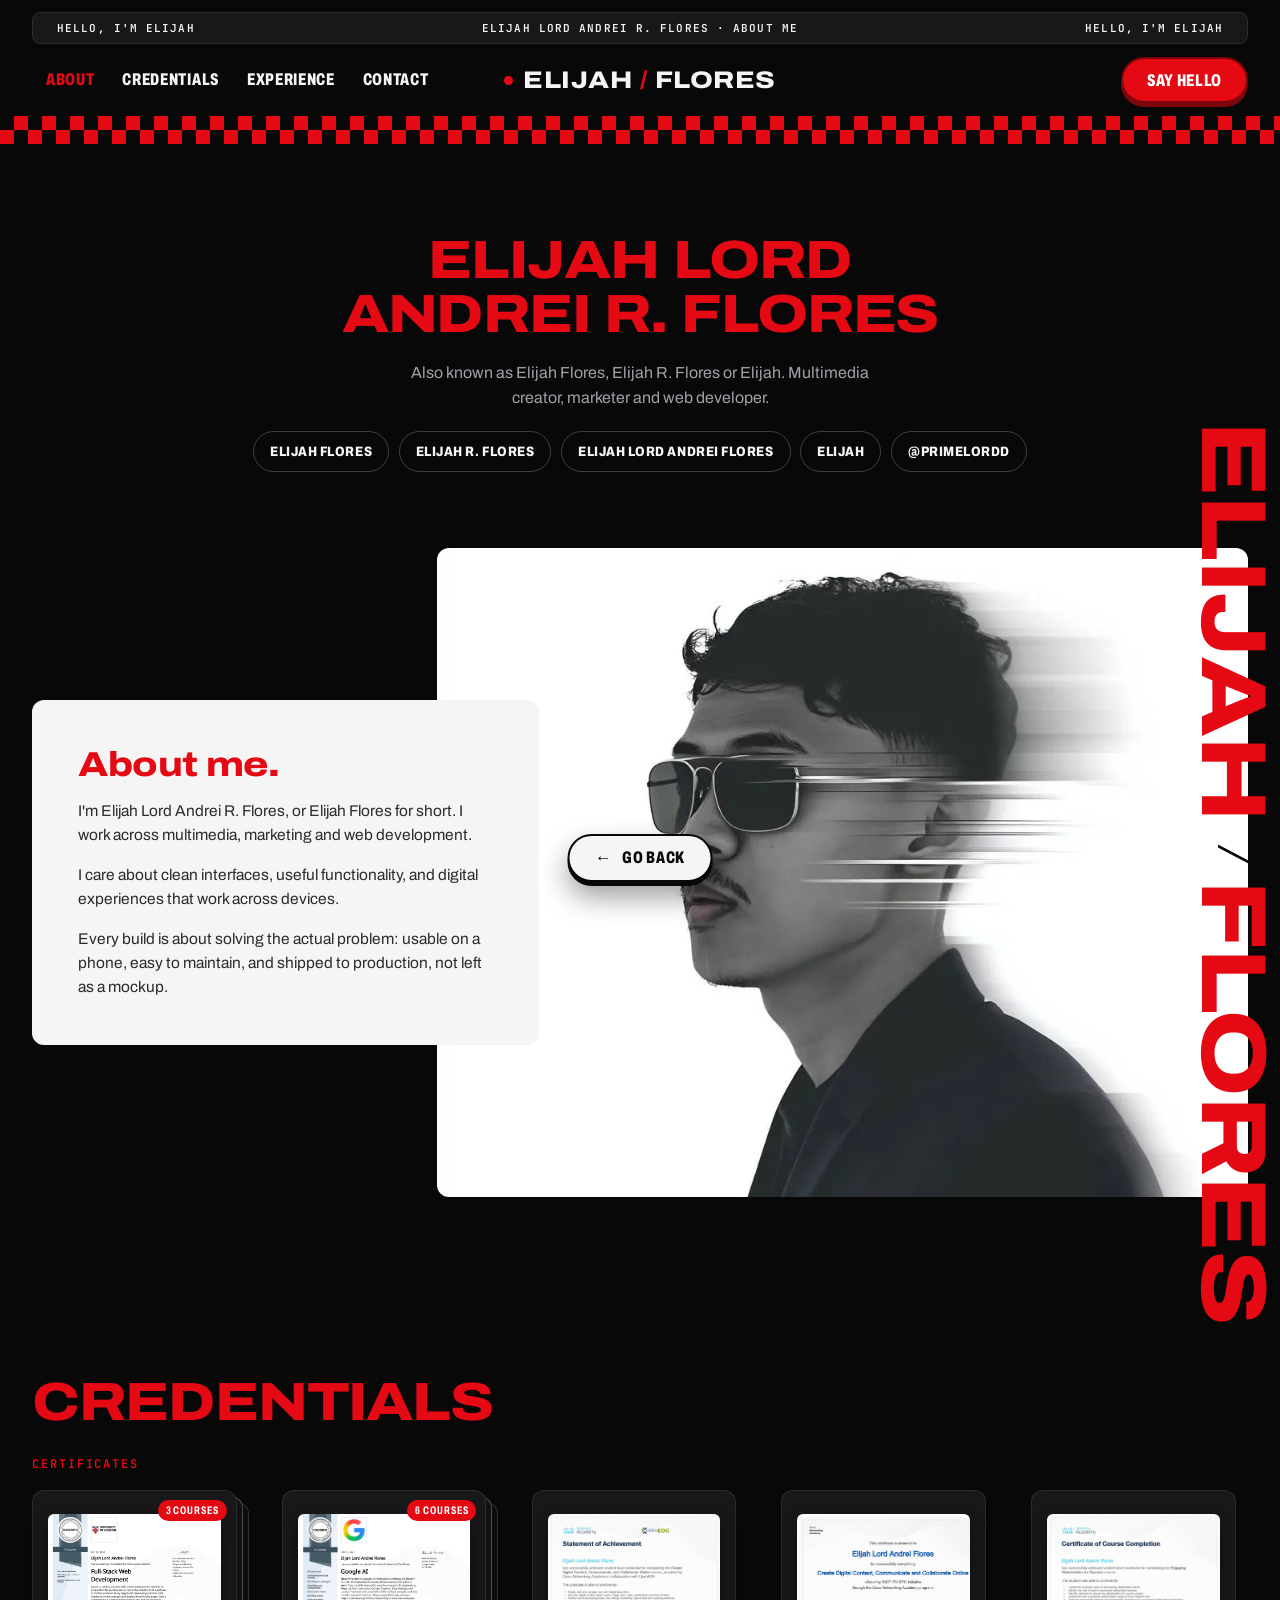
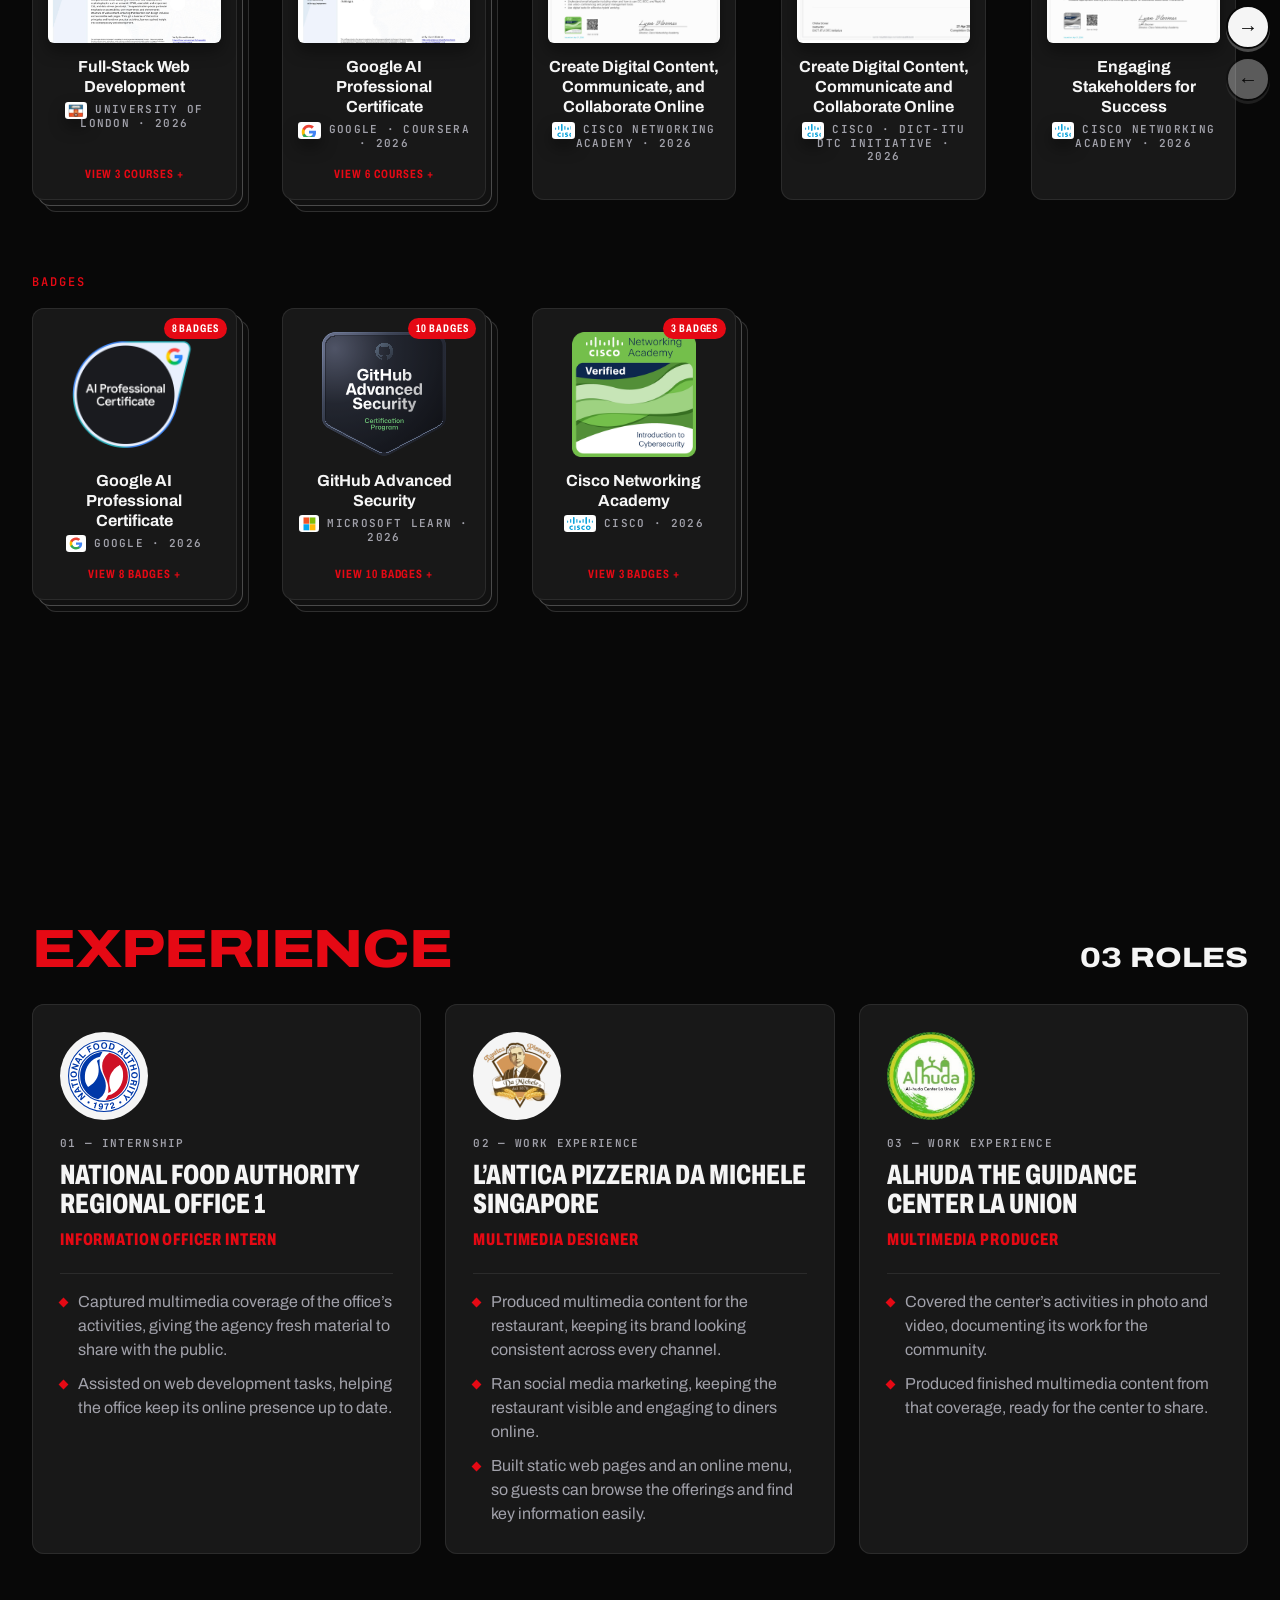
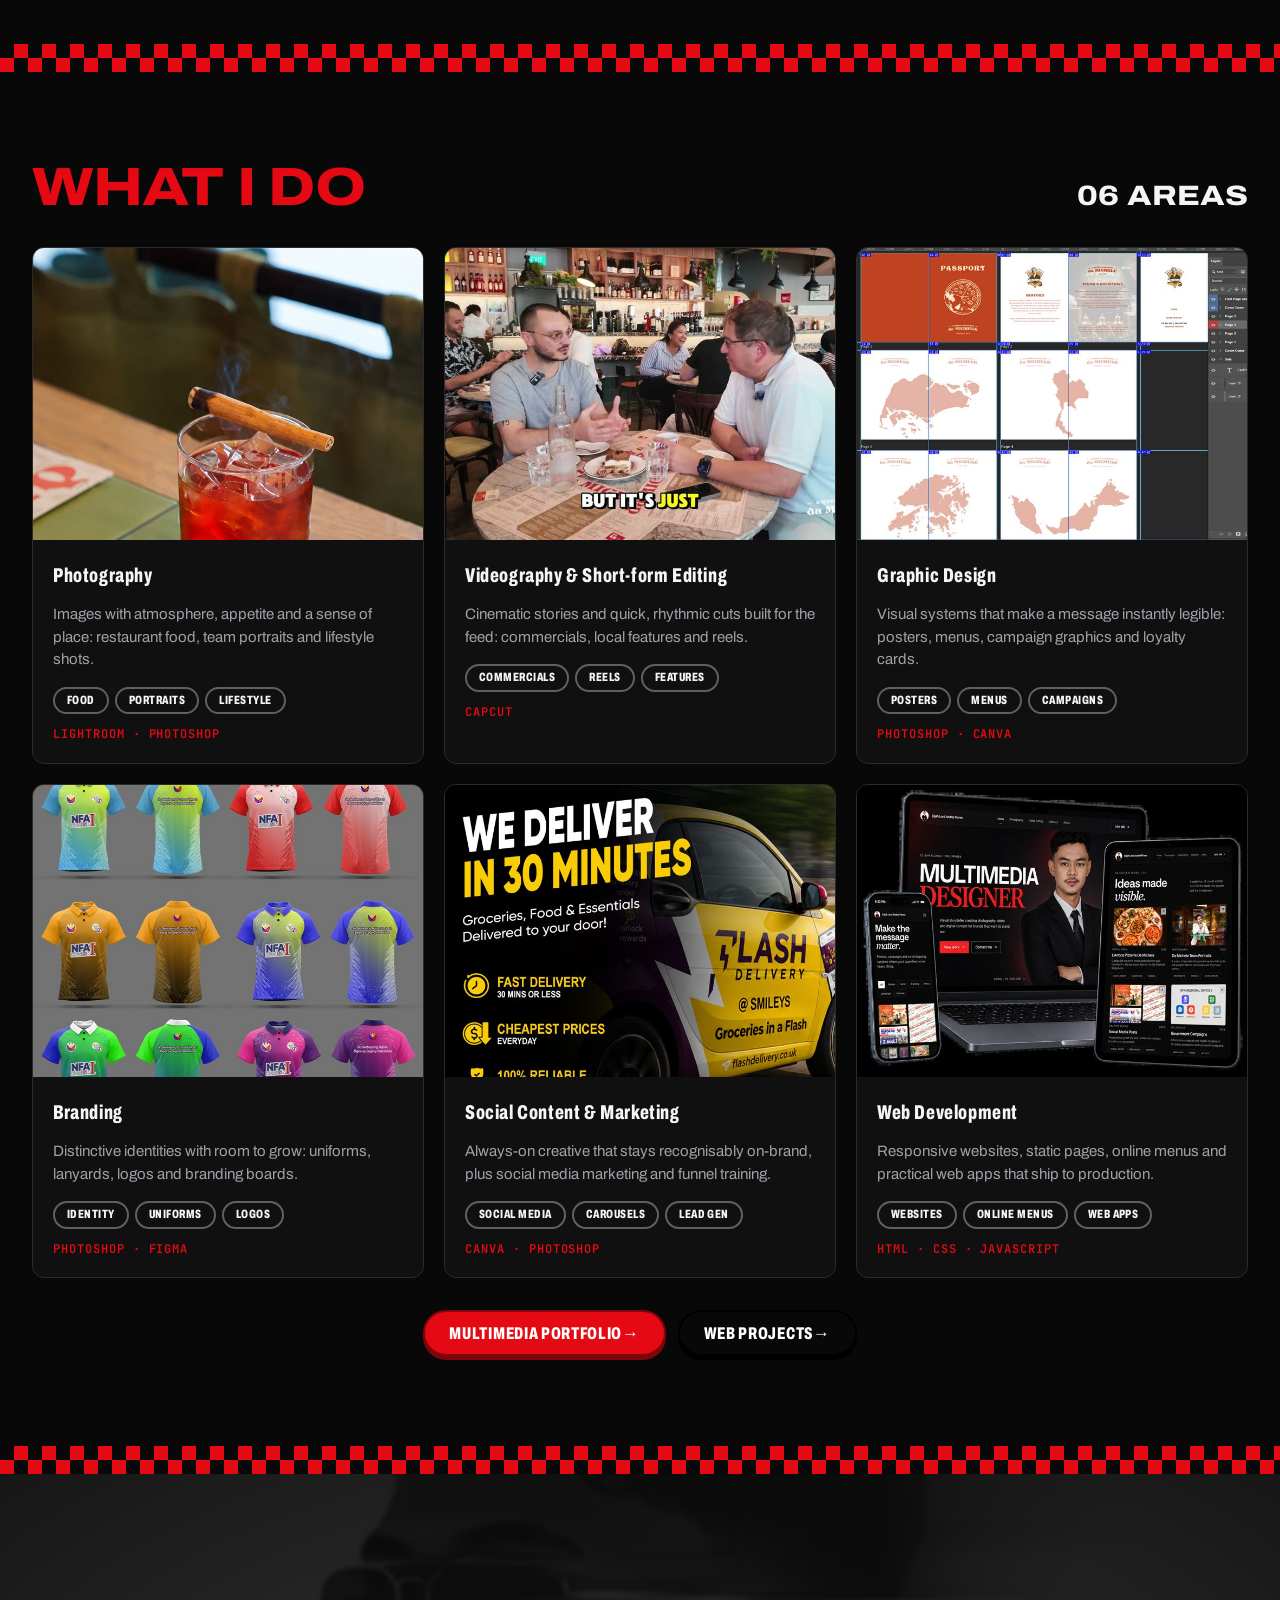
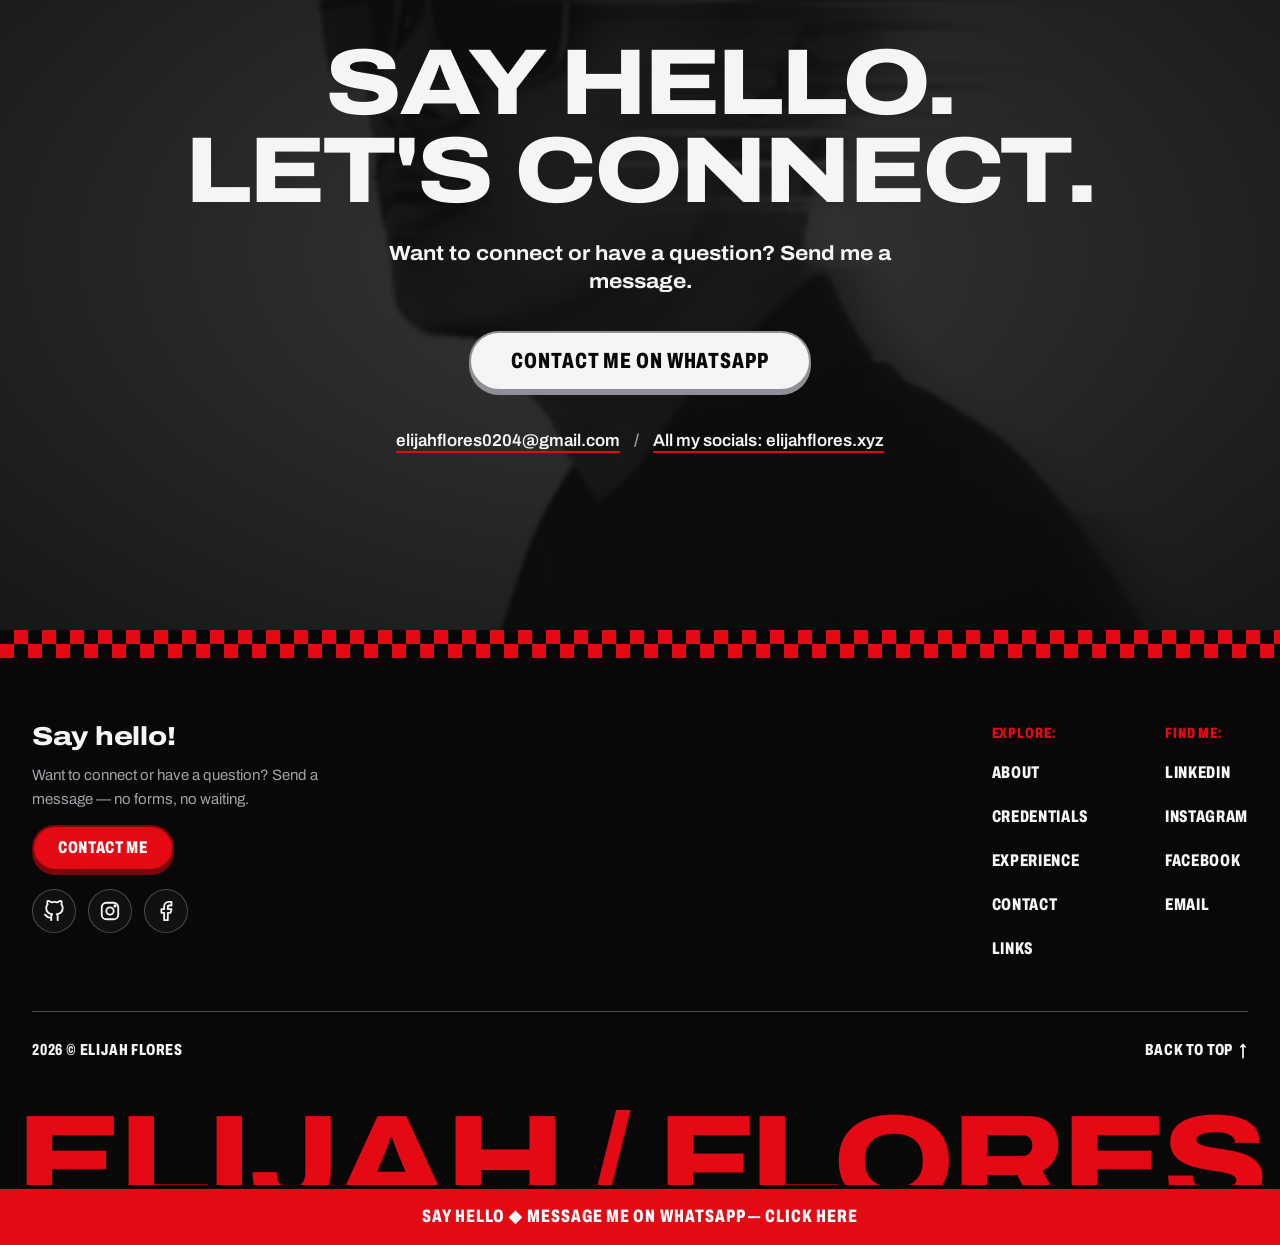
==== commit dc4a20e2: "About: remove How I work, rebuild What I do with portfolio work samples Co-Authored-By: Claude Sonne" ====
--- a/about/index.html
+++ b/about/index.html
@@ -102,24 +102,6 @@
       </div>
     </section>
 
-    <section class="process" id="how" aria-labelledby="how-title">
-      <div class="container process__inner">
-        <div class="process__card reveal">
-          <p class="process__kicker">MY APPROACH</p>
-          <h2 class="process__title" id="how-title">FOUR RULES<br>I BUILD BY.</h2>
-          <ol class="steps" role="list">
-            <li><span class="steps__num">01</span><div><h3>SOLVE THE REAL PROBLEM</h3><p>Every piece of work starts from what it actually needs to do, then stays clean and useful.</p></div></li>
-            <li><span class="steps__num">02</span><div><h3>TEST ON A PHONE</h3><p>If it doesn’t work on a small screen, it isn’t done. I check across devices.</p></div></li>
-            <li><span class="steps__num">03</span><div><h3>SHIP IT LIVE</h3><p>Finished and online, not left as a mockup in a folder.</p></div></li>
-            <li><span class="steps__num">04</span><div><h3>OWN EVERY LINE</h3><p>AI tools speed up my prototypes. I still read, test and take ownership of the result.</p></div></li>
-          </ol>
-          <a class="btn btn--red" href="https://wa.me/639694589629" target="_blank" rel="noopener noreferrer" data-whatsapp>SAY HELLO<span class="visually-hidden"> on WhatsApp (opens in a new tab)</span></a>
-        </div>
-      </div>
-    </section>
-
-    <div class="checker" aria-hidden="true"></div>
-
     <section class="creds" id="credentials" aria-labelledby="creds-title">
       <div class="container">
         <header class="work__head">
@@ -735,25 +717,67 @@
       <div class="container">
         <header class="work__head">
           <h2 class="display display--red" id="what-title">WHAT I DO</h2>
-          <p class="work__count" aria-hidden="true">04 AREAS</p>
+          <p class="work__count" aria-hidden="true">06 AREAS</p>
         </header>
-        <div class="specs reveal">
-          <div class="specs__col">
-            <h3>Multimedia</h3>
-            <ul role="list"><li>Photo &amp; video coverage</li><li>Finished multimedia content</li><li>Consistent brand visuals</li></ul>
-          </div>
-          <div class="specs__col">
-            <h3>Marketing</h3>
-            <ul role="list"><li>Social media marketing</li><li>Marketing funnel training</li><li>Content for an audience</li></ul>
-          </div>
-          <div class="specs__col">
-            <h3>Web development</h3>
-            <ul role="list"><li>Responsive websites</li><li>Static pages &amp; online menus</li><li>Practical web applications</li></ul>
-          </div>
-          <div class="specs__col">
-            <h3>Learning</h3>
-            <ul role="list"><li>Full-stack development</li><li>Generative AI</li><li>Cybersecurity &amp; IT basics</li></ul>
-          </div>
+        <ul class="svcs reveal" role="list">
+          <li class="svc">
+            <img class="svc__img" src="../web-development/assets/images/services/photography.jpg" alt="" width="720" height="540" loading="lazy" decoding="async">
+            <div class="svc__body">
+              <h3>Photography</h3>
+              <p>Images with atmosphere, appetite and a sense of place: restaurant food, team portraits and lifestyle shots.</p>
+              <ul class="tags" role="list"><li>Food</li><li>Portraits</li><li>Lifestyle</li></ul>
+              <p class="svc__tools">Lightroom · Photoshop</p>
+            </div>
+          </li>
+          <li class="svc">
+            <img class="svc__img" src="../web-development/assets/images/services/videography.jpg" alt="" width="720" height="540" loading="lazy" decoding="async">
+            <div class="svc__body">
+              <h3>Videography &amp; Short-form Editing</h3>
+              <p>Cinematic stories and quick, rhythmic cuts built for the feed: commercials, local features and reels.</p>
+              <ul class="tags" role="list"><li>Commercials</li><li>Reels</li><li>Features</li></ul>
+              <p class="svc__tools">CapCut</p>
+            </div>
+          </li>
+          <li class="svc">
+            <img class="svc__img" src="../web-development/assets/images/services/graphic-design.jpg" alt="" width="720" height="540" loading="lazy" decoding="async">
+            <div class="svc__body">
+              <h3>Graphic Design</h3>
+              <p>Visual systems that make a message instantly legible: posters, menus, campaign graphics and loyalty cards.</p>
+              <ul class="tags" role="list"><li>Posters</li><li>Menus</li><li>Campaigns</li></ul>
+              <p class="svc__tools">Photoshop · Canva</p>
+            </div>
+          </li>
+          <li class="svc">
+            <img class="svc__img" src="../web-development/assets/images/services/branding.jpg" alt="" width="720" height="540" loading="lazy" decoding="async">
+            <div class="svc__body">
+              <h3>Branding</h3>
+              <p>Distinctive identities with room to grow: uniforms, lanyards, logos and branding boards.</p>
+              <ul class="tags" role="list"><li>Identity</li><li>Uniforms</li><li>Logos</li></ul>
+              <p class="svc__tools">Photoshop · Figma</p>
+            </div>
+          </li>
+          <li class="svc">
+            <img class="svc__img" src="../web-development/assets/images/services/social.jpg" alt="" width="720" height="540" loading="lazy" decoding="async">
+            <div class="svc__body">
+              <h3>Social Content &amp; Marketing</h3>
+              <p>Always-on creative that stays recognisably on-brand, plus social media marketing and funnel training.</p>
+              <ul class="tags" role="list"><li>Social media</li><li>Carousels</li><li>Lead gen</li></ul>
+              <p class="svc__tools">Canva · Photoshop</p>
+            </div>
+          </li>
+          <li class="svc">
+            <img class="svc__img" src="../web-development/assets/images/services/web-development.jpg" alt="" width="720" height="540" loading="lazy" decoding="async">
+            <div class="svc__body">
+              <h3>Web Development</h3>
+              <p>Responsive websites, static pages, online menus and practical web apps that ship to production.</p>
+              <ul class="tags" role="list"><li>Websites</li><li>Online menus</li><li>Web apps</li></ul>
+              <p class="svc__tools">HTML · CSS · JavaScript</p>
+            </div>
+          </li>
+        </ul>
+        <div class="svcs__actions">
+          <a class="btn btn--red" href="https://elijahportfolio.xyz" target="_blank" rel="noopener noreferrer">MULTIMEDIA PORTFOLIO<span class="visually-hidden"> (opens in a new tab)</span> <span aria-hidden="true">→</span></a>
+          <a class="btn btn--dark" href="../web-development/projects.html">WEB PROJECTS <span aria-hidden="true">→</span></a>
         </div>
       </div>
     </section>
@@ -801,7 +825,6 @@
       <nav class="footer__col" aria-label="Footer">
         <h3>EXPLORE:</h3>
         <a href="#about">About</a>
-        <a href="#how">How I work</a>
         <a href="#credentials">Credentials</a>
         <a href="#experience">Experience</a>
         <a href="#contact">Contact</a>
--- a/about/about.css
+++ b/about/about.css
@@ -31,3 +31,17 @@
 @media (min-width: 900px) {
   .process__card .steps { grid-template-columns: repeat(4, minmax(0, 1fr)); gap: 1.5rem; }
 }
+
+/* What I do: service cards with a work sample each. */
+.svcs { display: grid; grid-template-columns: repeat(3, minmax(0, 1fr)); gap: 1.25rem; margin-top: 2rem; }
+.svc { display: flex; flex-direction: column; overflow: hidden; border: 1px solid var(--line); border-radius: var(--radius); background: rgba(255, 255, 255, 0.03); }
+.svc__img { width: 100%; aspect-ratio: 4 / 3; object-fit: cover; }
+.svc__body { display: grid; gap: 0.75rem; align-content: start; padding: 1.25rem; }
+.svc h3 { font-size: 1.25rem; font-weight: 800; font-stretch: var(--narrow); letter-spacing: 0.03em; }
+.svc p { color: var(--muted); font-size: 0.9375rem; line-height: 1.5; }
+.svc .tags { display: flex; flex-wrap: wrap; gap: 0.375rem; }
+.svc .svc__tools { font: 600 0.75rem/1.4 var(--font-mono); letter-spacing: 0.08em; text-transform: uppercase; color: var(--red); }
+.svcs__actions { display: flex; flex-wrap: wrap; gap: 0.75rem; justify-content: center; margin-top: 2rem; }
+@media (max-width: 899.98px) { .svcs { grid-template-columns: repeat(2, minmax(0, 1fr)); } }
+@media (max-width: 559.98px) { .svcs { grid-template-columns: 1fr; } }
+.svc .tags li { color: var(--text); border-color: rgba(245, 245, 245, 0.35); font-size: 0.75rem; }
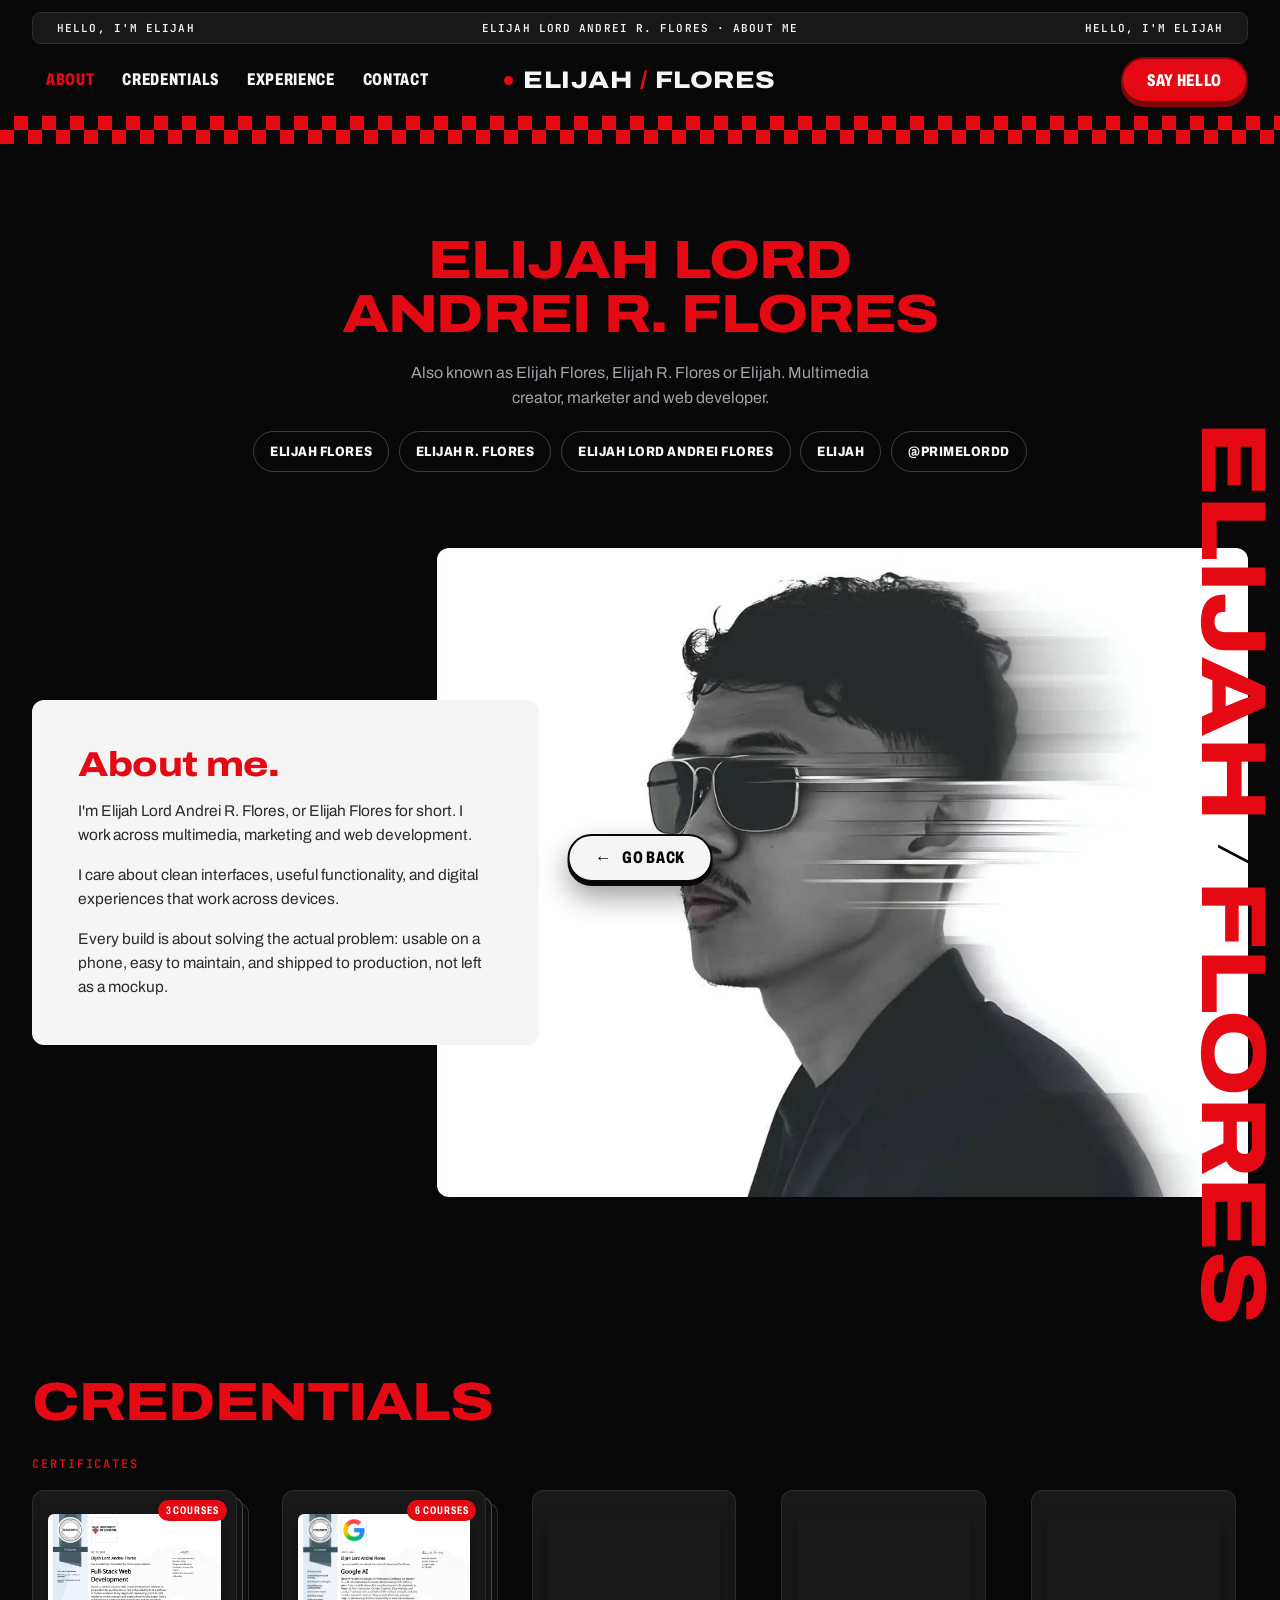
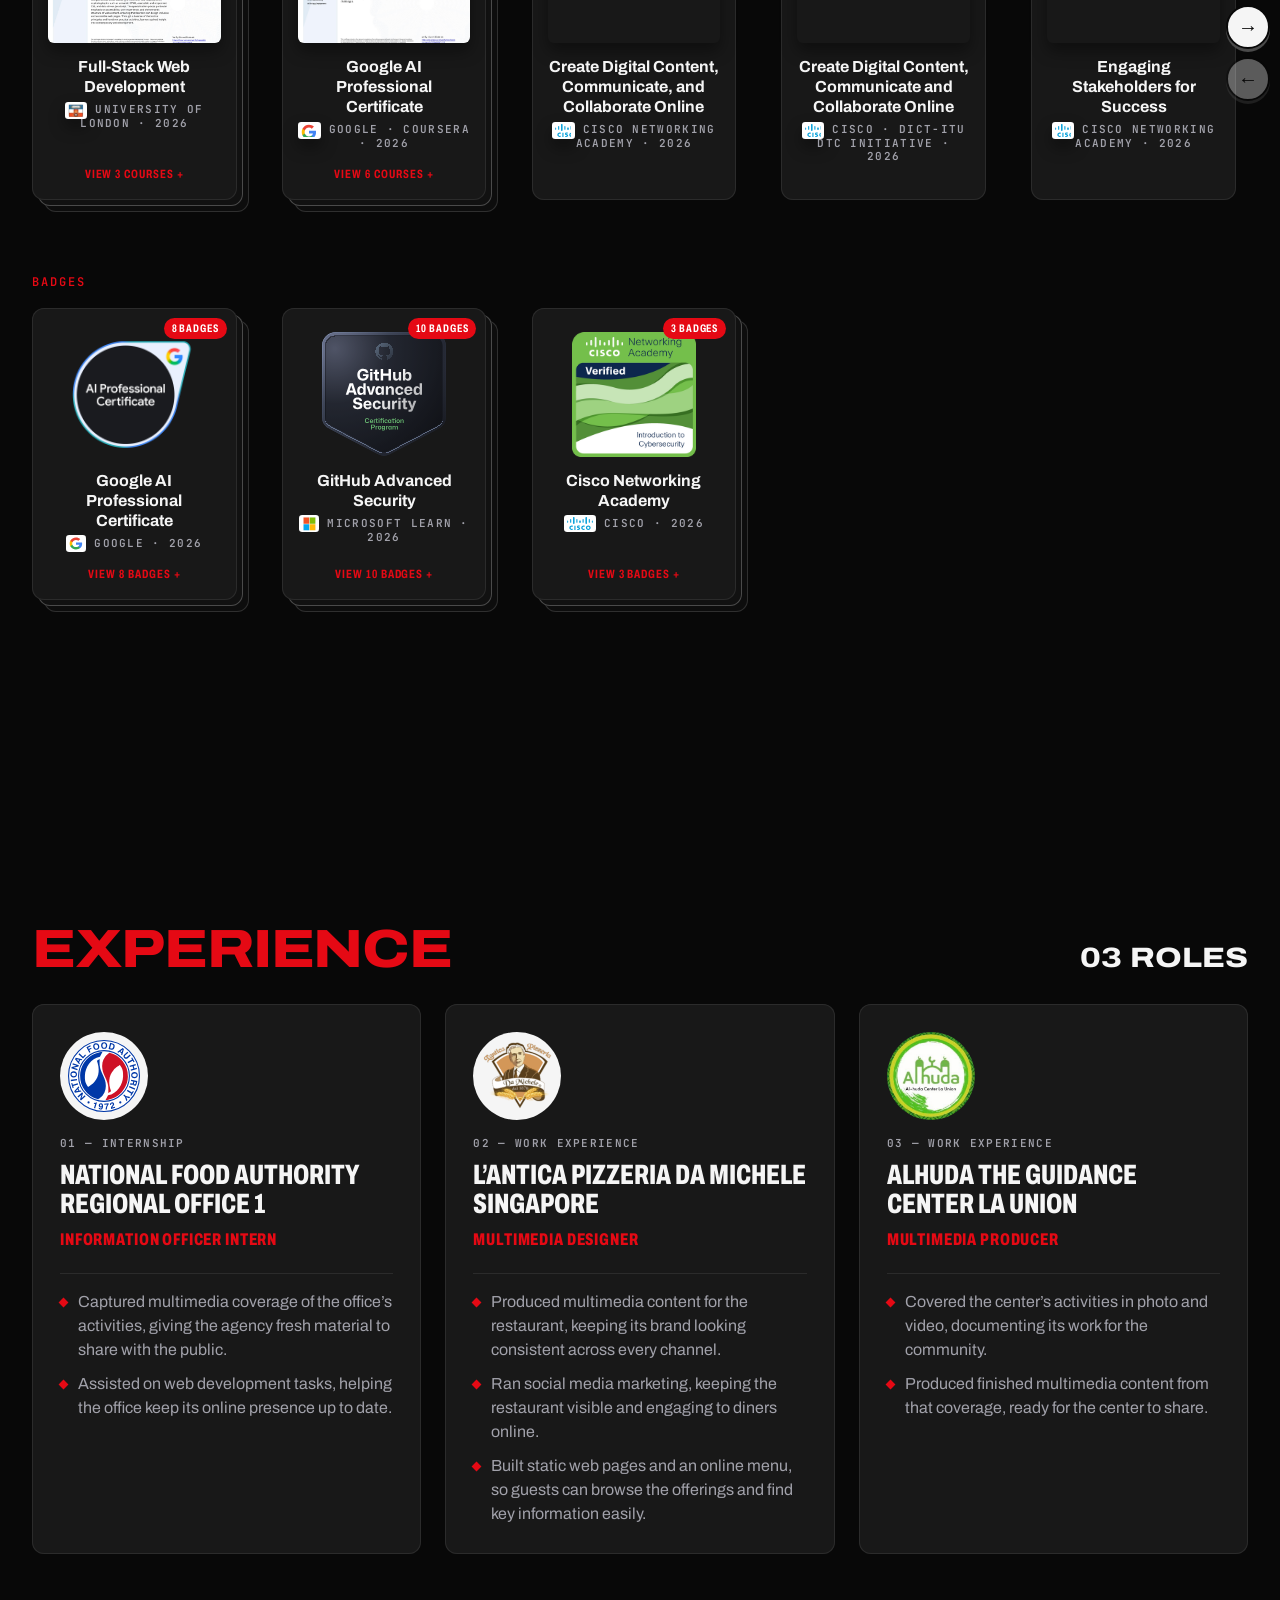
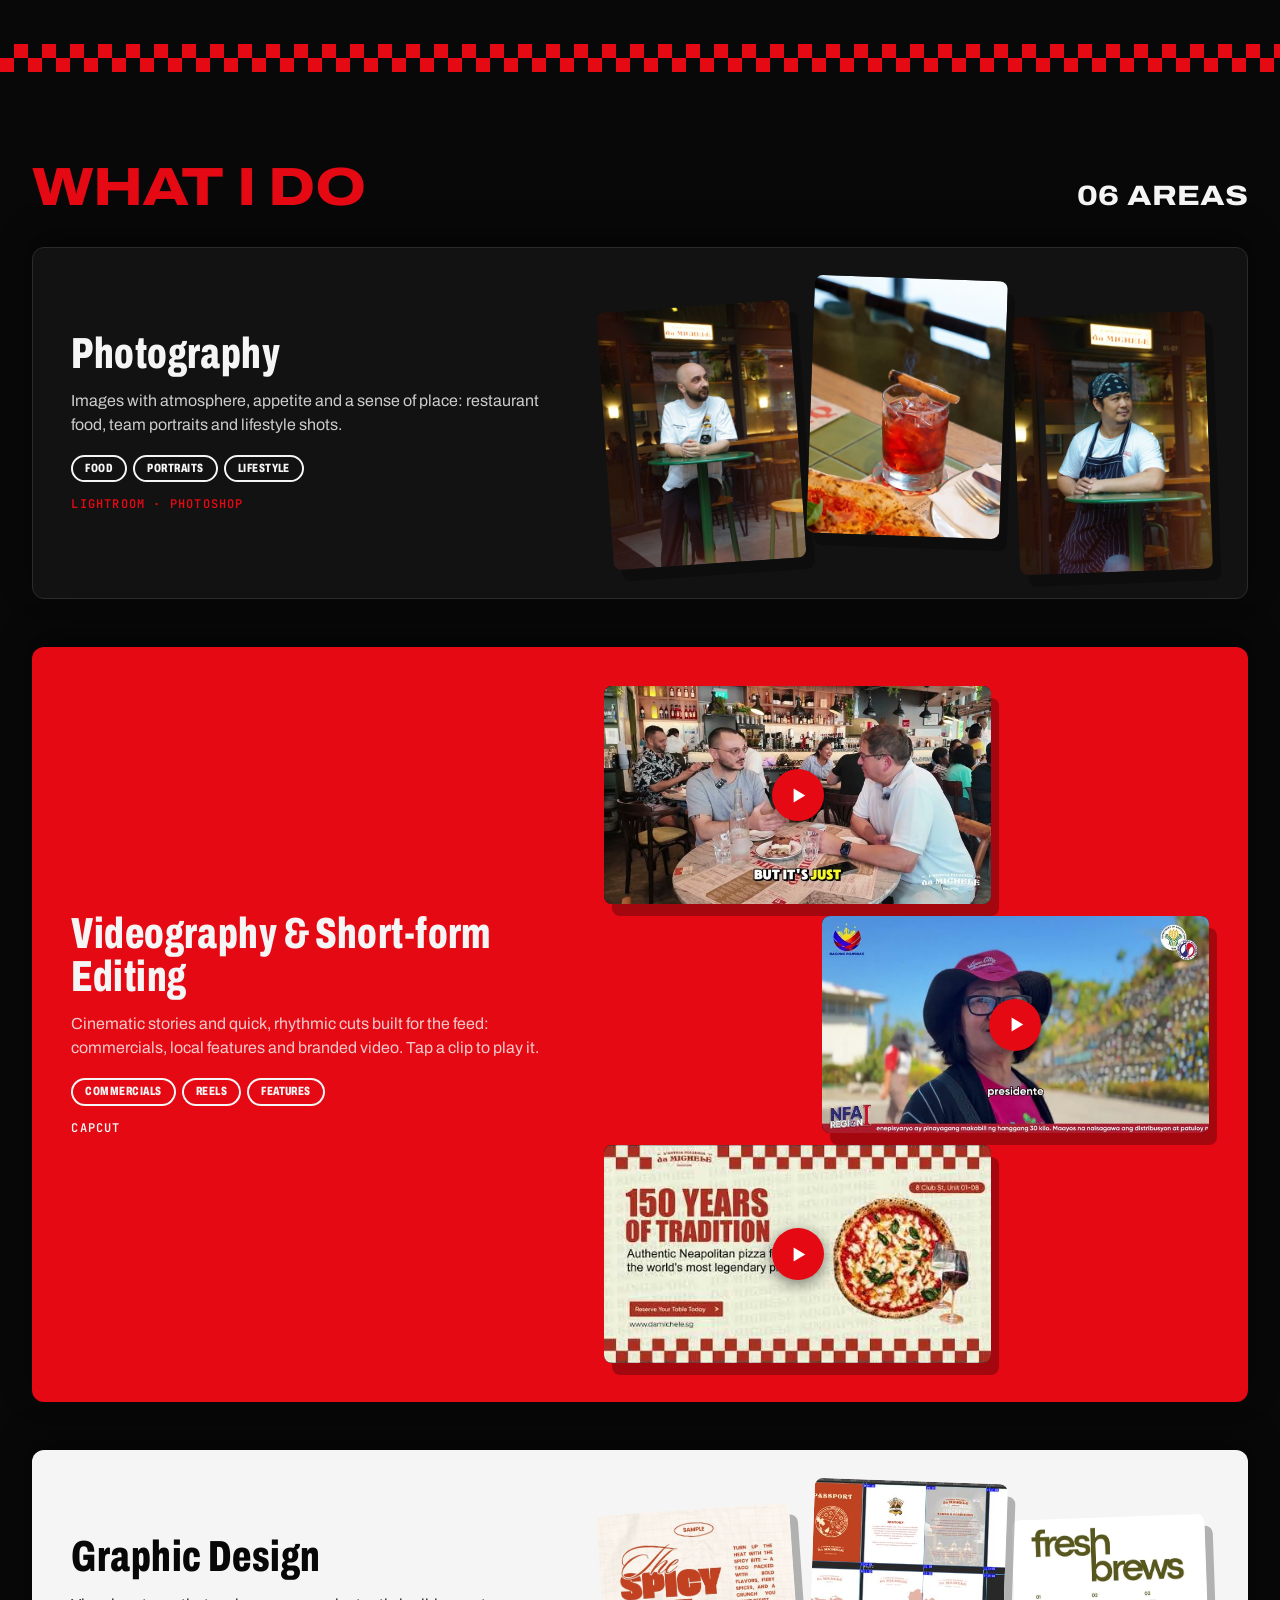
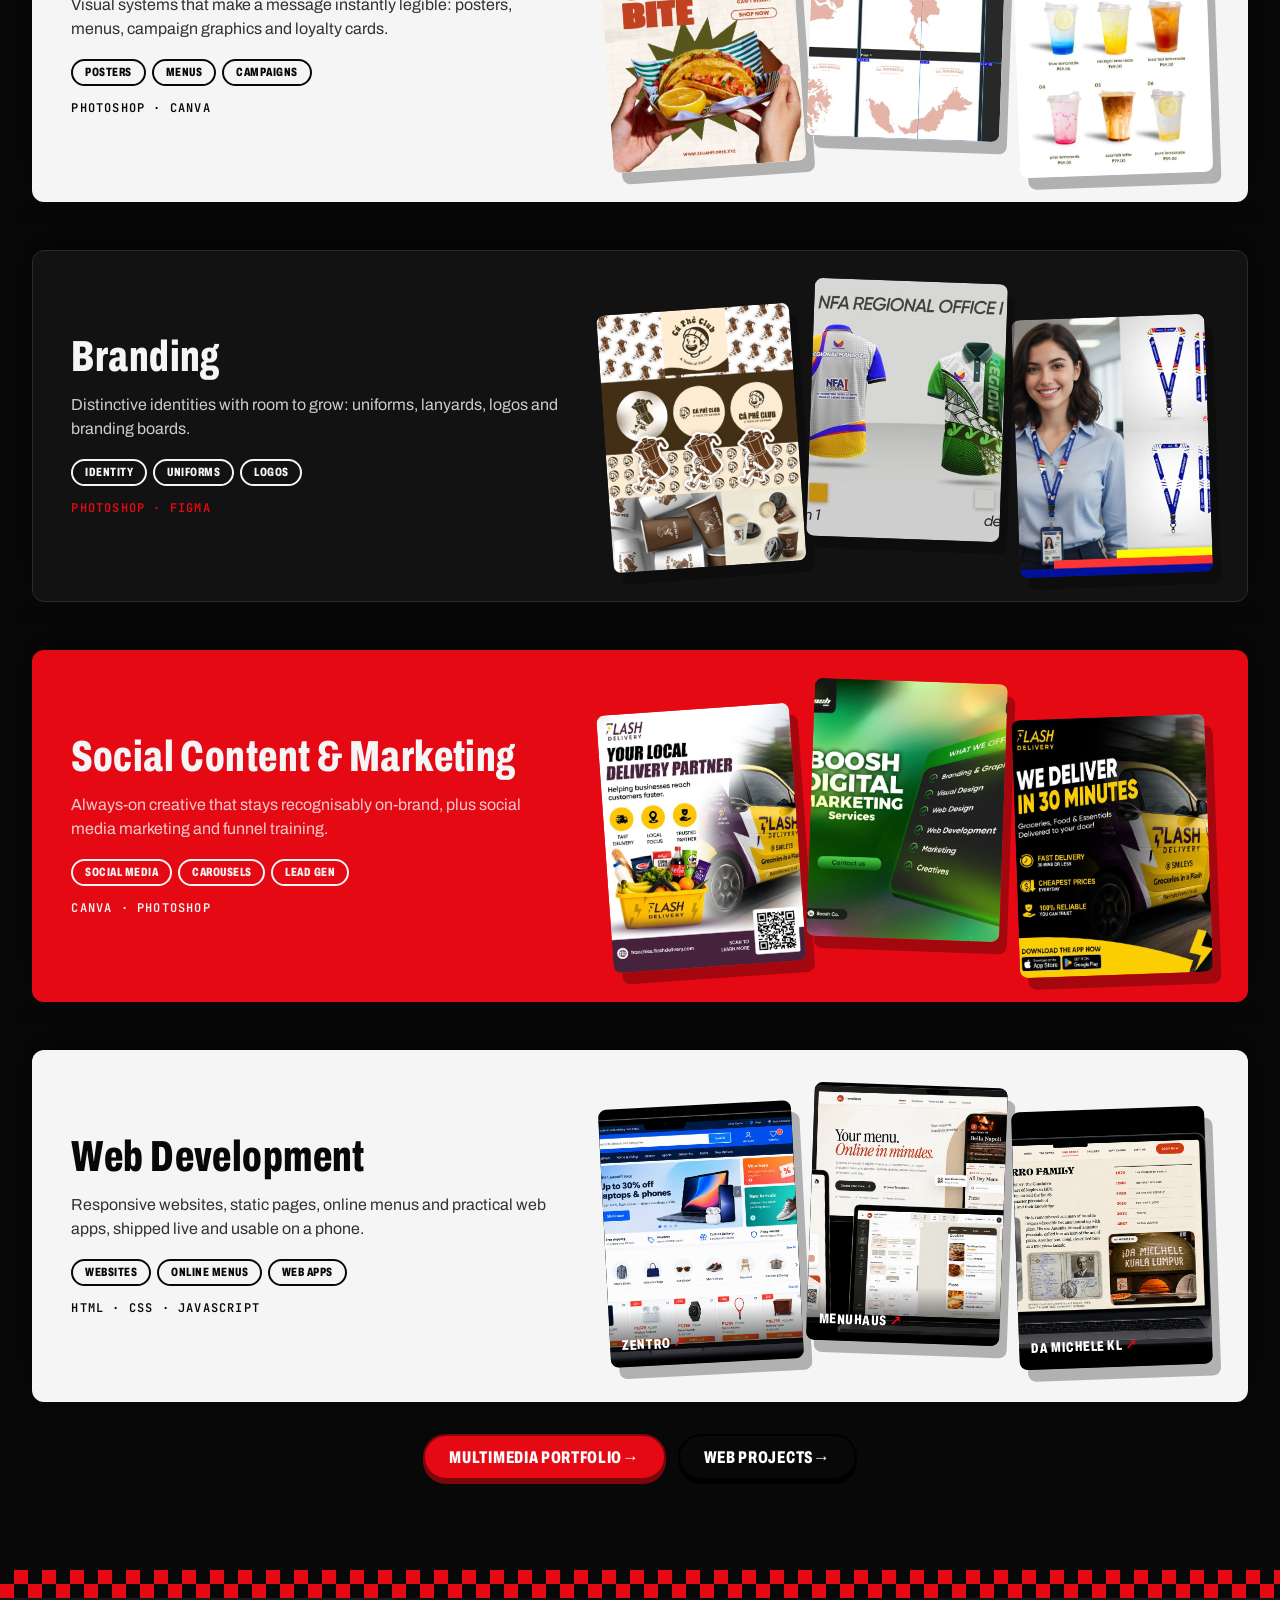
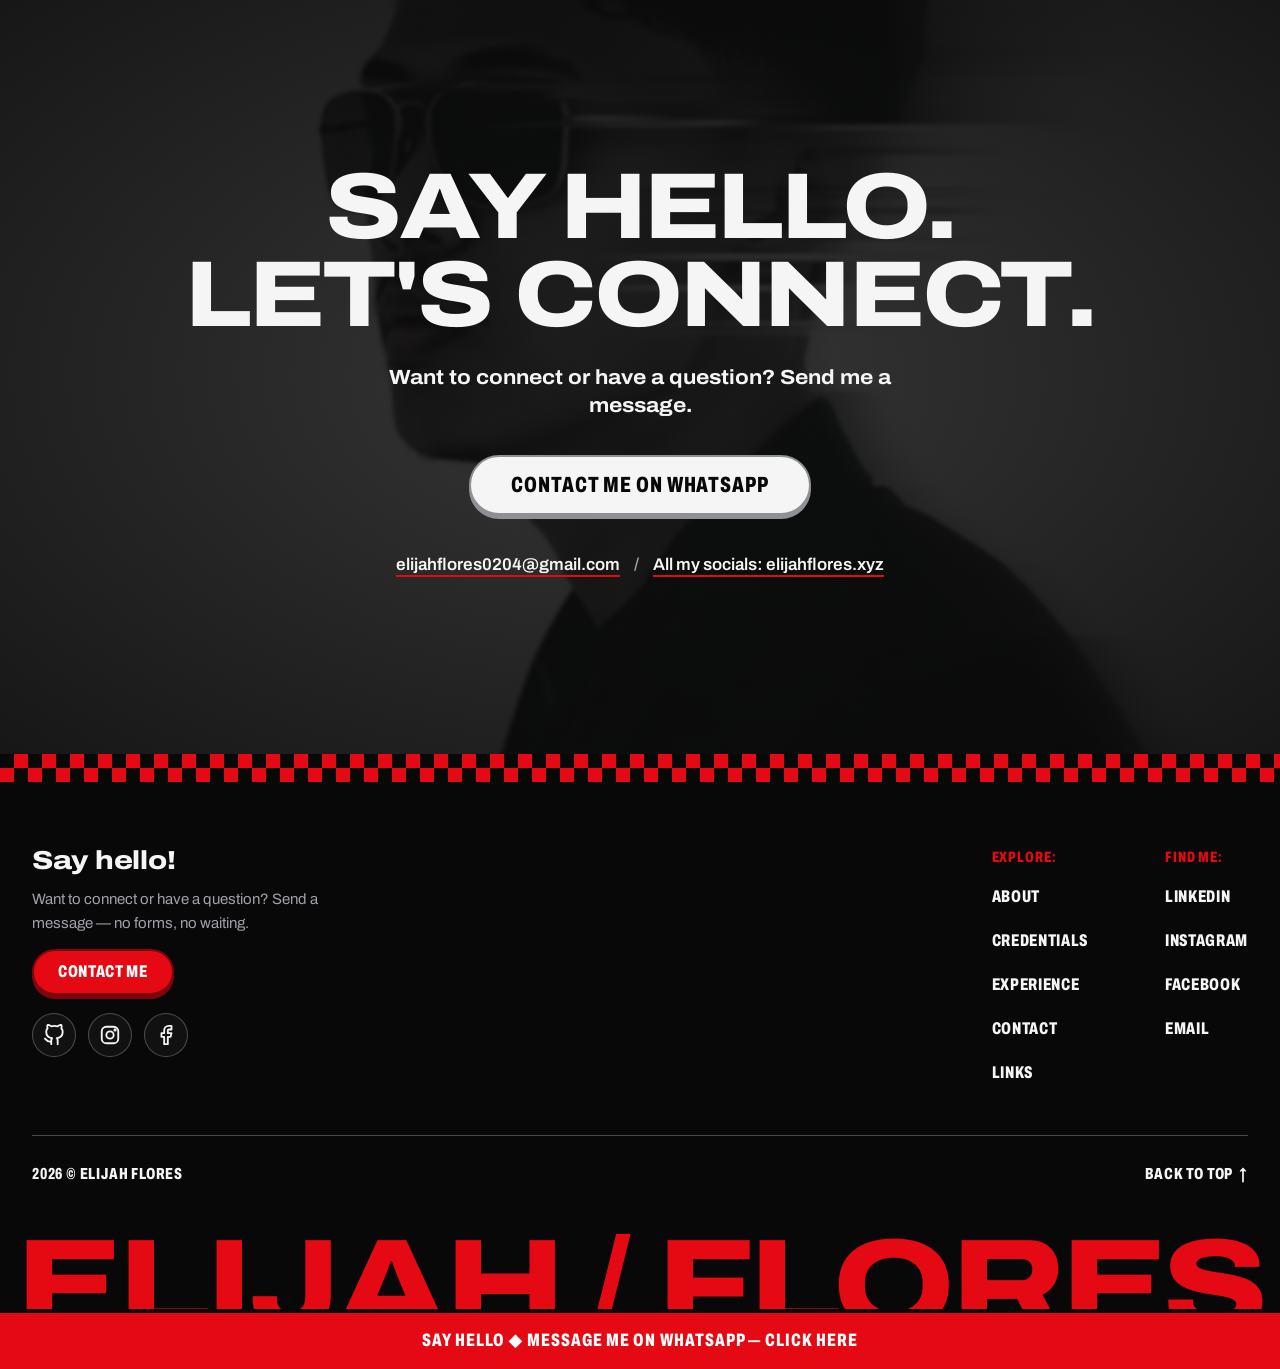
==== commit 62a9965e: "About: stacked What I do panels with work collages, video clips and web projects Co-Authored-By: Cla" ====
--- a/about/index.html
+++ b/about/index.html
@@ -719,59 +719,77 @@
           <h2 class="display display--red" id="what-title">WHAT I DO</h2>
           <p class="work__count" aria-hidden="true">06 AREAS</p>
         </header>
-        <ul class="svcs reveal" role="list">
-          <li class="svc">
-            <img class="svc__img" src="../web-development/assets/images/services/photography.jpg" alt="" width="720" height="540" loading="lazy" decoding="async">
-            <div class="svc__body">
+        <ul class="stack" role="list">
+          <li class="panel">
+            <div class="panel__text">
+              <span class="panel__num" aria-hidden="true">01</span>
               <h3>Photography</h3>
               <p>Images with atmosphere, appetite and a sense of place: restaurant food, team portraits and lifestyle shots.</p>
               <ul class="tags" role="list"><li>Food</li><li>Portraits</li><li>Lifestyle</li></ul>
-              <p class="svc__tools">Lightroom · Photoshop</p>
+              <p class="panel__tools">Lightroom · Photoshop</p>
+            </div>
+            <div class="panel__media panel__media--stack">
+              <img src="../web-development/assets/images/services/ph1.jpg" alt="" loading="lazy" decoding="async"><img src="../web-development/assets/images/services/ph3.jpg" alt="" loading="lazy" decoding="async"><img src="../web-development/assets/images/services/ph2.jpg" alt="" loading="lazy" decoding="async">
             </div>
           </li>
-          <li class="svc">
-            <img class="svc__img" src="../web-development/assets/images/services/videography.jpg" alt="" width="720" height="540" loading="lazy" decoding="async">
-            <div class="svc__body">
+          <li class="panel">
+            <div class="panel__text">
+              <span class="panel__num" aria-hidden="true">02</span>
               <h3>Videography &amp; Short-form Editing</h3>
-              <p>Cinematic stories and quick, rhythmic cuts built for the feed: commercials, local features and reels.</p>
+              <p>Cinematic stories and quick, rhythmic cuts built for the feed: commercials, local features and branded video. Tap a clip to play it.</p>
               <ul class="tags" role="list"><li>Commercials</li><li>Reels</li><li>Features</li></ul>
-              <p class="svc__tools">CapCut</p>
+              <p class="panel__tools">CapCut</p>
+            </div>
+            <div class="panel__media panel__media--clips">
+              <button class="clip" type="button" data-yt="_10MDIib3GI" aria-label="Play video: Ryze 7"><img src="../web-development/assets/images/services/yt__10MDIib3GI.jpg" alt="" loading="lazy" decoding="async"><span class="clip__play" aria-hidden="true"></span></button><button class="clip" type="button" data-yt="A_dGdBf0D8Q" aria-label="Play video: P20 La Union"><img src="../web-development/assets/images/services/yt_A_dGdBf0D8Q.jpg" alt="" loading="lazy" decoding="async"><span class="clip__play" aria-hidden="true"></span></button><button class="clip" type="button" data-yt="er4WewaWYjk" aria-label="Play video: Hotel Advertisement"><img src="../web-development/assets/images/services/yt_er4WewaWYjk.jpg" alt="" loading="lazy" decoding="async"><span class="clip__play" aria-hidden="true"></span></button>
             </div>
           </li>
-          <li class="svc">
-            <img class="svc__img" src="../web-development/assets/images/services/graphic-design.jpg" alt="" width="720" height="540" loading="lazy" decoding="async">
-            <div class="svc__body">
+          <li class="panel">
+            <div class="panel__text">
+              <span class="panel__num" aria-hidden="true">03</span>
               <h3>Graphic Design</h3>
               <p>Visual systems that make a message instantly legible: posters, menus, campaign graphics and loyalty cards.</p>
               <ul class="tags" role="list"><li>Posters</li><li>Menus</li><li>Campaigns</li></ul>
-              <p class="svc__tools">Photoshop · Canva</p>
+              <p class="panel__tools">Photoshop · Canva</p>
+            </div>
+            <div class="panel__media panel__media--stack">
+              <img src="../web-development/assets/images/services/gd2.jpg" alt="" loading="lazy" decoding="async"><img src="../web-development/assets/images/services/gd1.jpg" alt="" loading="lazy" decoding="async"><img src="../web-development/assets/images/services/gd3.jpg" alt="" loading="lazy" decoding="async">
             </div>
           </li>
-          <li class="svc">
-            <img class="svc__img" src="../web-development/assets/images/services/branding.jpg" alt="" width="720" height="540" loading="lazy" decoding="async">
-            <div class="svc__body">
+          <li class="panel">
+            <div class="panel__text">
+              <span class="panel__num" aria-hidden="true">04</span>
               <h3>Branding</h3>
               <p>Distinctive identities with room to grow: uniforms, lanyards, logos and branding boards.</p>
               <ul class="tags" role="list"><li>Identity</li><li>Uniforms</li><li>Logos</li></ul>
-              <p class="svc__tools">Photoshop · Figma</p>
+              <p class="panel__tools">Photoshop · Figma</p>
+            </div>
+            <div class="panel__media panel__media--stack">
+              <img src="../web-development/assets/images/services/br1.jpg" alt="" loading="lazy" decoding="async"><img src="../web-development/assets/images/services/br2.jpg" alt="" loading="lazy" decoding="async"><img src="../web-development/assets/images/services/br3.jpg" alt="" loading="lazy" decoding="async">
             </div>
           </li>
-          <li class="svc">
-            <img class="svc__img" src="../web-development/assets/images/services/social.jpg" alt="" width="720" height="540" loading="lazy" decoding="async">
-            <div class="svc__body">
+          <li class="panel">
+            <div class="panel__text">
+              <span class="panel__num" aria-hidden="true">05</span>
               <h3>Social Content &amp; Marketing</h3>
               <p>Always-on creative that stays recognisably on-brand, plus social media marketing and funnel training.</p>
               <ul class="tags" role="list"><li>Social media</li><li>Carousels</li><li>Lead gen</li></ul>
-              <p class="svc__tools">Canva · Photoshop</p>
+              <p class="panel__tools">Canva · Photoshop</p>
+            </div>
+            <div class="panel__media panel__media--stack">
+              <img src="../web-development/assets/images/services/so1.jpg" alt="" loading="lazy" decoding="async"><img src="../web-development/assets/images/services/so3.jpg" alt="" loading="lazy" decoding="async"><img src="../web-development/assets/images/services/so2.jpg" alt="" loading="lazy" decoding="async">
             </div>
           </li>
-          <li class="svc">
-            <img class="svc__img" src="../web-development/assets/images/services/web-development.jpg" alt="" width="720" height="540" loading="lazy" decoding="async">
-            <div class="svc__body">
+          <li class="panel">
+            <div class="panel__text">
+              <span class="panel__num" aria-hidden="true">06</span>
               <h3>Web Development</h3>
-              <p>Responsive websites, static pages, online menus and practical web apps that ship to production.</p>
+              <p>Responsive websites, static pages, online menus and practical web apps, shipped live and usable on a phone.</p>
               <ul class="tags" role="list"><li>Websites</li><li>Online menus</li><li>Web apps</li></ul>
-              <p class="svc__tools">HTML · CSS · JavaScript</p>
+              <p class="panel__tools">HTML · CSS · JavaScript</p>
+            </div>
+            <div class="panel__media panel__media--sites">
+              <a class="site" href="https://zentro-chs.pages.dev" target="_blank" rel="noopener noreferrer"><img src="../web-development/assets/images/project-zentro.webp" alt="" loading="lazy" decoding="async"><span>Zentro <i aria-hidden="true">↗</i><span class="visually-hidden"> (opens in a new tab)</span></span></a><a class="site" href="https://menuhaus.click" target="_blank" rel="noopener noreferrer"><img src="../web-development/assets/images/project-menuhaus.webp" alt="" loading="lazy" decoding="async"><span>MenuHaus <i aria-hidden="true">↗</i><span class="visually-hidden"> (opens in a new tab)</span></span></a><a class="site" href="https://damichele-kl.pages.dev/" target="_blank" rel="noopener noreferrer"><img src="../web-development/assets/images/project-damichele.webp" alt="" loading="lazy" decoding="async"><span>Da Michele KL <i aria-hidden="true">↗</i><span class="visually-hidden"> (opens in a new tab)</span></span></a>
             </div>
           </li>
         </ul>
--- a/about/about.css
+++ b/about/about.css
@@ -32,16 +32,67 @@
   .process__card .steps { grid-template-columns: repeat(4, minmax(0, 1fr)); gap: 1.5rem; }
 }
 
-/* What I do: service cards with a work sample each. */
-.svcs { display: grid; grid-template-columns: repeat(3, minmax(0, 1fr)); gap: 1.25rem; margin-top: 2rem; }
-.svc { display: flex; flex-direction: column; overflow: hidden; border: 1px solid var(--line); border-radius: var(--radius); background: rgba(255, 255, 255, 0.03); }
-.svc__img { width: 100%; aspect-ratio: 4 / 3; object-fit: cover; }
-.svc__body { display: grid; gap: 0.75rem; align-content: start; padding: 1.25rem; }
-.svc h3 { font-size: 1.25rem; font-weight: 800; font-stretch: var(--narrow); letter-spacing: 0.03em; }
-.svc p { color: var(--muted); font-size: 0.9375rem; line-height: 1.5; }
-.svc .tags { display: flex; flex-wrap: wrap; gap: 0.375rem; }
-.svc .svc__tools { font: 600 0.75rem/1.4 var(--font-mono); letter-spacing: 0.08em; text-transform: uppercase; color: var(--red); }
+/* What I do: stacked panels that pile up as you scroll, each with a collage of real work. */
+.stack { display: grid; gap: 1.25rem; margin-top: 2rem; padding: 0; list-style: none; }
+.panel {
+  --pad: clamp(1.25rem, 3vw, 2.5rem);
+  position: relative; overflow: hidden;
+  display: grid; grid-template-columns: minmax(0, 0.9fr) minmax(0, 1.1fr); align-items: center; gap: var(--pad);
+  padding: var(--pad); border-radius: var(--radius);
+  background: #121212; color: var(--text); border: 1px solid var(--line);
+  box-shadow: 0 -0.75rem 2rem rgba(0, 0, 0, 0.45);
+}
+.panel:nth-child(3n+2) { background: var(--red); border-color: transparent; }
+.panel:nth-child(3n) { background: var(--text); color: var(--ink); border-color: transparent; }
+.panel__num {
+  position: absolute; right: 0; top: -0.15em; z-index: 0;
+  font-size: clamp(7rem, 18vw, 15rem); font-weight: 800; font-stretch: var(--wide); line-height: 1;
+  color: transparent; -webkit-text-stroke: 2px currentColor; opacity: 0.14; pointer-events: none;
+}
+.panel__text { position: relative; z-index: 1; display: grid; gap: 0.875rem; align-content: center; }
+.panel h3 { font-size: clamp(1.75rem, 3.4vw, 2.75rem); font-weight: 800; font-stretch: var(--narrow); line-height: 0.98; letter-spacing: 0.01em; }
+.panel p { font-size: 1rem; line-height: 1.5; color: inherit; opacity: 0.82; max-width: 32rem; }
+.panel .tags { display: flex; flex-wrap: wrap; gap: 0.375rem; }
+.panel .tags li { color: inherit; border-color: currentColor; font-size: 0.75rem; }
+.panel p.panel__tools { font: 600 0.75rem/1.4 var(--font-mono); letter-spacing: 0.1em; text-transform: uppercase; opacity: 1; }
+.panel:nth-child(3n+1) .panel__tools { color: var(--red); }
+
+.panel__media { position: relative; z-index: 1; display: grid; grid-template-columns: repeat(3, minmax(0, 1fr)); gap: 0.75rem; align-items: center; }
+.panel__media img { width: 100%; height: 100%; object-fit: cover; border-radius: 0.5rem; box-shadow: 0.5rem 0.75rem 0 rgba(0, 0, 0, 0.28); transition: transform 0.35s ease; }
+.panel__media--stack > img { aspect-ratio: 3 / 4; }
+.panel__media--stack > img:nth-child(1) { transform: rotate(-4deg) translateY(0.75rem); }
+.panel__media--stack > img:nth-child(2) { transform: rotate(2deg) translateY(-1rem); z-index: 2; }
+.panel__media--stack > img:nth-child(3) { transform: rotate(-2deg) translateY(1.25rem); }
+.panel:hover .panel__media--stack > img { transform: none; }
+
+.panel__media--clips { grid-template-columns: 1fr; }
+.clip, .site { position: relative; display: block; overflow: hidden; border-radius: 0.5rem; background: #000; box-shadow: 0.5rem 0.75rem 0 rgba(0, 0, 0, 0.28); padding: 0; border: 0; cursor: pointer; }
+.clip { aspect-ratio: 16 / 9; width: 64%; }
+.clip:nth-child(2) { margin-left: auto; }
+.clip img, .site img { width: 100%; height: 100%; object-fit: cover; border-radius: 0; box-shadow: none; transition: transform 0.35s ease; }
+.clip:hover img, .site:hover img { transform: scale(1.04); }
+.clip iframe { position: absolute; inset: 0; width: 100%; height: 100%; border: 0; }
+.clip__play { position: absolute; inset: 0; display: grid; place-items: center; }
+.clip__play::before { content: ""; width: 3.25rem; height: 3.25rem; border-radius: 50%; background: var(--red) url("data:image/svg+xml,%3Csvg xmlns='http://www.w3.org/2000/svg' viewBox='0 0 24 24'%3E%3Cpath fill='%23fff' d='M9 6.5v11l9-5.5z'/%3E%3C/svg%3E") center / 60% no-repeat; box-shadow: 0 0.25rem 1rem rgba(0, 0, 0, 0.5); }
+
+.site { aspect-ratio: 3 / 4; }
+.site:nth-child(1) { transform: rotate(-3deg) translateY(0.5rem); }
+.site:nth-child(2) { transform: rotate(2deg) translateY(-0.75rem); }
+.site:nth-child(3) { transform: rotate(-2deg) translateY(0.75rem); }
+.panel:hover .site { transform: none; }
+.site > span { position: absolute; left: 0; right: 0; bottom: 0; padding: 1.5rem 0.75rem 0.625rem; background: linear-gradient(transparent, rgba(0, 0, 0, 0.85)); color: #fff; font-weight: 800; font-stretch: var(--narrow); letter-spacing: 0.04em; text-transform: uppercase; font-size: 0.875rem; }
+.site i { font-style: normal; color: var(--red); }
+
 .svcs__actions { display: flex; flex-wrap: wrap; gap: 0.75rem; justify-content: center; margin-top: 2rem; }
-@media (max-width: 899.98px) { .svcs { grid-template-columns: repeat(2, minmax(0, 1fr)); } }
-@media (max-width: 559.98px) { .svcs { grid-template-columns: 1fr; } }
-.svc .tags li { color: var(--text); border-color: rgba(245, 245, 245, 0.35); font-size: 0.75rem; }
+
+@media (min-width: 900px) {
+  .panel { position: sticky; min-height: 22rem; }
+  .panel:nth-child(1) { top: 7rem; } .panel:nth-child(2) { top: 8rem; } .panel:nth-child(3) { top: 9rem; }
+  .panel:nth-child(4) { top: 10rem; } .panel:nth-child(5) { top: 11rem; } .panel:nth-child(6) { top: 12rem; }
+  .stack { gap: 3rem; }
+}
+@media (max-width: 899.98px) {
+  .panel { grid-template-columns: 1fr; }
+  .panel__num { font-size: 6rem; }
+}
+@media (prefers-reduced-motion: reduce) { .panel__media img, .site { transition: none; } }
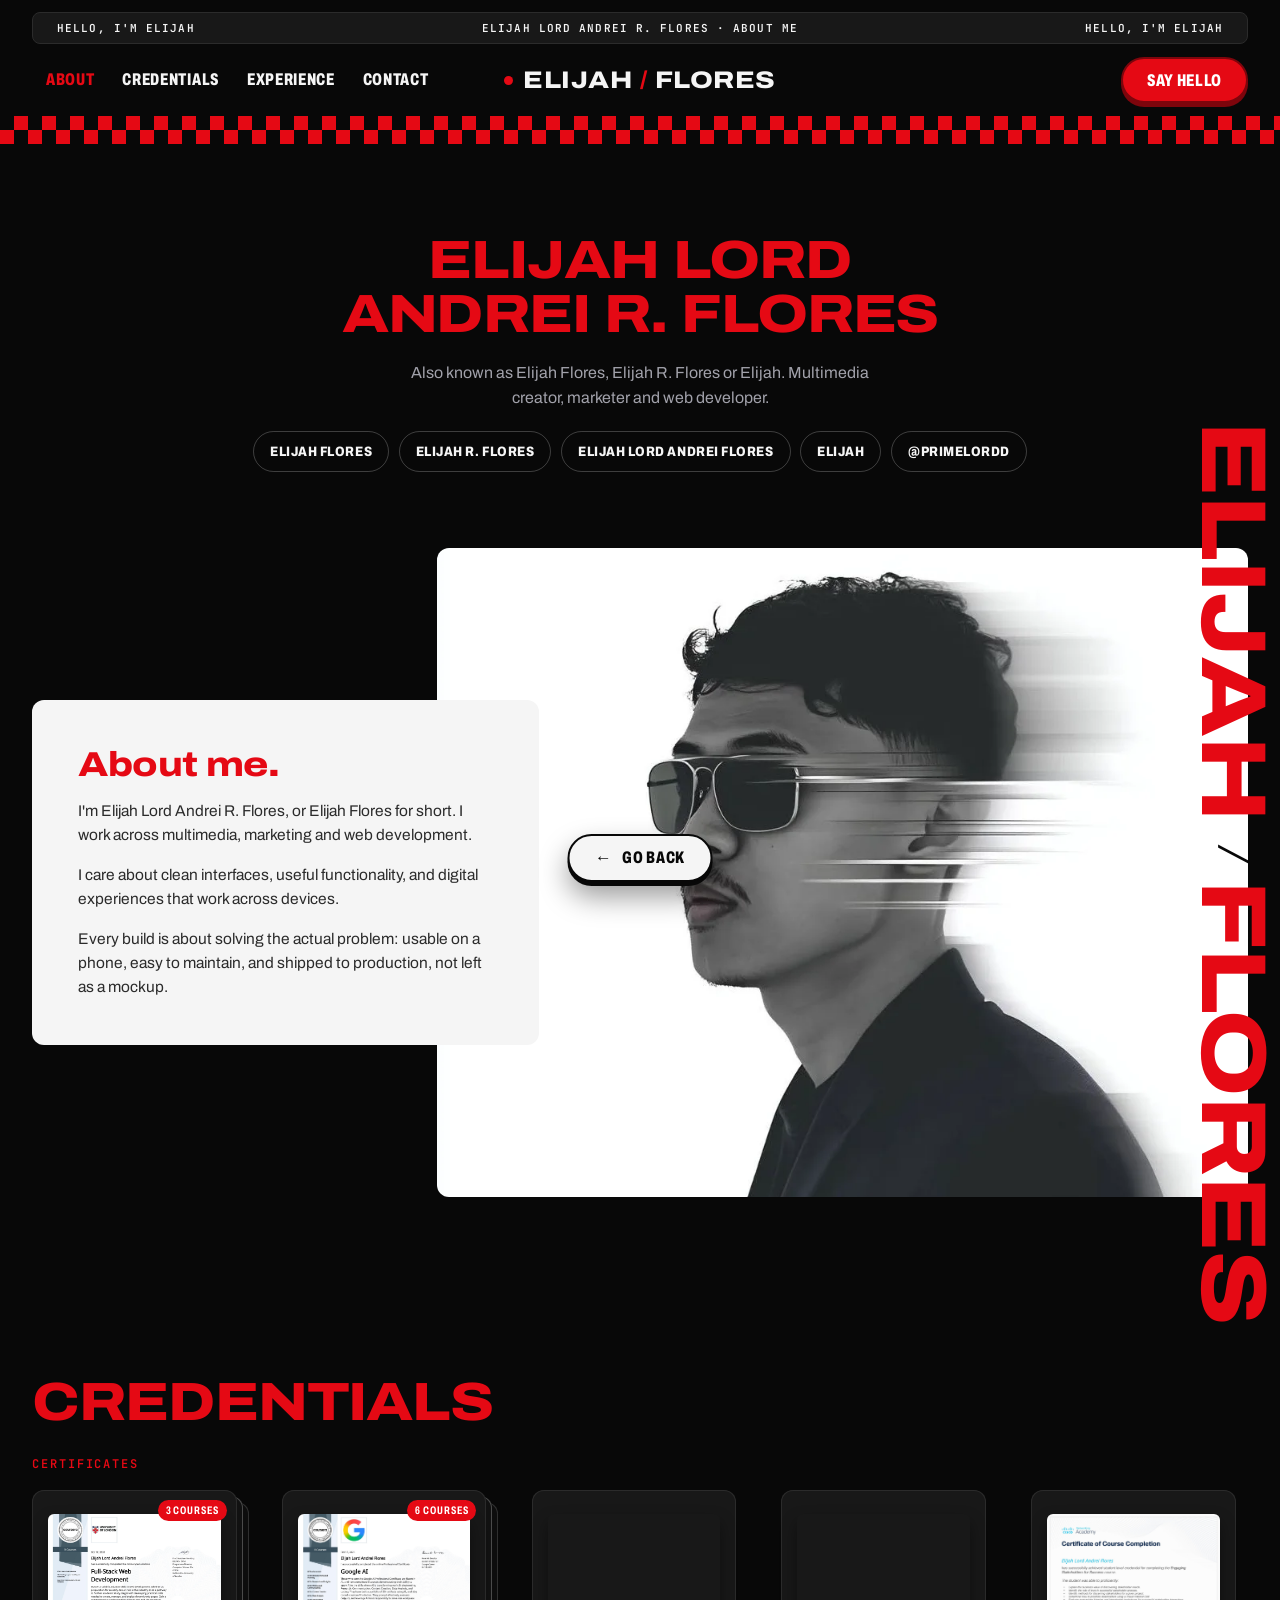
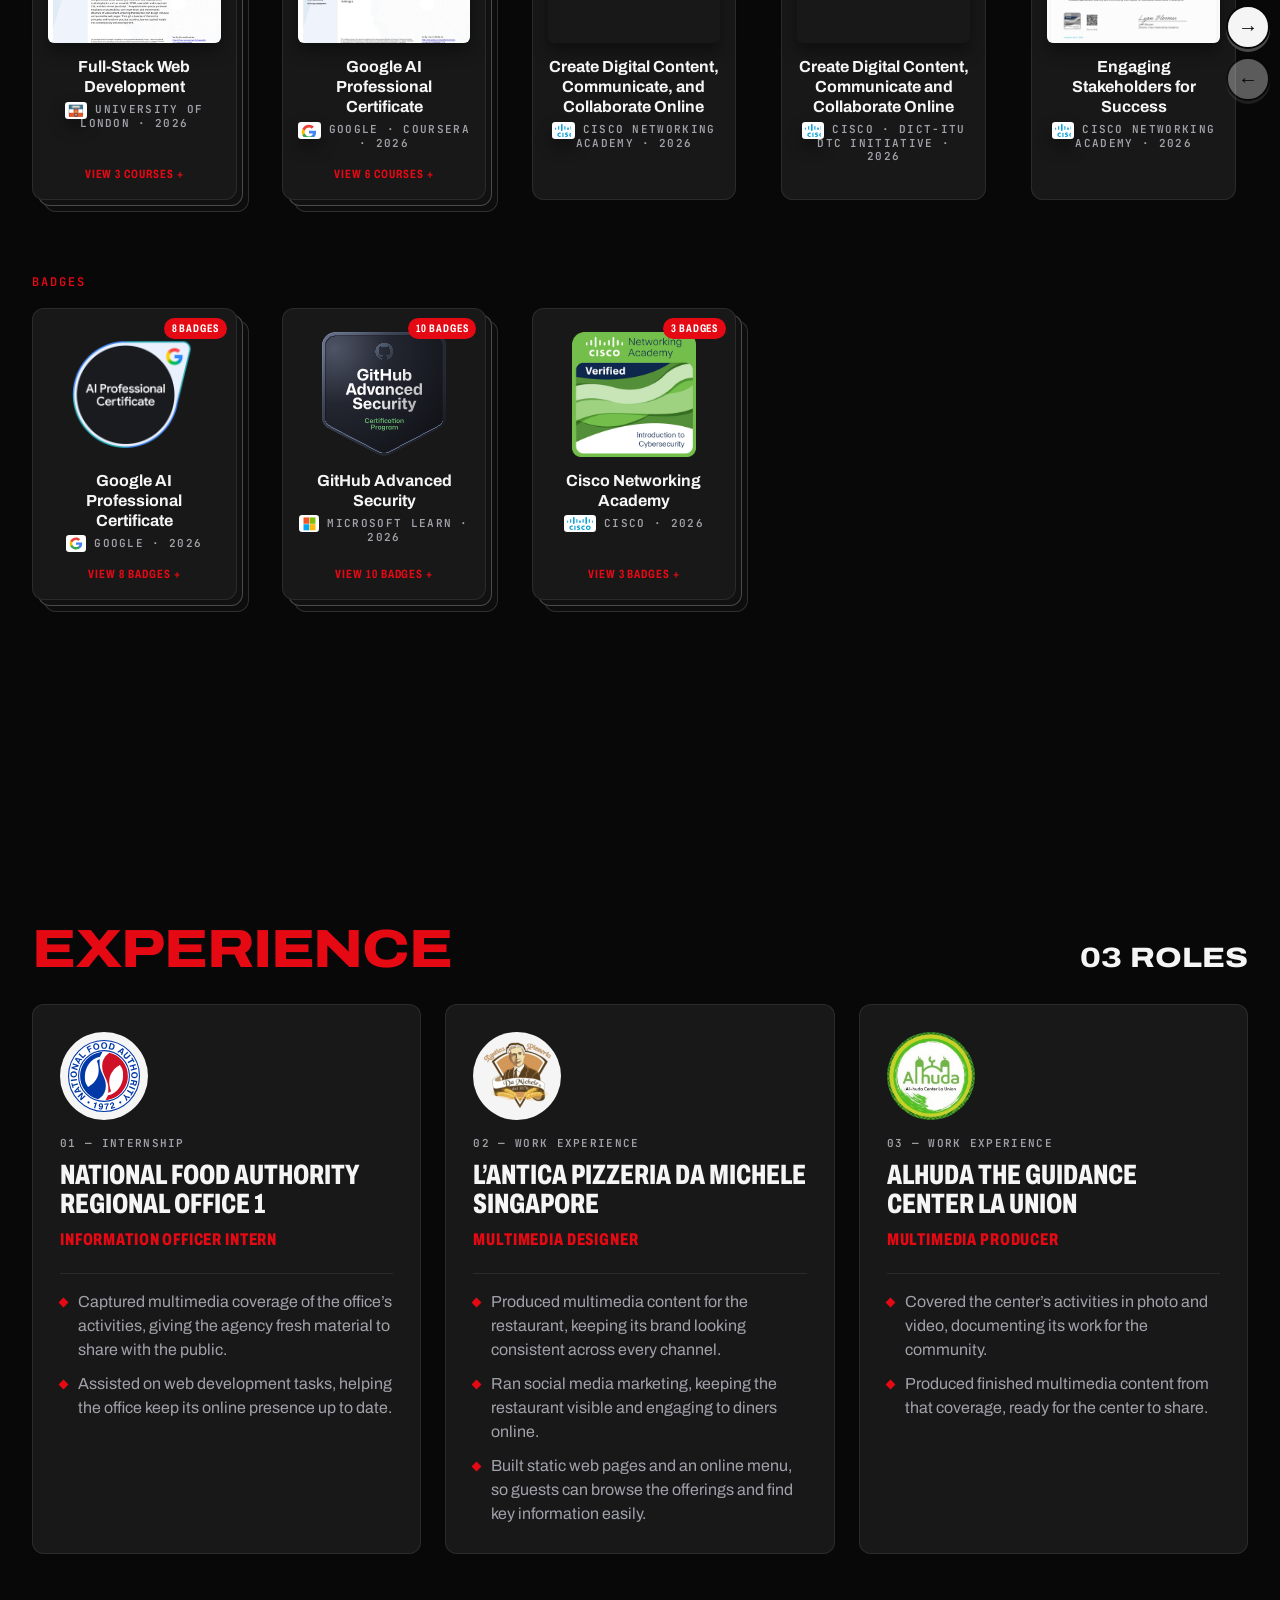
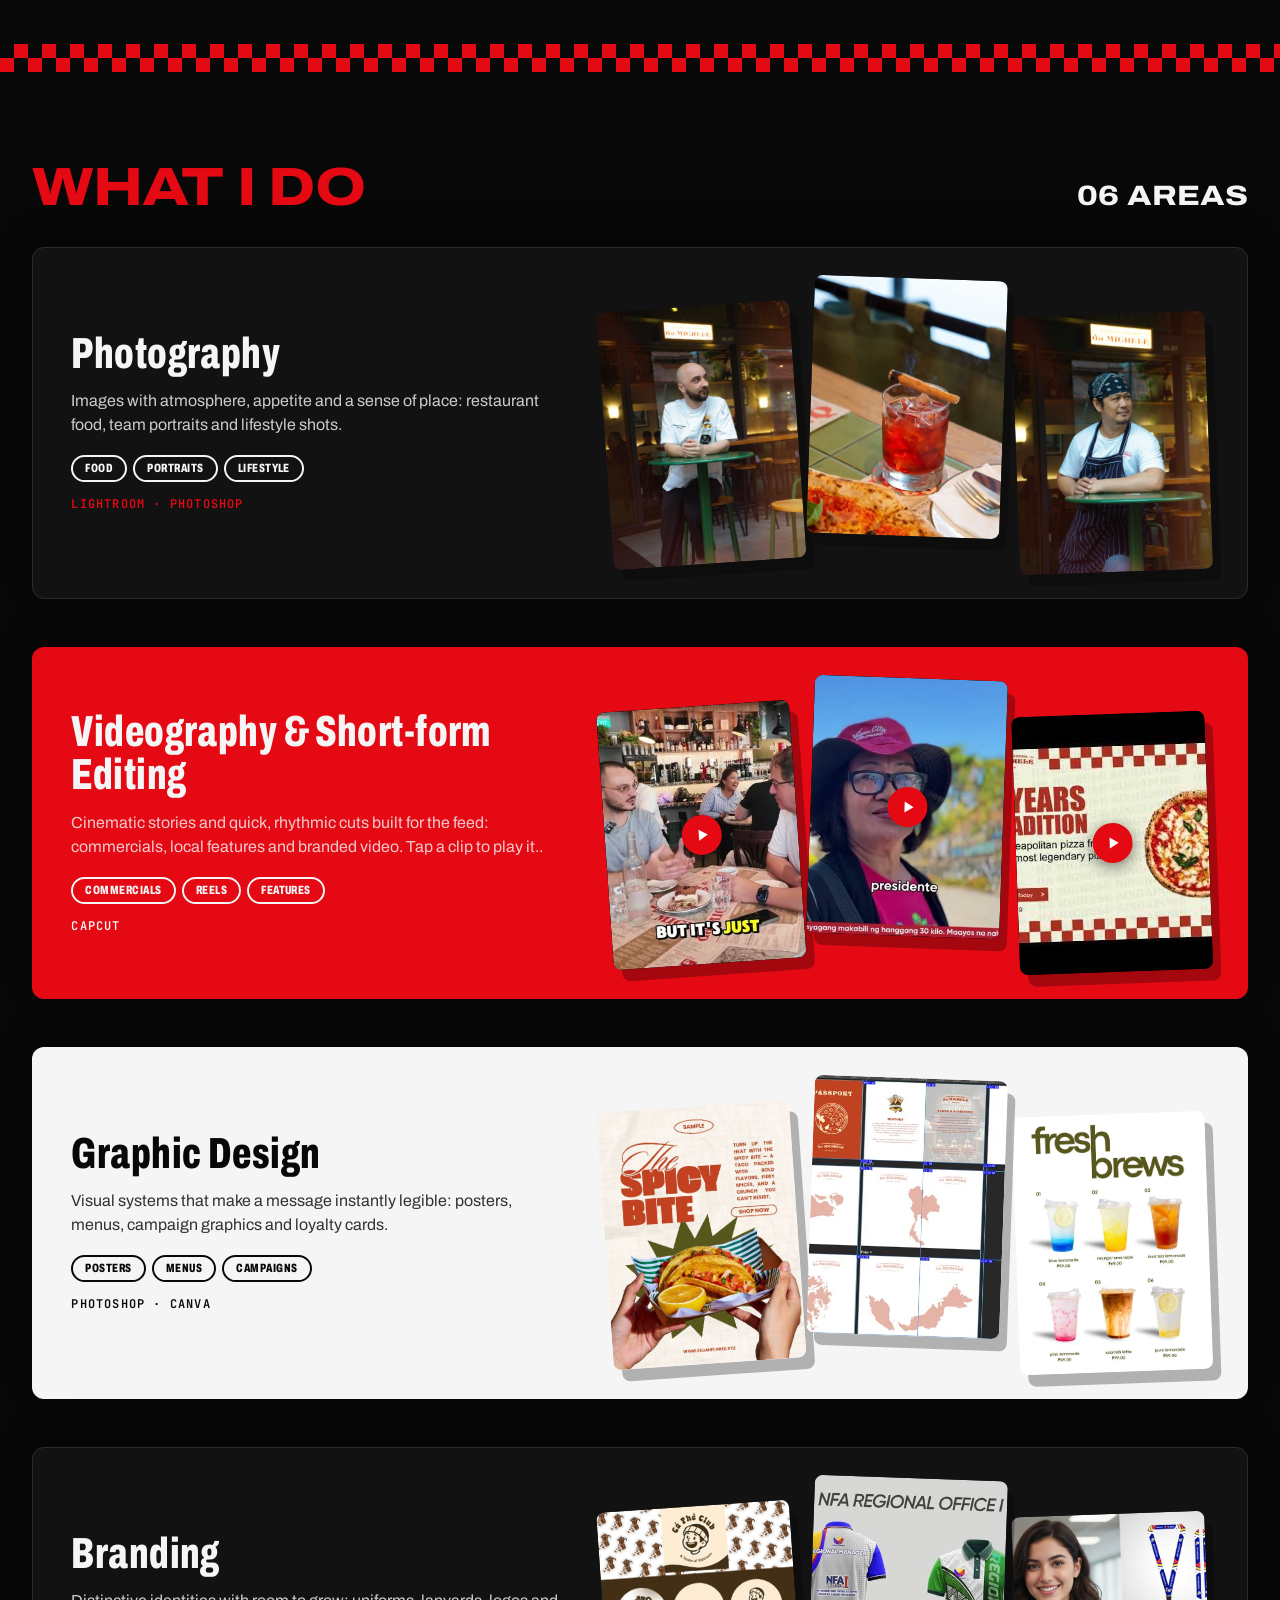
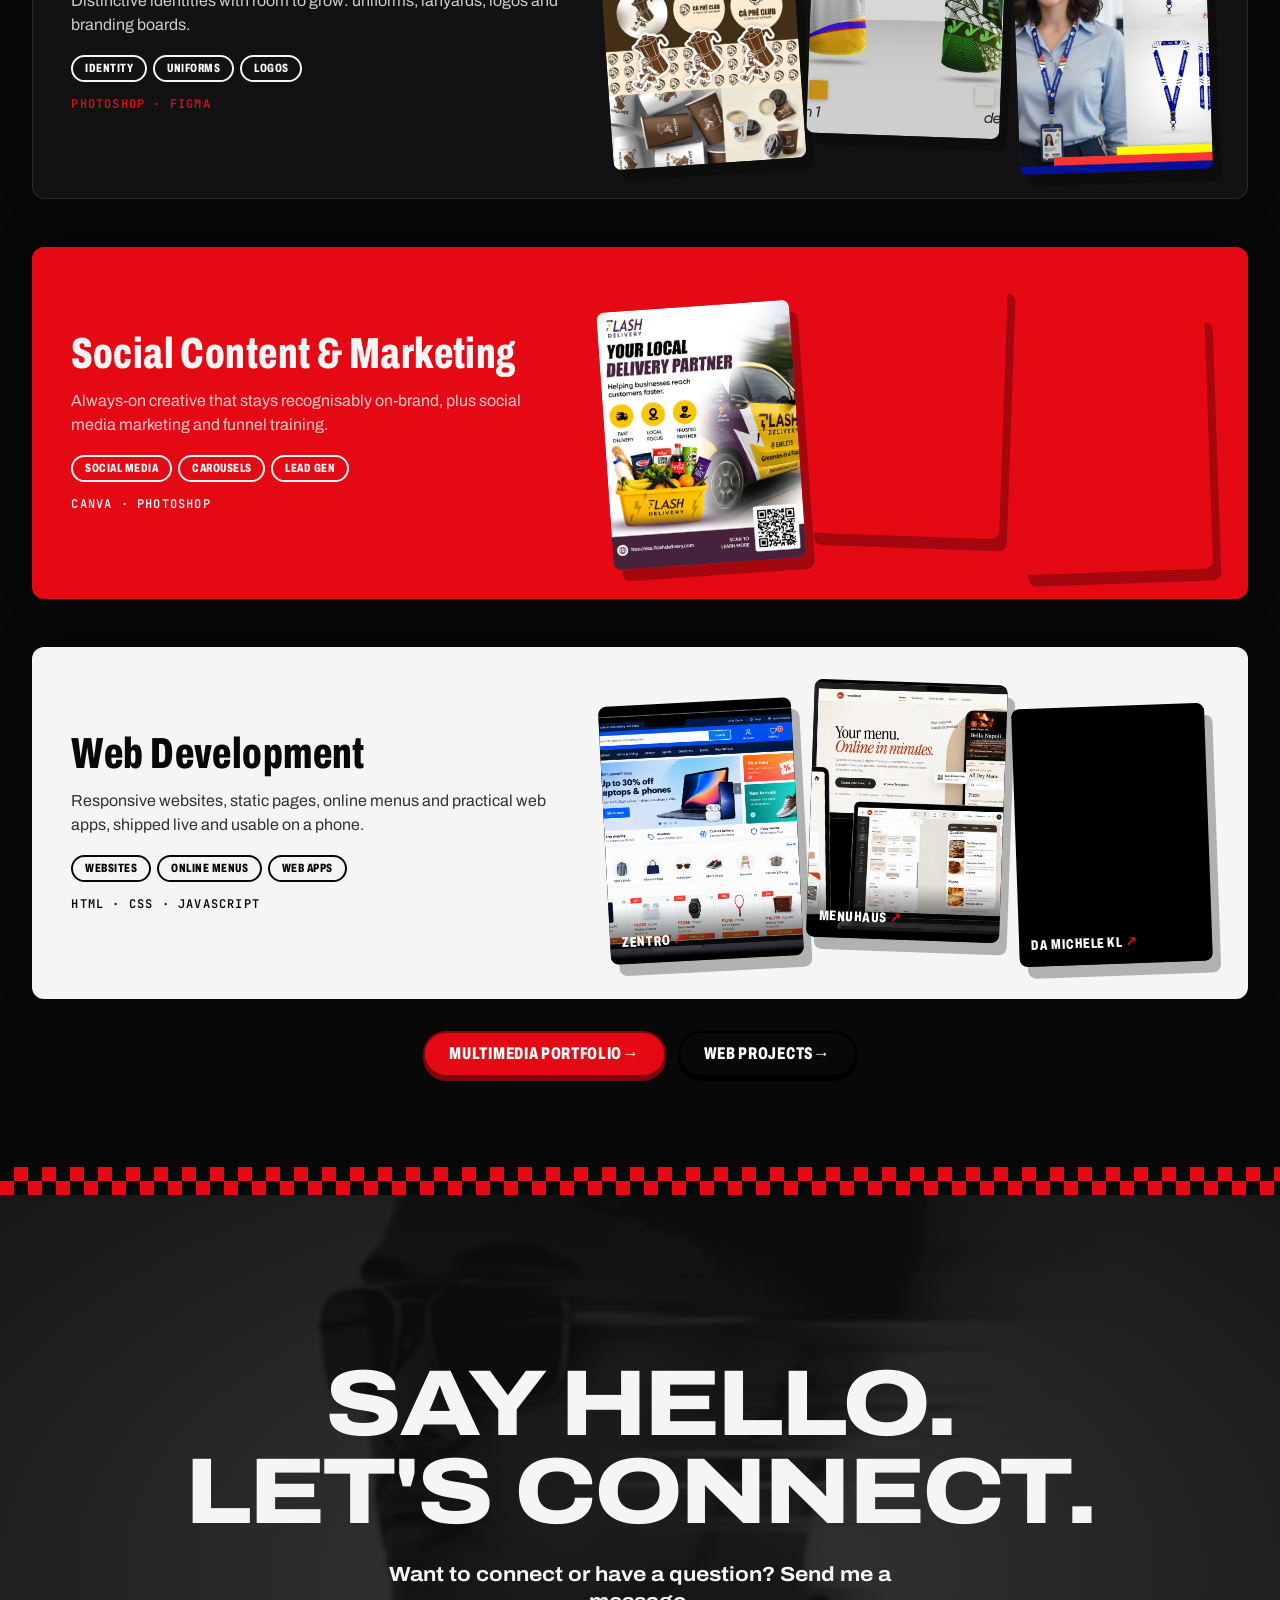
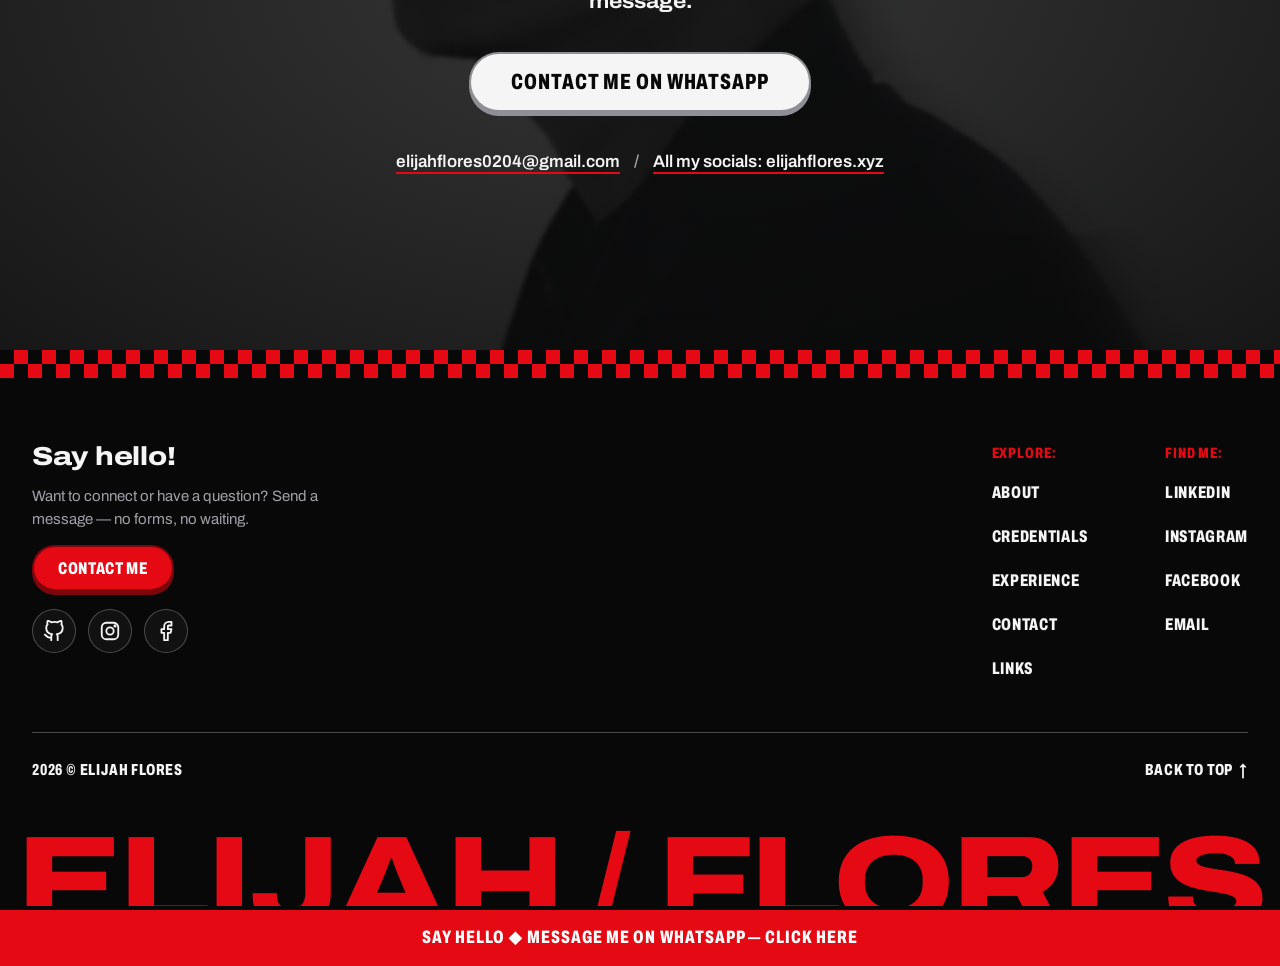
==== commit aaf70ca2: "About: match videography panel to the other collages Co-Authored-By: Claude Sonnet 5.5 <noreply@anth" ====
--- a/about/index.html
+++ b/about/index.html
@@ -736,7 +736,7 @@
             <div class="panel__text">
               <span class="panel__num" aria-hidden="true">02</span>
               <h3>Videography &amp; Short-form Editing</h3>
-              <p>Cinematic stories and quick, rhythmic cuts built for the feed: commercials, local features and branded video. Tap a clip to play it.</p>
+              <p>Cinematic stories and quick, rhythmic cuts built for the feed: commercials, local features and branded video. Tap a clip to play it..</p>
               <ul class="tags" role="list"><li>Commercials</li><li>Reels</li><li>Features</li></ul>
               <p class="panel__tools">CapCut</p>
             </div>
--- a/about/about.css
+++ b/about/about.css
@@ -65,15 +65,17 @@
 .panel__media--stack > img:nth-child(3) { transform: rotate(-2deg) translateY(1.25rem); }
 .panel:hover .panel__media--stack > img { transform: none; }
 
-.panel__media--clips { grid-template-columns: 1fr; }
 .clip, .site { position: relative; display: block; overflow: hidden; border-radius: 0.5rem; background: #000; box-shadow: 0.5rem 0.75rem 0 rgba(0, 0, 0, 0.28); padding: 0; border: 0; cursor: pointer; }
-.clip { aspect-ratio: 16 / 9; width: 64%; }
-.clip:nth-child(2) { margin-left: auto; }
+.clip { aspect-ratio: 3 / 4; }
+.clip:nth-child(1) { transform: rotate(-4deg) translateY(0.75rem); }
+.clip:nth-child(2) { transform: rotate(2deg) translateY(-1rem); z-index: 2; }
+.clip:nth-child(3) { transform: rotate(-2deg) translateY(1.25rem); }
+.panel:hover .clip { transform: none; }
 .clip img, .site img { width: 100%; height: 100%; object-fit: cover; border-radius: 0; box-shadow: none; transition: transform 0.35s ease; }
 .clip:hover img, .site:hover img { transform: scale(1.04); }
 .clip iframe { position: absolute; inset: 0; width: 100%; height: 100%; border: 0; }
 .clip__play { position: absolute; inset: 0; display: grid; place-items: center; }
-.clip__play::before { content: ""; width: 3.25rem; height: 3.25rem; border-radius: 50%; background: var(--red) url("data:image/svg+xml,%3Csvg xmlns='http://www.w3.org/2000/svg' viewBox='0 0 24 24'%3E%3Cpath fill='%23fff' d='M9 6.5v11l9-5.5z'/%3E%3C/svg%3E") center / 60% no-repeat; box-shadow: 0 0.25rem 1rem rgba(0, 0, 0, 0.5); }
+.clip__play::before { content: ""; width: 2.5rem; height: 2.5rem; border-radius: 50%; background: var(--red) url("data:image/svg+xml,%3Csvg xmlns='http://www.w3.org/2000/svg' viewBox='0 0 24 24'%3E%3Cpath fill='%23fff' d='M9 6.5v11l9-5.5z'/%3E%3C/svg%3E") center / 60% no-repeat; box-shadow: 0 0.25rem 1rem rgba(0, 0, 0, 0.5); }
 
 .site { aspect-ratio: 3 / 4; }
 .site:nth-child(1) { transform: rotate(-3deg) translateY(0.5rem); }
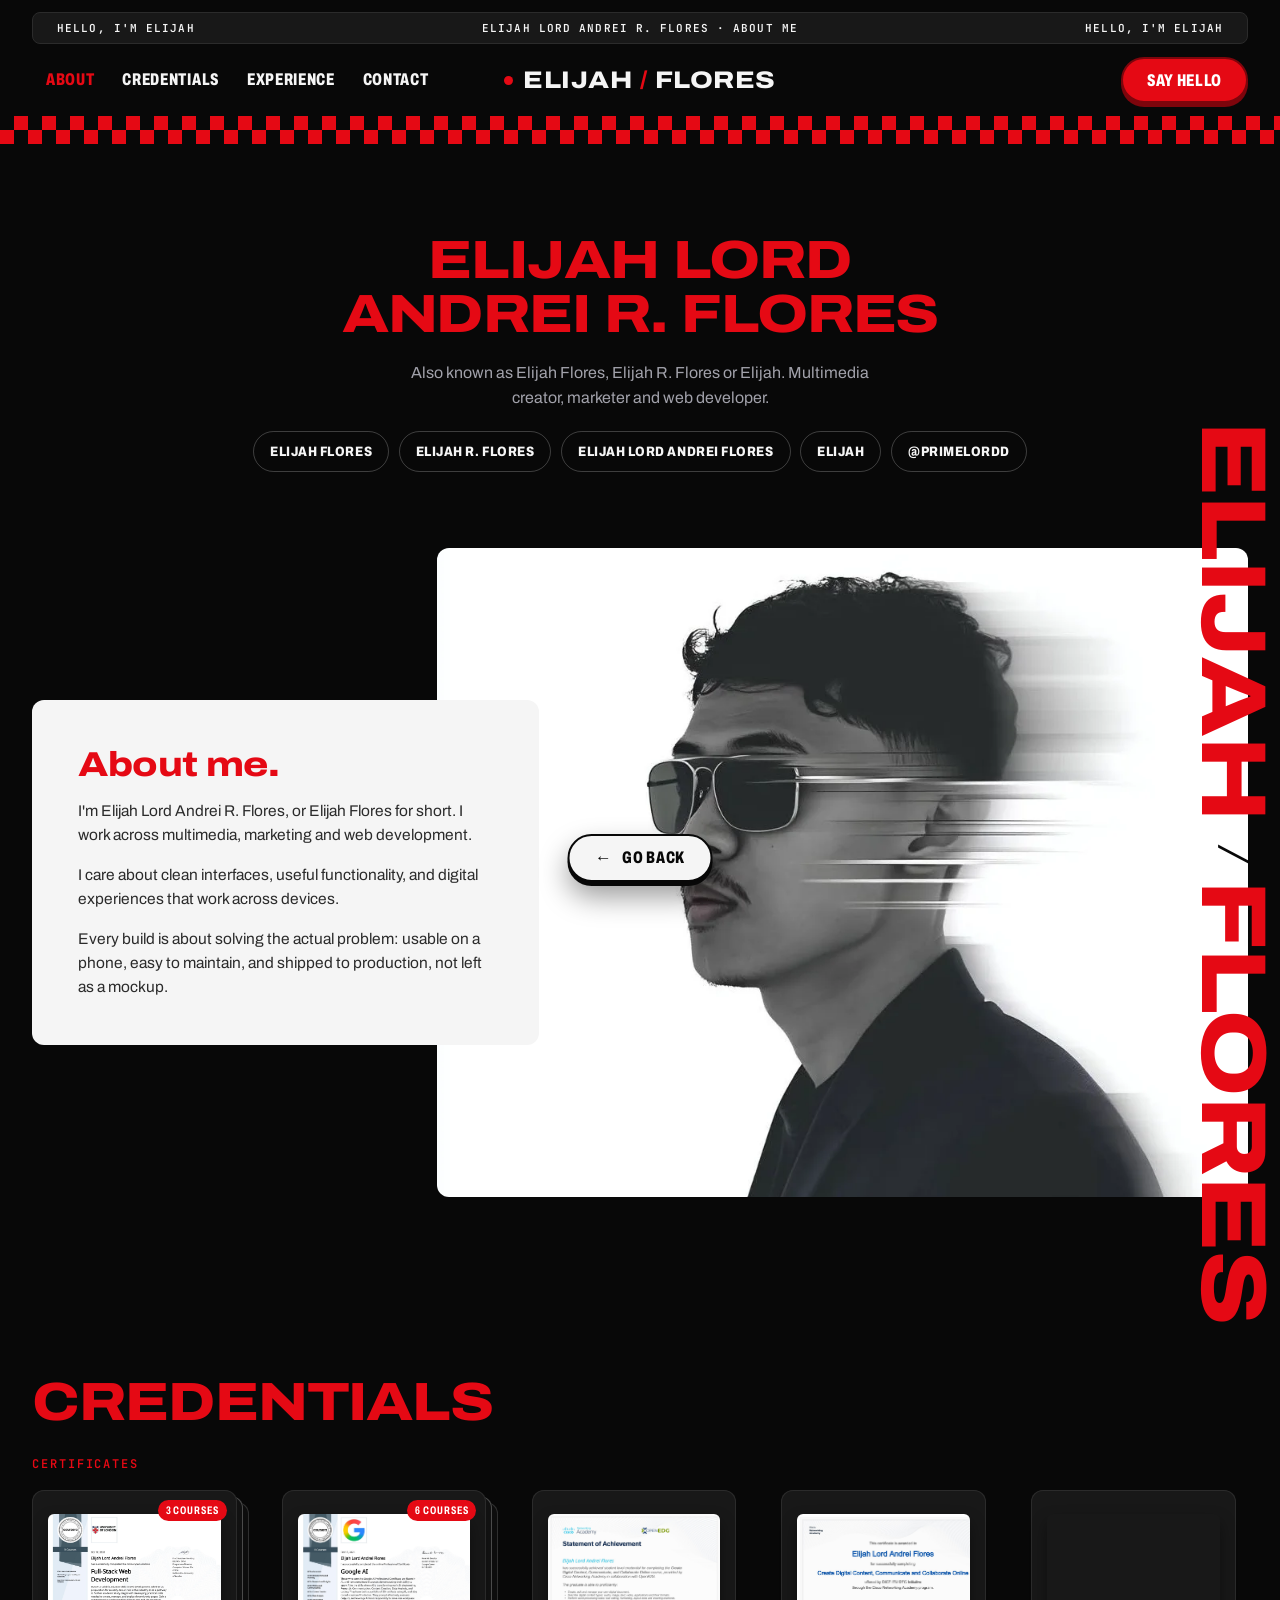
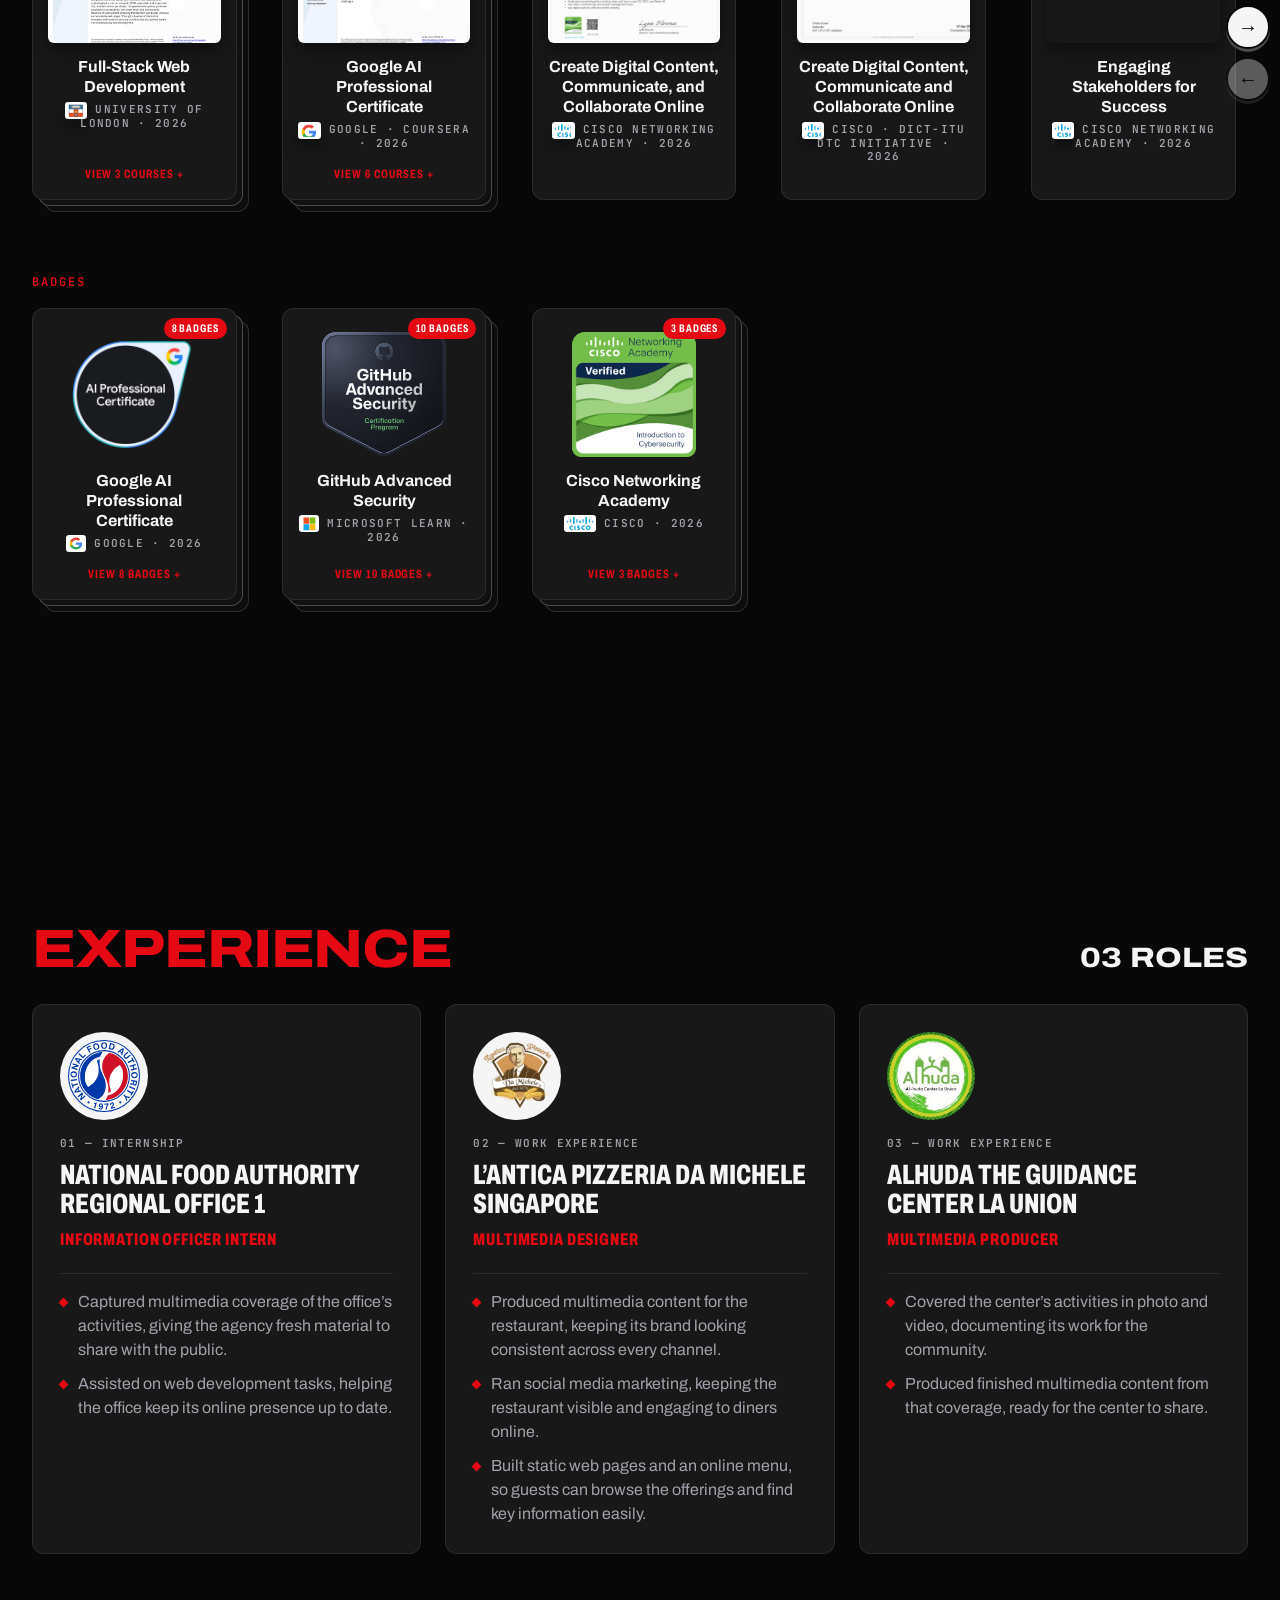
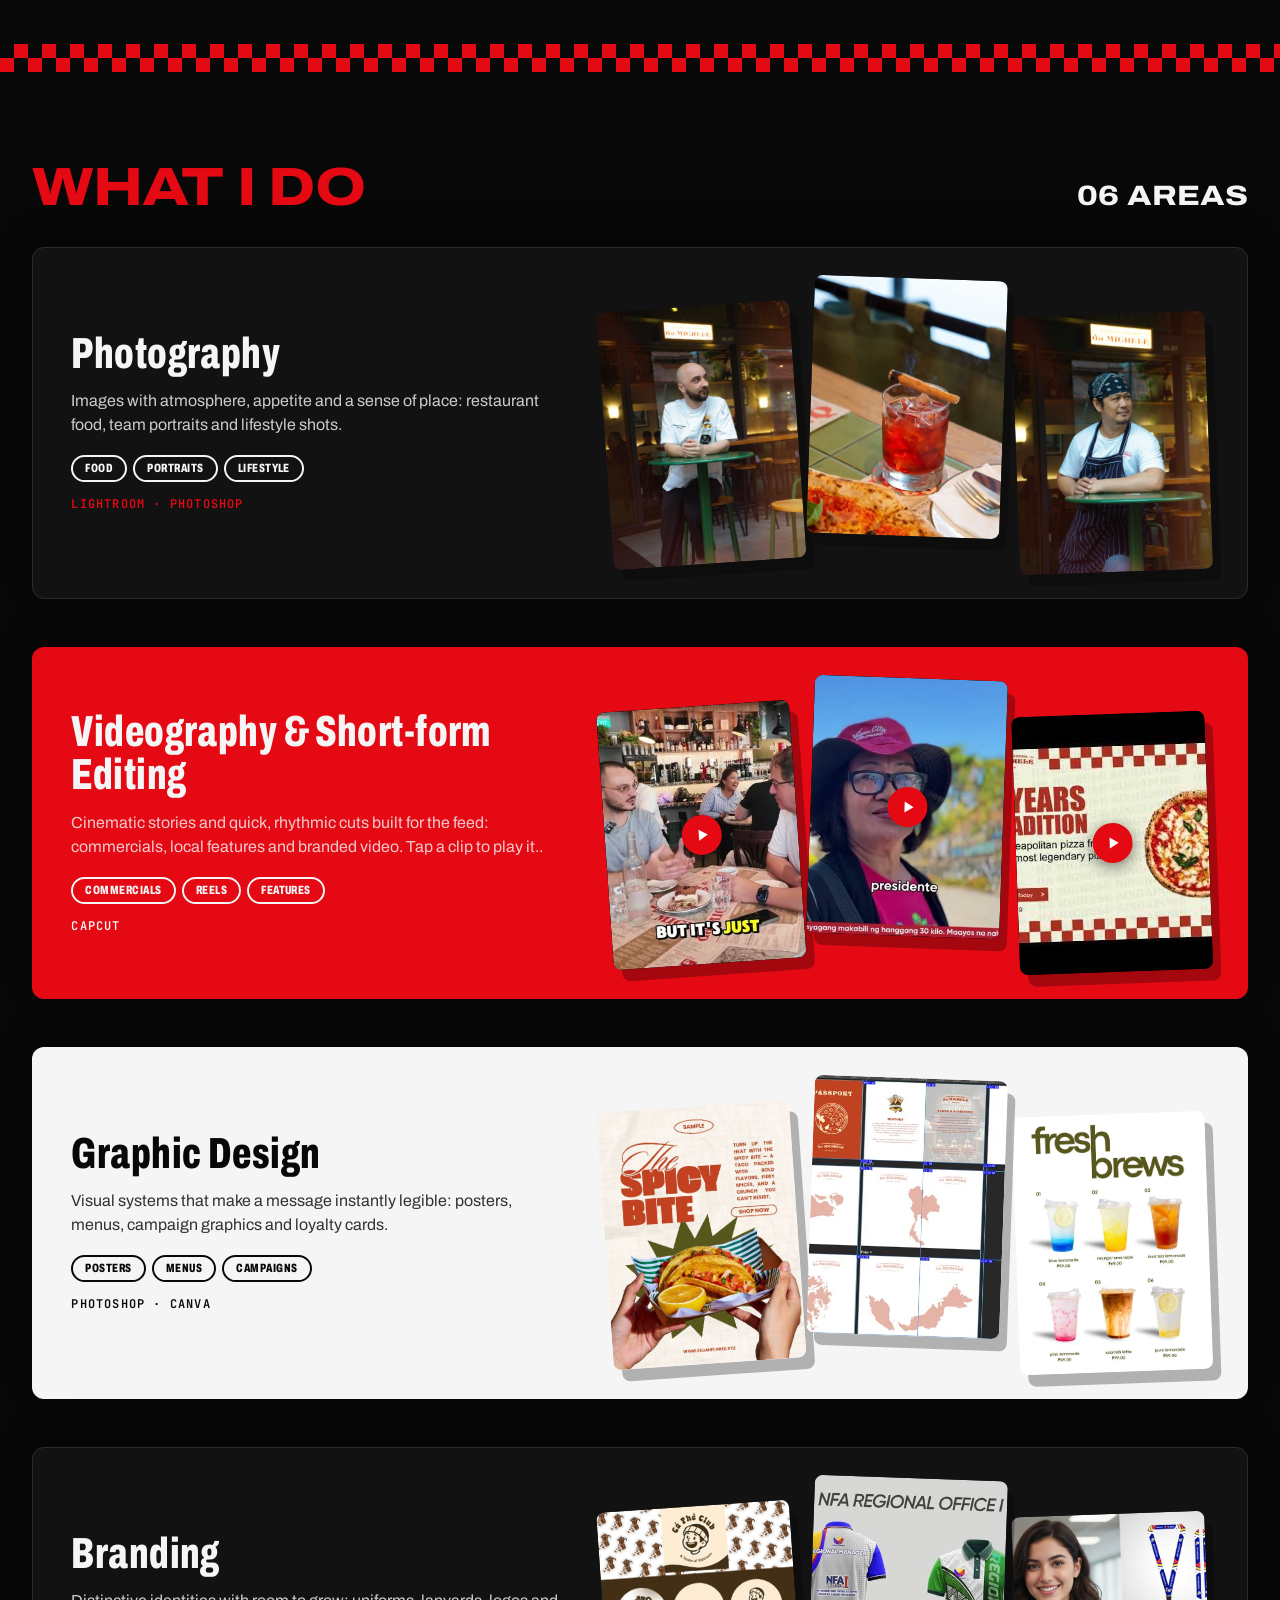
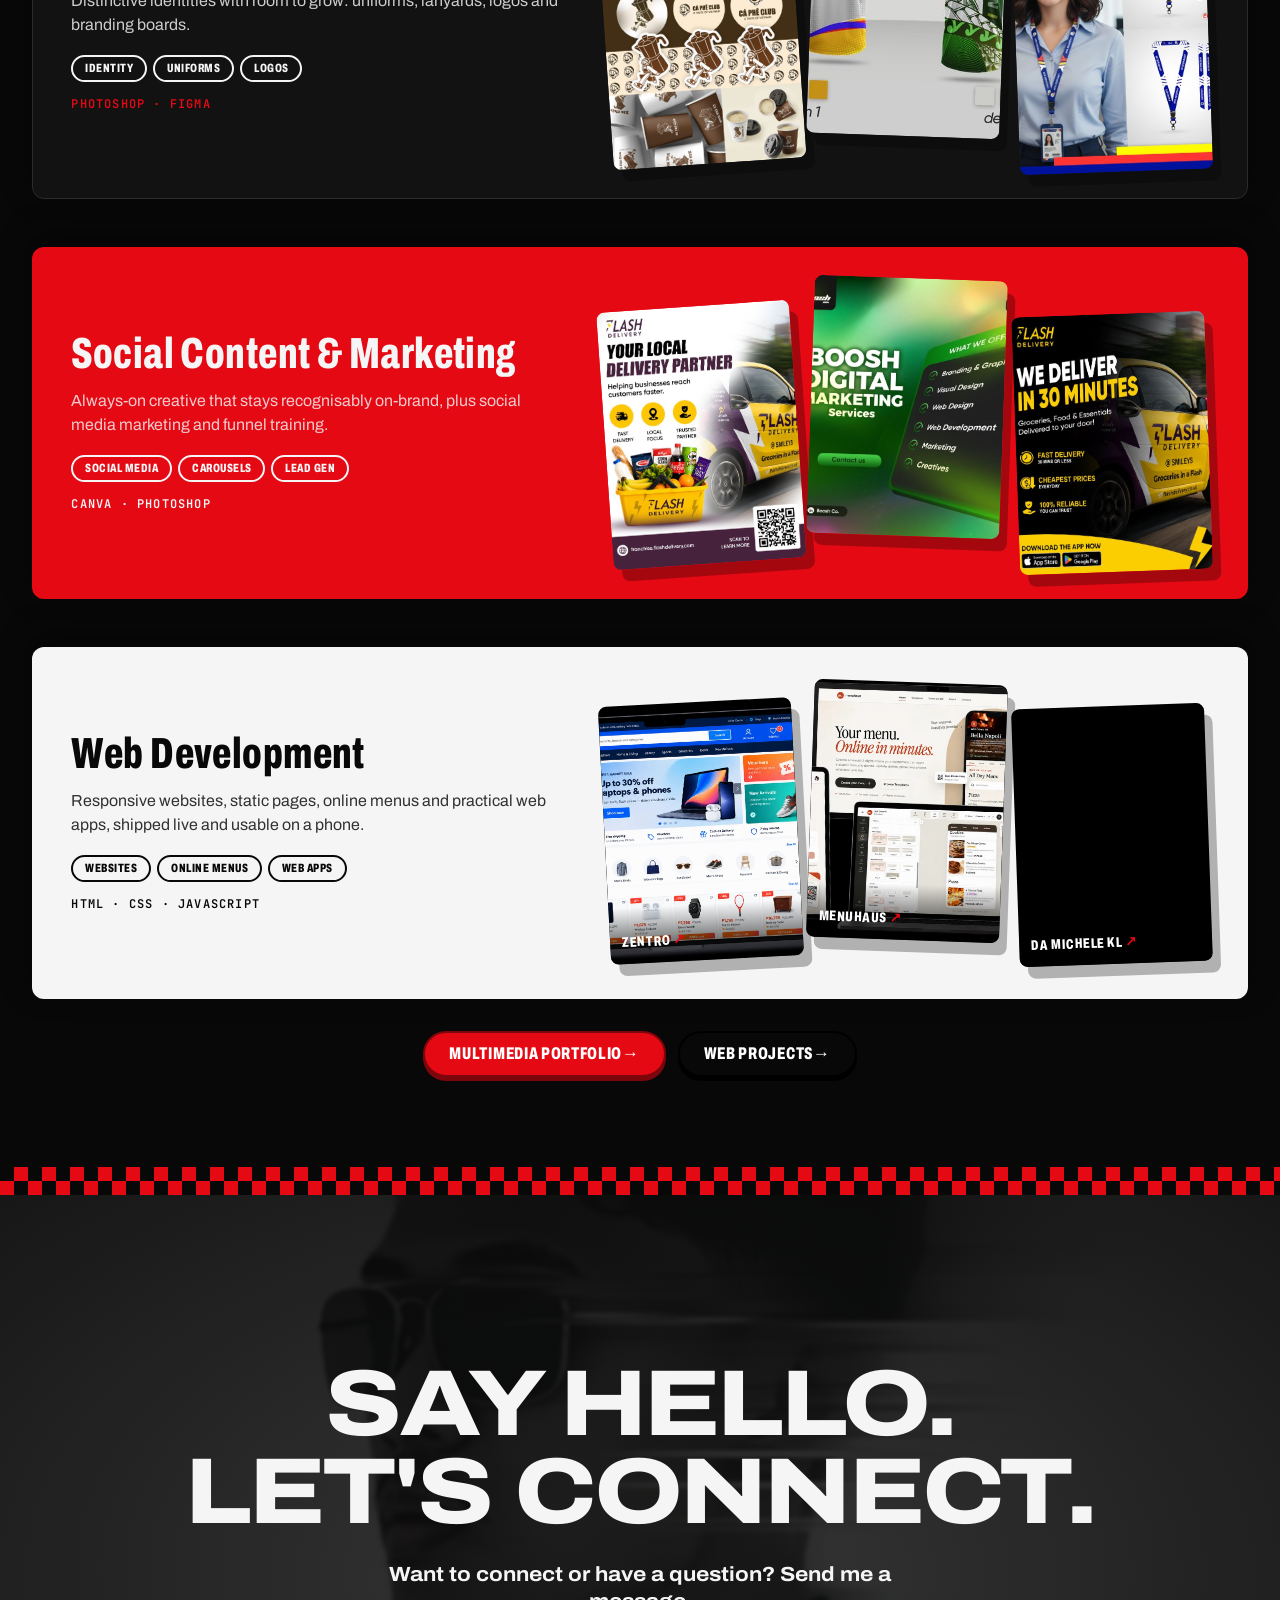
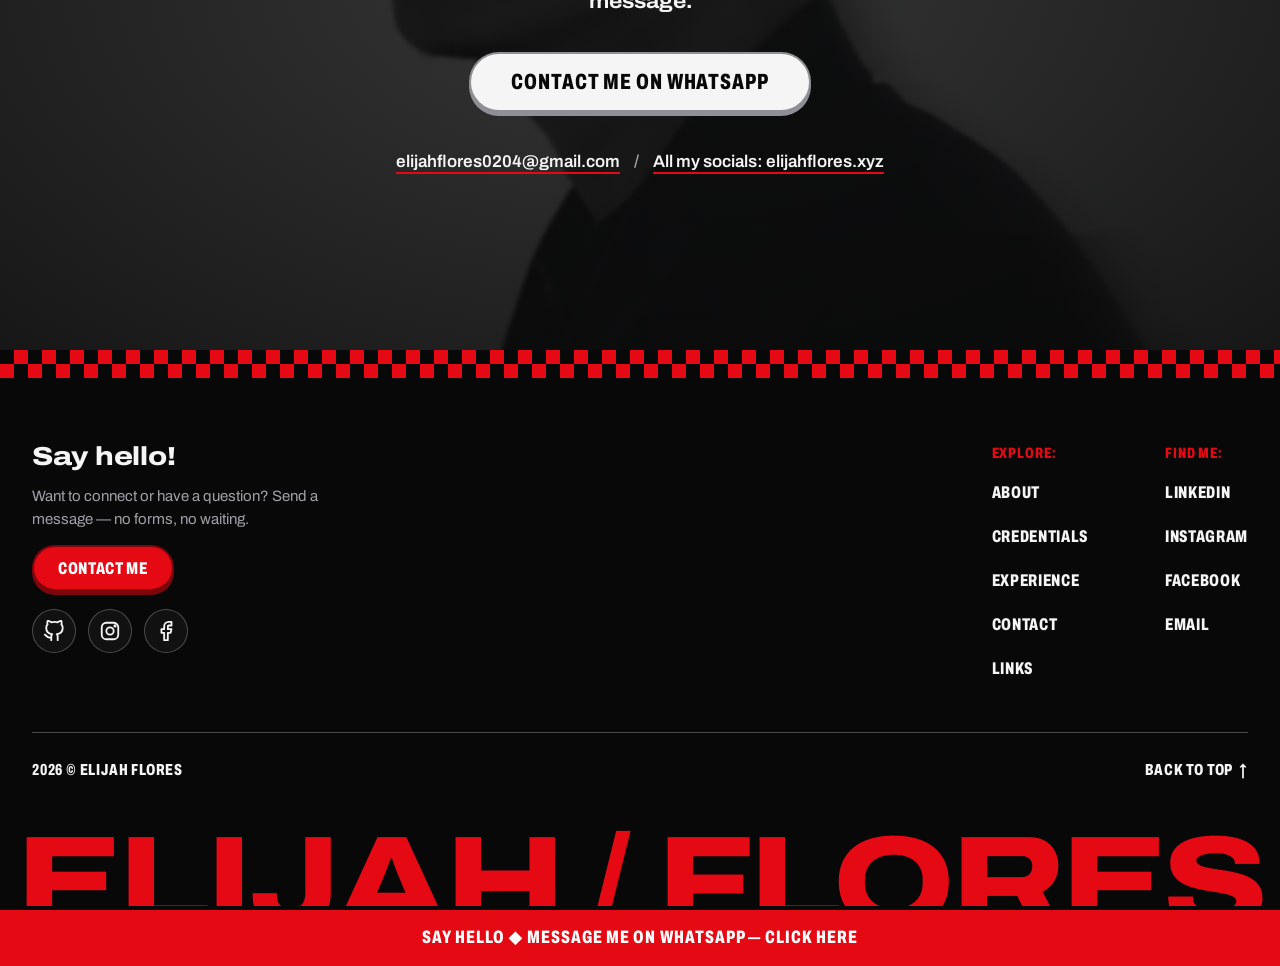
==== commit 1a3a222d: "About: restore Credly verify buttons on Google AI and Cisco badges Co-Authored-By: Claude Sonnet 5.5" ====
--- a/about/index.html
+++ b/about/index.html
@@ -387,6 +387,7 @@
                       <img class="badge-dialog__img" src="../web-development/assets/images/badges/ai-fundamentals.png" alt="Google AI Fundamentals — issued to Elijah Lord Andrei Flores" width="340" height="340">
                       <p class="badge__meta"><img class="issuer" src="../web-development/assets/images/logos/google.svg" alt="" width="24" height="24" decoding="async">Google · Oct 17, 2026</p>
                       <h3 class="badge-dialog__title" id="badge-dialog-title">Google AI Fundamentals</h3>
+                      <a class="btn btn--red" href="https://www.credly.com/badges/66c11d67-eb24-44d7-8fc3-26112de118c4" target="_blank" rel="noopener noreferrer">VERIFY BADGE<span class="visually-hidden"> (opens in a new tab)</span> <span aria-hidden="true">→</span></a>
                     </template>
                   </li>
                   <li>
@@ -398,6 +399,7 @@
                       <img class="badge-dialog__img" src="../web-development/assets/images/badges/ai-app-building.png" alt="Google AI for App Building — issued to Elijah Lord Andrei Flores" width="340" height="340">
                       <p class="badge__meta"><img class="issuer" src="../web-development/assets/images/logos/google.svg" alt="" width="24" height="24" decoding="async">Google · Oct 17, 2026</p>
                       <h3 class="badge-dialog__title" id="badge-dialog-title">Google AI for App Building</h3>
+                      <a class="btn btn--red" href="https://www.credly.com/badges/2f45675d-5177-4348-8d67-ff95c6b786c3" target="_blank" rel="noopener noreferrer">VERIFY BADGE<span class="visually-hidden"> (opens in a new tab)</span> <span aria-hidden="true">→</span></a>
                     </template>
                   </li>
                   <li>
@@ -409,6 +411,7 @@
                       <img class="badge-dialog__img" src="../web-development/assets/images/badges/ai-app-deployment.png" alt="Google AI for App Deployment — issued to Elijah Lord Andrei Flores" width="340" height="340">
                       <p class="badge__meta"><img class="issuer" src="../web-development/assets/images/logos/google.svg" alt="" width="24" height="24" decoding="async">Google · Oct 17, 2026</p>
                       <h3 class="badge-dialog__title" id="badge-dialog-title">Google AI for App Deployment</h3>
+                      <a class="btn btn--red" href="https://www.credly.com/badges/57a1bcef-4ec3-463d-b9dc-e09ae64a2ae8" target="_blank" rel="noopener noreferrer">VERIFY BADGE<span class="visually-hidden"> (opens in a new tab)</span> <span aria-hidden="true">→</span></a>
                     </template>
                   </li>
                   <li>
@@ -420,6 +423,7 @@
                       <img class="badge-dialog__img" src="../web-development/assets/images/badges/ai-data-analysis.png" alt="Google AI for Data Analysis — issued to Elijah Lord Andrei Flores" width="340" height="340">
                       <p class="badge__meta"><img class="issuer" src="../web-development/assets/images/logos/google.svg" alt="" width="24" height="24" decoding="async">Google · Oct 17, 2026</p>
                       <h3 class="badge-dialog__title" id="badge-dialog-title">Google AI for Data Analysis</h3>
+                      <a class="btn btn--red" href="https://www.credly.com/badges/6fb7c90e-195a-4346-9f8e-dc8c74f2cde7" target="_blank" rel="noopener noreferrer">VERIFY BADGE<span class="visually-hidden"> (opens in a new tab)</span> <span aria-hidden="true">→</span></a>
                     </template>
                   </li>
                   <li>
@@ -431,6 +435,7 @@
                       <img class="badge-dialog__img" src="../web-development/assets/images/badges/ai-research.png" alt="Google AI for Research and Insights — issued to Elijah Lord Andrei Flores" width="340" height="340">
                       <p class="badge__meta"><img class="issuer" src="../web-development/assets/images/logos/google.svg" alt="" width="24" height="24" decoding="async">Google · Oct 17, 2026</p>
                       <h3 class="badge-dialog__title" id="badge-dialog-title">Google AI for Research and Insights</h3>
+                      <a class="btn btn--red" href="https://www.credly.com/badges/3abfc40b-c75e-4451-af78-1ecd296a78ba" target="_blank" rel="noopener noreferrer">VERIFY BADGE<span class="visually-hidden"> (opens in a new tab)</span> <span aria-hidden="true">→</span></a>
                     </template>
                   </li>
                   <li>
@@ -442,6 +447,7 @@
                       <img class="badge-dialog__img" src="../web-development/assets/images/badges/ai-brainstorming.png" alt="Google AI for Brainstorming and Planning — issued to Elijah Lord Andrei Flores" width="340" height="340">
                       <p class="badge__meta"><img class="issuer" src="../web-development/assets/images/logos/google.svg" alt="" width="24" height="24" decoding="async">Google · Oct 17, 2026</p>
                       <h3 class="badge-dialog__title" id="badge-dialog-title">Google AI for Brainstorming and Planning</h3>
+                      <a class="btn btn--red" href="https://www.credly.com/badges/480d3b98-f26a-4e84-a552-7e2d141d3f79" target="_blank" rel="noopener noreferrer">VERIFY BADGE<span class="visually-hidden"> (opens in a new tab)</span> <span aria-hidden="true">→</span></a>
                     </template>
                   </li>
                   <li>
@@ -453,6 +459,7 @@
                       <img class="badge-dialog__img" src="../web-development/assets/images/badges/ai-writing.png" alt="Google AI for Writing and Communicating — issued to Elijah Lord Andrei Flores" width="340" height="340">
                       <p class="badge__meta"><img class="issuer" src="../web-development/assets/images/logos/google.svg" alt="" width="24" height="24" decoding="async">Google · Oct 17, 2026</p>
                       <h3 class="badge-dialog__title" id="badge-dialog-title">Google AI for Writing and Communicating</h3>
+                      <a class="btn btn--red" href="https://www.credly.com/badges/09ec9091-9d3d-4617-8a58-a1f1abef400e" target="_blank" rel="noopener noreferrer">VERIFY BADGE<span class="visually-hidden"> (opens in a new tab)</span> <span aria-hidden="true">→</span></a>
                     </template>
                   </li>
                   <li>
@@ -464,9 +471,11 @@
                       <img class="badge-dialog__img" src="../web-development/assets/images/badges/ai-content-creation.png" alt="Google AI for Content Creation — issued to Elijah Lord Andrei Flores" width="340" height="340">
                       <p class="badge__meta"><img class="issuer" src="../web-development/assets/images/logos/google.svg" alt="" width="24" height="24" decoding="async">Google · Oct 17, 2026</p>
                       <h3 class="badge-dialog__title" id="badge-dialog-title">Google AI for Content Creation</h3>
+                      <a class="btn btn--red" href="https://www.credly.com/badges/38889229-ed14-4104-bc34-2ca1c7b6dde8" target="_blank" rel="noopener noreferrer">VERIFY BADGE<span class="visually-hidden"> (opens in a new tab)</span> <span aria-hidden="true">→</span></a>
                     </template>
                   </li>
                 </ul>
+                <a class="btn btn--red" href="https://www.credly.com/users/elijah-lord-andrei-flores" target="_blank" rel="noopener noreferrer">ALL MY BADGES<span class="visually-hidden"> (opens in a new tab)</span> <span aria-hidden="true">→</span></a>
               </template>
             </li>
             <li class="badge-slide">
@@ -633,6 +642,7 @@
                       <p class="badge__meta"><img class="issuer" src="../web-development/assets/images/logos/cisco.svg" alt="" decoding="async">Cisco · Apr 23, 2026</p>
                       <h3 class="badge-dialog__title" id="badge-dialog-title">Introduction to Cybersecurity</h3>
                       <ul class="tags" role="list"><li>Cybersecurity</li><li>Threat Detection</li><li>Network Vulnerabilities</li><li>Data Privacy</li><li>Cyber Best Practices</li></ul>
+                      <a class="btn btn--red" href="https://www.credly.com/badges/8e8ab7f1-1277-4e6a-b473-cec98724b0bf" target="_blank" rel="noopener noreferrer">VERIFY BADGE<span class="visually-hidden"> (opens in a new tab)</span> <span aria-hidden="true">→</span></a>
                     </template>
                   </li>
                   <li>
@@ -645,6 +655,7 @@
                       <p class="badge__meta"><img class="issuer" src="../web-development/assets/images/logos/cisco.svg" alt="" decoding="async">Cisco · Apr 21, 2026</p>
                       <h3 class="badge-dialog__title" id="badge-dialog-title">Introduction to IoT</h3>
                       <ul class="tags" role="list"><li>Internet of Things</li><li>Digital Transformation</li></ul>
+                      <a class="btn btn--red" href="https://www.credly.com/badges/5af0f210-1fc2-40d5-ad38-ec650dbe98f9" target="_blank" rel="noopener noreferrer">VERIFY BADGE<span class="visually-hidden"> (opens in a new tab)</span> <span aria-hidden="true">→</span></a>
                     </template>
                   </li>
                   <li>
@@ -657,9 +668,11 @@
                       <p class="badge__meta"><img class="issuer" src="../web-development/assets/images/logos/cisco.svg" alt="" decoding="async">Cisco · Apr 23, 2026</p>
                       <h3 class="badge-dialog__title" id="badge-dialog-title">IT Customer Support Basics</h3>
                       <ul class="tags" role="list"><li>Help Desk</li><li>Remote Troubleshooting</li><li>Technical Problem Solving</li><li>Documentation</li></ul>
+                      <a class="btn btn--red" href="https://www.credly.com/badges/aa546710-1314-41b3-aadc-5e036c1f277f" target="_blank" rel="noopener noreferrer">VERIFY BADGE<span class="visually-hidden"> (opens in a new tab)</span> <span aria-hidden="true">→</span></a>
                     </template>
                   </li>
                 </ul>
+                <a class="btn btn--red" href="https://www.credly.com/users/elijah-lord-andrei-flores" target="_blank" rel="noopener noreferrer">ALL MY BADGES<span class="visually-hidden"> (opens in a new tab)</span> <span aria-hidden="true">→</span></a>
               </template>
             </li>
           </ul>
--- a/about/about.css
+++ b/about/about.css
@@ -98,3 +98,14 @@
   .panel__num { font-size: 6rem; }
 }
 @media (prefers-reduced-motion: reduce) { .panel__media img, .site { transition: none; } }
+
+/* Preview modal for work samples. */
+.panel__media img[role="button"], .clip, .site { cursor: zoom-in; }
+.preview { width: min(92vw, 70rem); max-height: 92vh; padding: 0; border: 0; border-radius: var(--radius); background: #0a0a0a; color: var(--text); overflow: hidden; }
+.preview::backdrop { background: rgba(0, 0, 0, 0.82); }
+.preview__body { display: grid; place-items: center; max-height: 92vh; }
+.preview__body > img, .preview__site img { display: block; max-width: 100%; max-height: 82vh; object-fit: contain; }
+.preview__video { width: 100%; aspect-ratio: 16 / 9; border: 0; display: block; }
+.preview__site { display: grid; justify-items: center; gap: 1rem; padding: 1rem 1rem 1.25rem; }
+.preview__close { position: absolute; top: 0.5rem; right: 0.5rem; z-index: 2; width: 2.5rem; height: 2.5rem; border: 0; border-radius: 50%; background: rgba(0, 0, 0, 0.7); color: #fff; font-size: 1.5rem; line-height: 1; cursor: pointer; }
+.preview-open { overflow: hidden; }
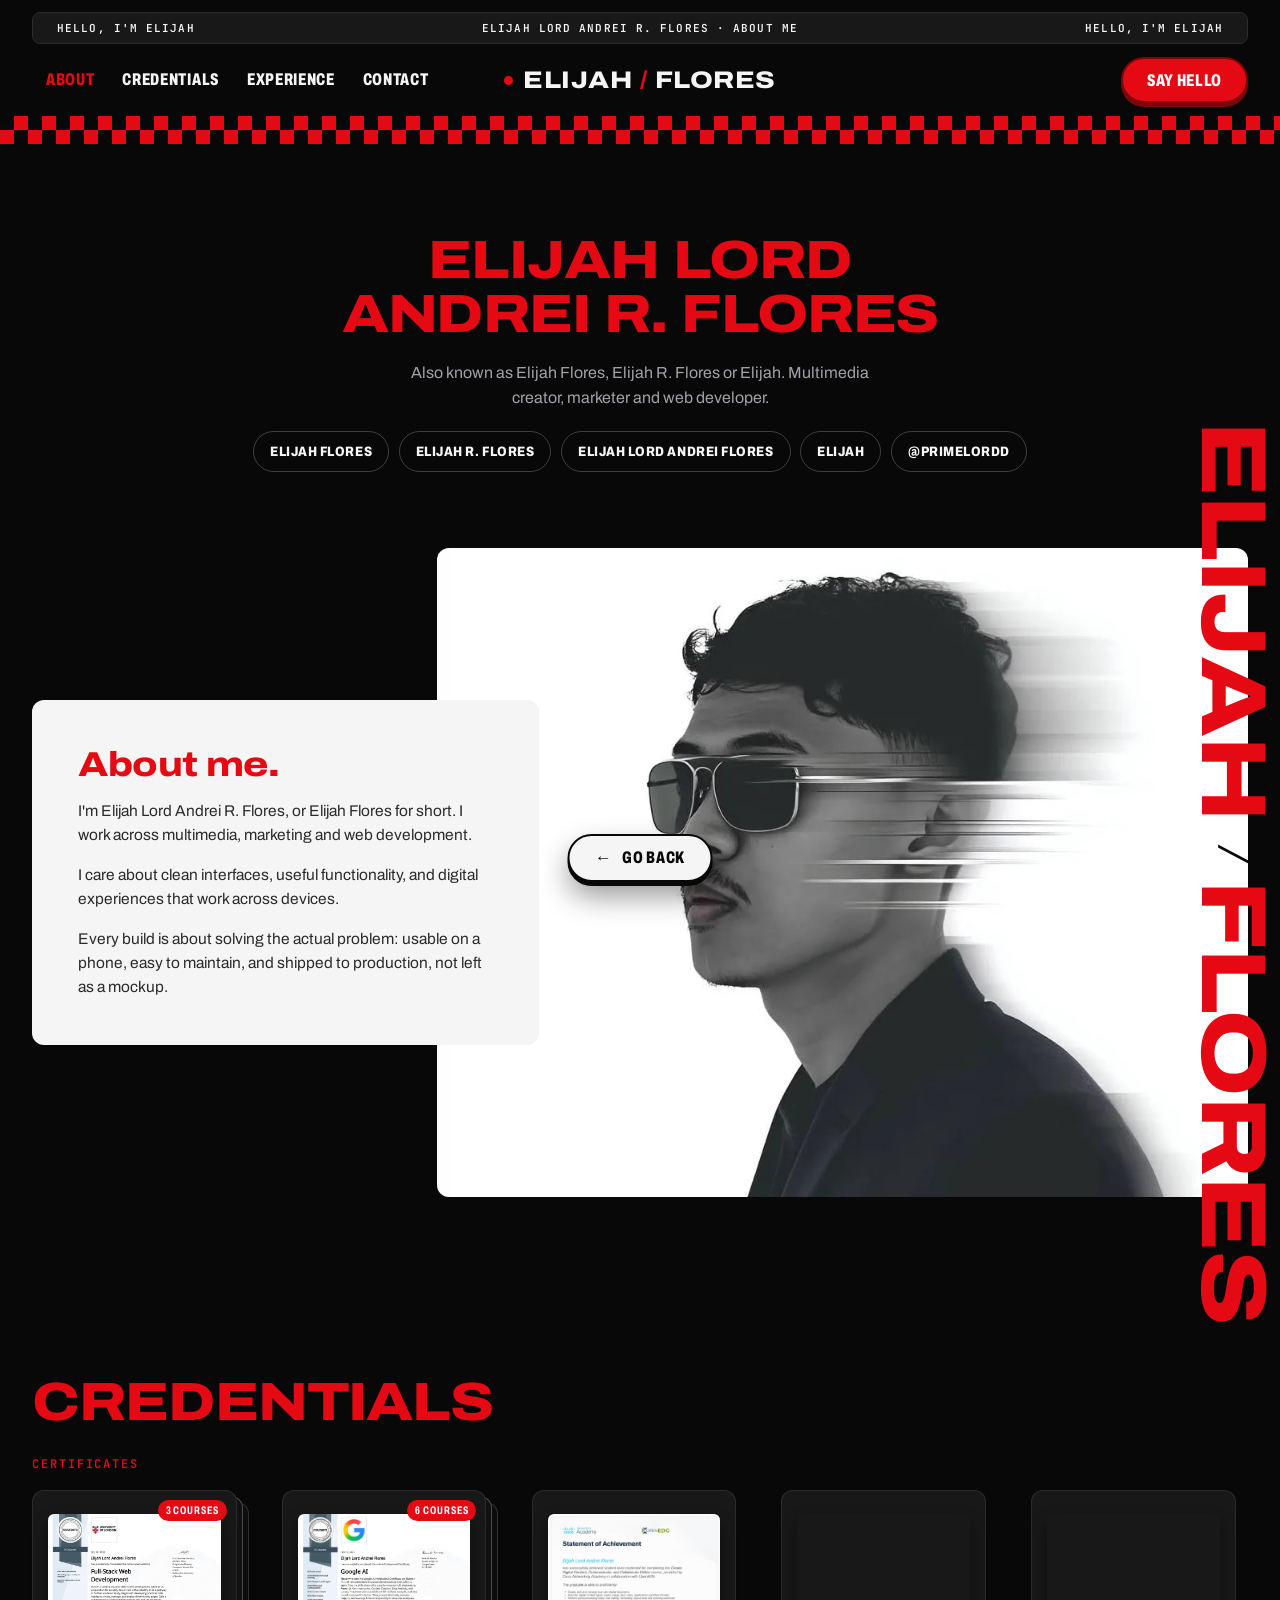
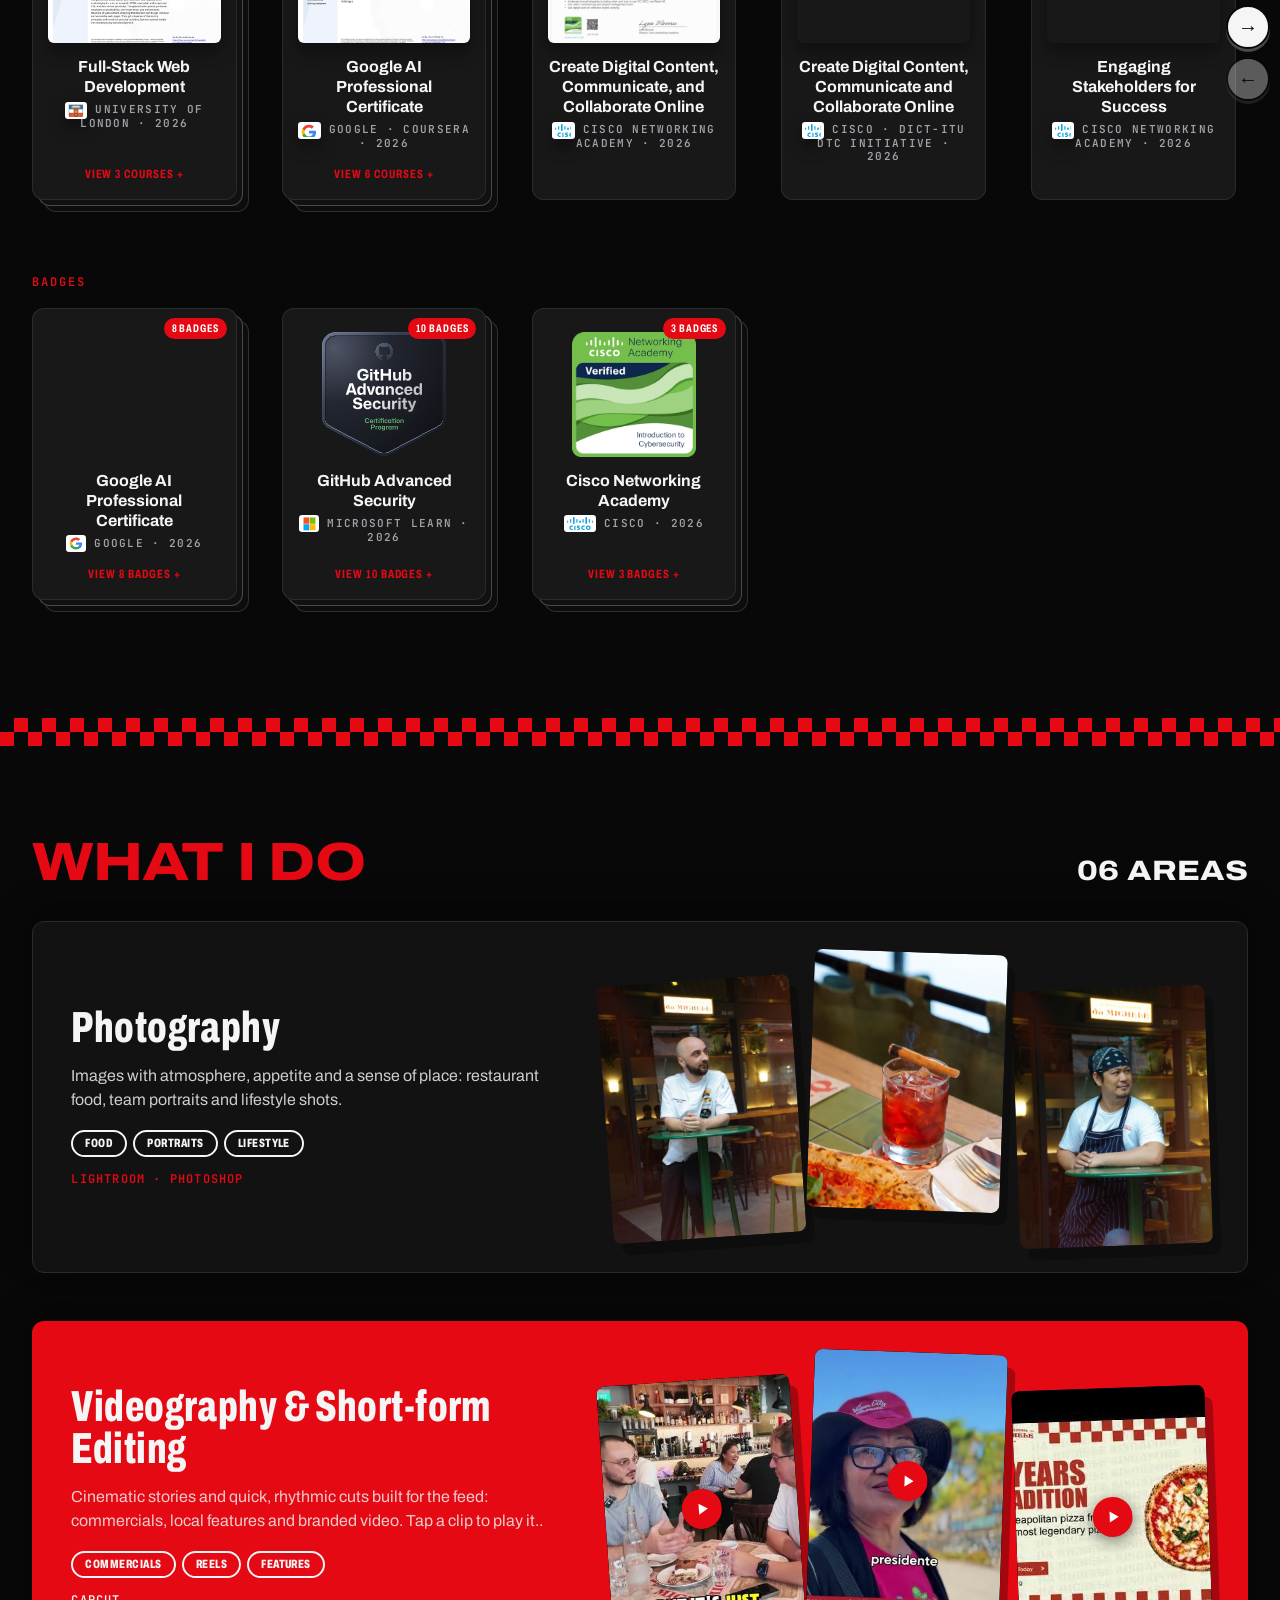
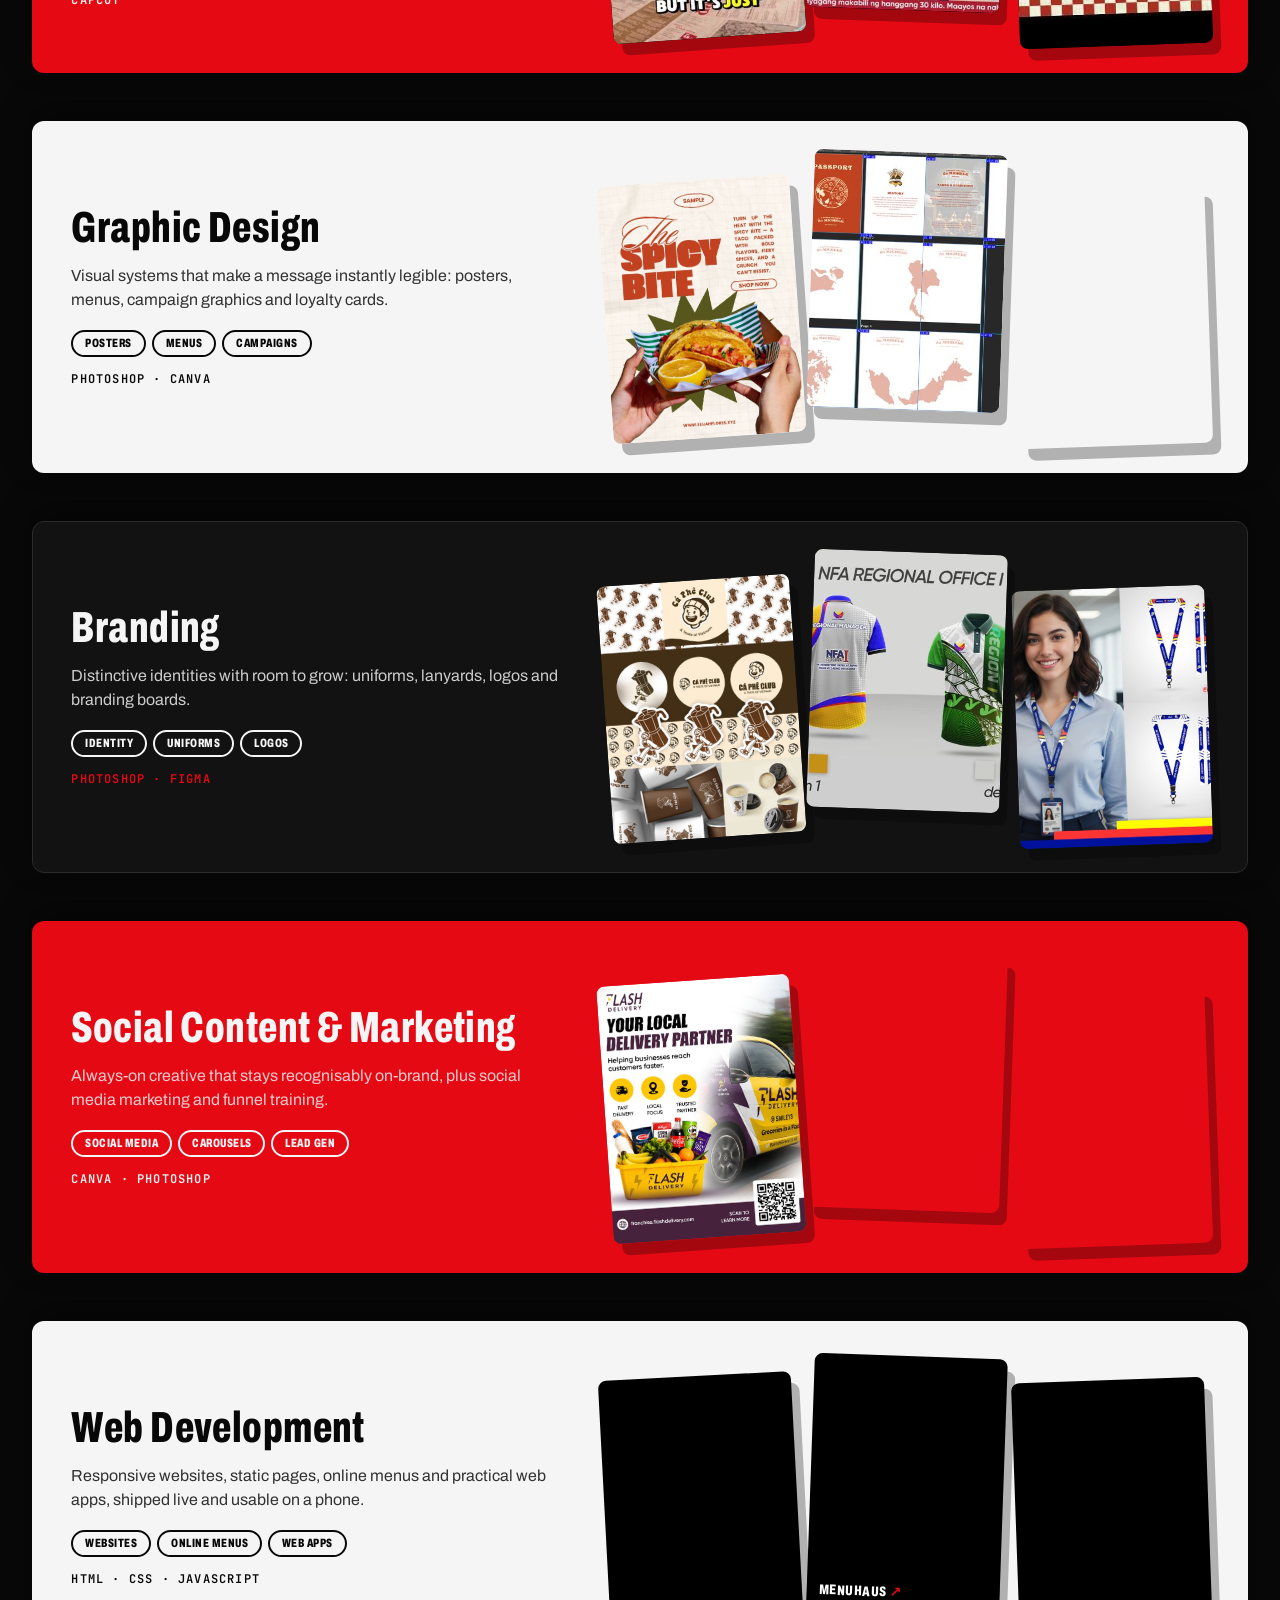
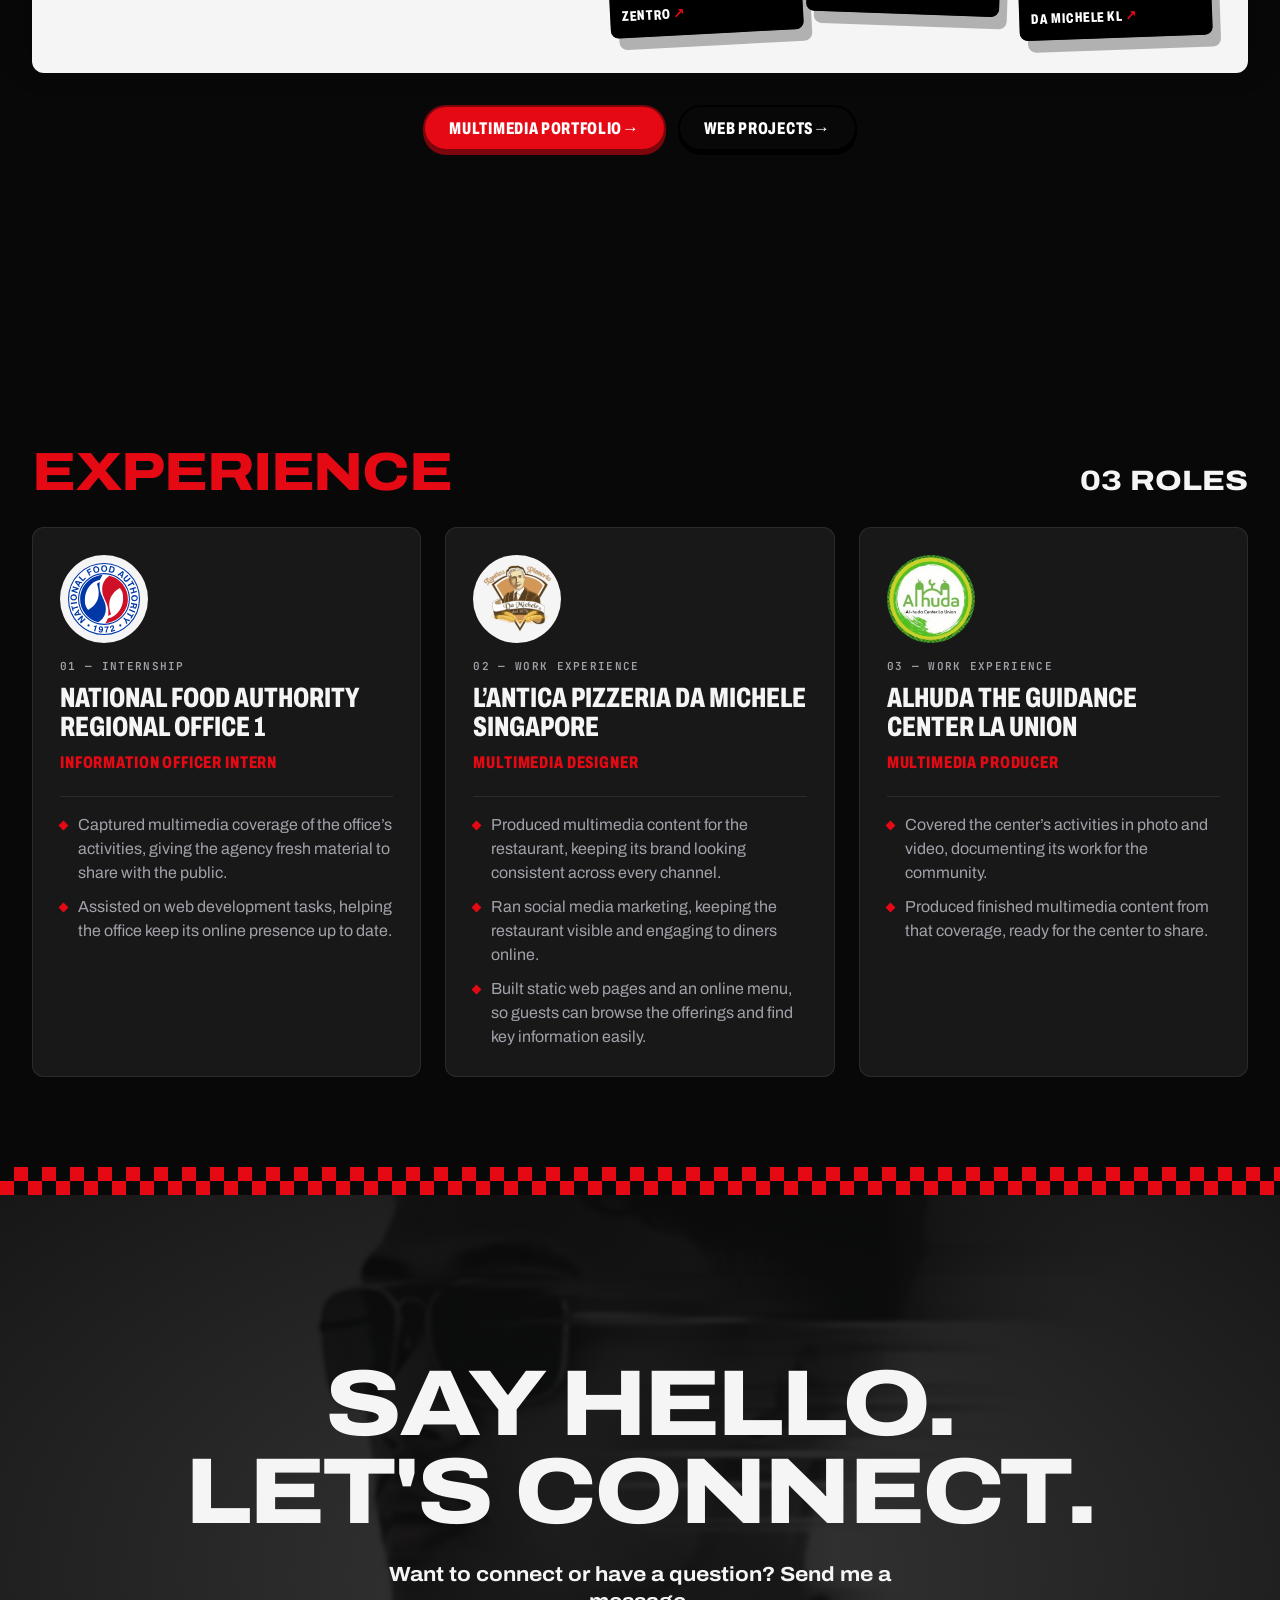
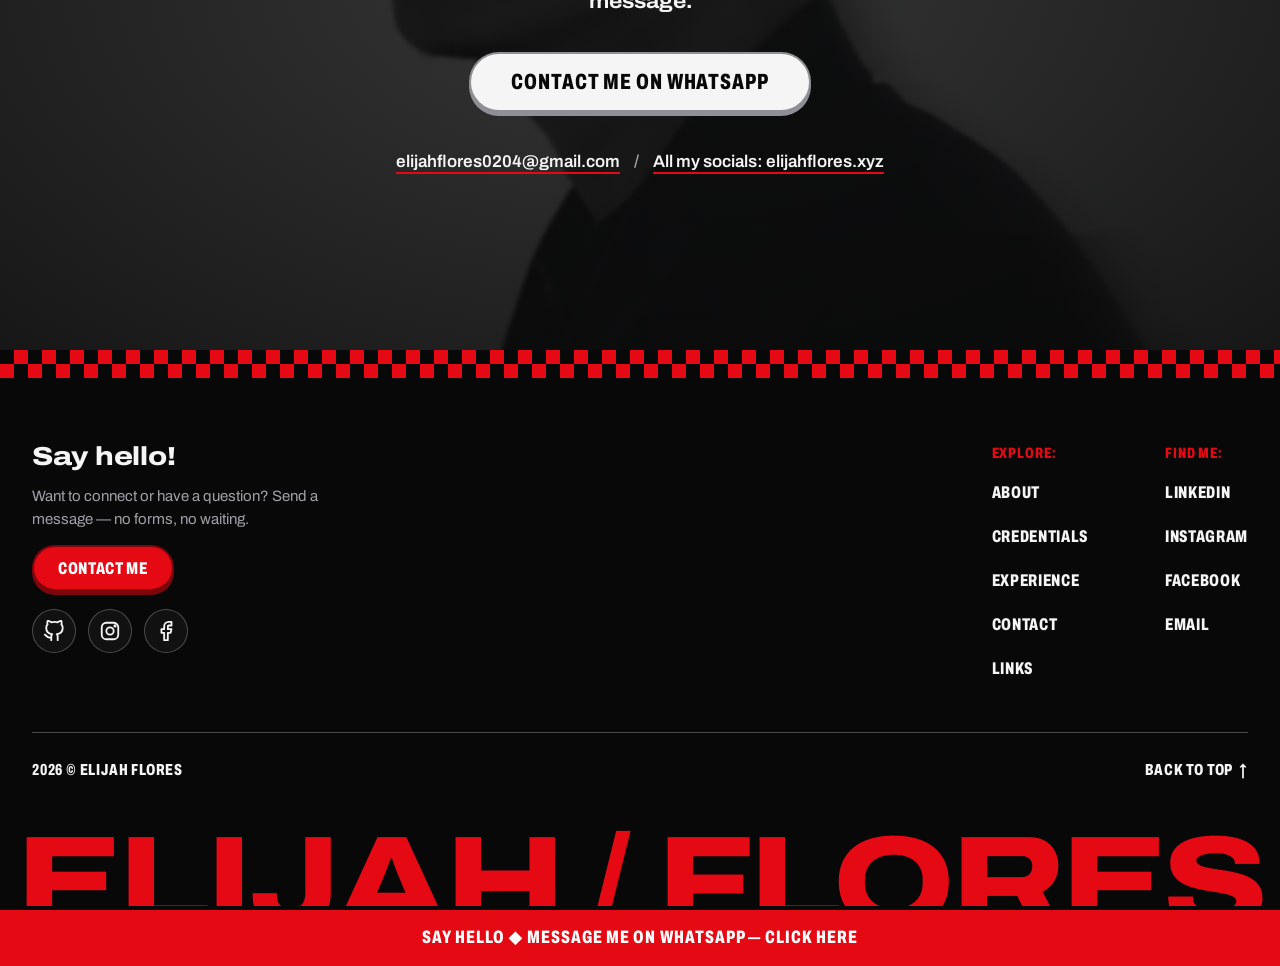
==== commit 1f0d9bcb: "About: move Experience below What I do Co-Authored-By: Claude Sonnet 5.5 <noreply@anthropic.com>" ====
--- a/about/index.html
+++ b/about/index.html
@@ -684,6 +684,95 @@
       </div>
     </section>
 
+    <div class="checker" aria-hidden="true"></div>
+
+    <section class="caps" id="what" aria-labelledby="what-title">
+      <div class="container">
+        <header class="work__head">
+          <h2 class="display display--red" id="what-title">WHAT I DO</h2>
+          <p class="work__count" aria-hidden="true">06 AREAS</p>
+        </header>
+        <ul class="stack" role="list">
+          <li class="panel">
+            <div class="panel__text">
+              <span class="panel__num" aria-hidden="true">01</span>
+              <h3>Photography</h3>
+              <p>Images with atmosphere, appetite and a sense of place: restaurant food, team portraits and lifestyle shots.</p>
+              <ul class="tags" role="list"><li>Food</li><li>Portraits</li><li>Lifestyle</li></ul>
+              <p class="panel__tools">Lightroom · Photoshop</p>
+            </div>
+            <div class="panel__media panel__media--stack">
+              <img src="../web-development/assets/images/services/ph1.jpg" alt="" loading="lazy" decoding="async"><img src="../web-development/assets/images/services/ph3.jpg" alt="" loading="lazy" decoding="async"><img src="../web-development/assets/images/services/ph2.jpg" alt="" loading="lazy" decoding="async">
+            </div>
+          </li>
+          <li class="panel">
+            <div class="panel__text">
+              <span class="panel__num" aria-hidden="true">02</span>
+              <h3>Videography &amp; Short-form Editing</h3>
+              <p>Cinematic stories and quick, rhythmic cuts built for the feed: commercials, local features and branded video. Tap a clip to play it..</p>
+              <ul class="tags" role="list"><li>Commercials</li><li>Reels</li><li>Features</li></ul>
+              <p class="panel__tools">CapCut</p>
+            </div>
+            <div class="panel__media panel__media--clips">
+              <button class="clip" type="button" data-yt="_10MDIib3GI" aria-label="Play video: Ryze 7"><img src="../web-development/assets/images/services/yt__10MDIib3GI.jpg" alt="" loading="lazy" decoding="async"><span class="clip__play" aria-hidden="true"></span></button><button class="clip" type="button" data-yt="A_dGdBf0D8Q" aria-label="Play video: P20 La Union"><img src="../web-development/assets/images/services/yt_A_dGdBf0D8Q.jpg" alt="" loading="lazy" decoding="async"><span class="clip__play" aria-hidden="true"></span></button><button class="clip" type="button" data-yt="er4WewaWYjk" aria-label="Play video: Hotel Advertisement"><img src="../web-development/assets/images/services/yt_er4WewaWYjk.jpg" alt="" loading="lazy" decoding="async"><span class="clip__play" aria-hidden="true"></span></button>
+            </div>
+          </li>
+          <li class="panel">
+            <div class="panel__text">
+              <span class="panel__num" aria-hidden="true">03</span>
+              <h3>Graphic Design</h3>
+              <p>Visual systems that make a message instantly legible: posters, menus, campaign graphics and loyalty cards.</p>
+              <ul class="tags" role="list"><li>Posters</li><li>Menus</li><li>Campaigns</li></ul>
+              <p class="panel__tools">Photoshop · Canva</p>
+            </div>
+            <div class="panel__media panel__media--stack">
+              <img src="../web-development/assets/images/services/gd2.jpg" alt="" loading="lazy" decoding="async"><img src="../web-development/assets/images/services/gd1.jpg" alt="" loading="lazy" decoding="async"><img src="../web-development/assets/images/services/gd3.jpg" alt="" loading="lazy" decoding="async">
+            </div>
+          </li>
+          <li class="panel">
+            <div class="panel__text">
+              <span class="panel__num" aria-hidden="true">04</span>
+              <h3>Branding</h3>
+              <p>Distinctive identities with room to grow: uniforms, lanyards, logos and branding boards.</p>
+              <ul class="tags" role="list"><li>Identity</li><li>Uniforms</li><li>Logos</li></ul>
+              <p class="panel__tools">Photoshop · Figma</p>
+            </div>
+            <div class="panel__media panel__media--stack">
+              <img src="../web-development/assets/images/services/br1.jpg" alt="" loading="lazy" decoding="async"><img src="../web-development/assets/images/services/br2.jpg" alt="" loading="lazy" decoding="async"><img src="../web-development/assets/images/services/br3.jpg" alt="" loading="lazy" decoding="async">
+            </div>
+          </li>
+          <li class="panel">
+            <div class="panel__text">
+              <span class="panel__num" aria-hidden="true">05</span>
+              <h3>Social Content &amp; Marketing</h3>
+              <p>Always-on creative that stays recognisably on-brand, plus social media marketing and funnel training.</p>
+              <ul class="tags" role="list"><li>Social media</li><li>Carousels</li><li>Lead gen</li></ul>
+              <p class="panel__tools">Canva · Photoshop</p>
+            </div>
+            <div class="panel__media panel__media--stack">
+              <img src="../web-development/assets/images/services/so1.jpg" alt="" loading="lazy" decoding="async"><img src="../web-development/assets/images/services/so3.jpg" alt="" loading="lazy" decoding="async"><img src="../web-development/assets/images/services/so2.jpg" alt="" loading="lazy" decoding="async">
+            </div>
+          </li>
+          <li class="panel">
+            <div class="panel__text">
+              <span class="panel__num" aria-hidden="true">06</span>
+              <h3>Web Development</h3>
+              <p>Responsive websites, static pages, online menus and practical web apps, shipped live and usable on a phone.</p>
+              <ul class="tags" role="list"><li>Websites</li><li>Online menus</li><li>Web apps</li></ul>
+              <p class="panel__tools">HTML · CSS · JavaScript</p>
+            </div>
+            <div class="panel__media panel__media--sites">
+              <a class="site" href="https://zentro-chs.pages.dev" target="_blank" rel="noopener noreferrer"><img src="../web-development/assets/images/project-zentro.webp" alt="" loading="lazy" decoding="async"><span>Zentro <i aria-hidden="true">↗</i><span class="visually-hidden"> (opens in a new tab)</span></span></a><a class="site" href="https://menuhaus.click" target="_blank" rel="noopener noreferrer"><img src="../web-development/assets/images/project-menuhaus.webp" alt="" loading="lazy" decoding="async"><span>MenuHaus <i aria-hidden="true">↗</i><span class="visually-hidden"> (opens in a new tab)</span></span></a><a class="site" href="https://damichele-kl.pages.dev/" target="_blank" rel="noopener noreferrer"><img src="../web-development/assets/images/project-damichele.webp" alt="" loading="lazy" decoding="async"><span>Da Michele KL <i aria-hidden="true">↗</i><span class="visually-hidden"> (opens in a new tab)</span></span></a>
+            </div>
+          </li>
+        </ul>
+        <div class="svcs__actions">
+          <a class="btn btn--red" href="https://elijahportfolio.xyz" target="_blank" rel="noopener noreferrer">MULTIMEDIA PORTFOLIO<span class="visually-hidden"> (opens in a new tab)</span> <span aria-hidden="true">→</span></a>
+          <a class="btn btn--dark" href="../web-development/projects.html">WEB PROJECTS <span aria-hidden="true">→</span></a>
+        </div>
+      </div>
+    </section>
+
     <div class="about about-page"><div class="container"><section class="exp reveal" id="experience" aria-labelledby="exp-title">
           <header class="work__head">
             <h2 class="display display--red" id="exp-title">EXPERIENCE</h2>
@@ -726,95 +815,6 @@
 
     <div class="checker" aria-hidden="true"></div>
 
-    <section class="caps" id="what" aria-labelledby="what-title">
-      <div class="container">
-        <header class="work__head">
-          <h2 class="display display--red" id="what-title">WHAT I DO</h2>
-          <p class="work__count" aria-hidden="true">06 AREAS</p>
-        </header>
-        <ul class="stack" role="list">
-          <li class="panel">
-            <div class="panel__text">
-              <span class="panel__num" aria-hidden="true">01</span>
-              <h3>Photography</h3>
-              <p>Images with atmosphere, appetite and a sense of place: restaurant food, team portraits and lifestyle shots.</p>
-              <ul class="tags" role="list"><li>Food</li><li>Portraits</li><li>Lifestyle</li></ul>
-              <p class="panel__tools">Lightroom · Photoshop</p>
-            </div>
-            <div class="panel__media panel__media--stack">
-              <img src="../web-development/assets/images/services/ph1.jpg" alt="" loading="lazy" decoding="async"><img src="../web-development/assets/images/services/ph3.jpg" alt="" loading="lazy" decoding="async"><img src="../web-development/assets/images/services/ph2.jpg" alt="" loading="lazy" decoding="async">
-            </div>
-          </li>
-          <li class="panel">
-            <div class="panel__text">
-              <span class="panel__num" aria-hidden="true">02</span>
-              <h3>Videography &amp; Short-form Editing</h3>
-              <p>Cinematic stories and quick, rhythmic cuts built for the feed: commercials, local features and branded video. Tap a clip to play it..</p>
-              <ul class="tags" role="list"><li>Commercials</li><li>Reels</li><li>Features</li></ul>
-              <p class="panel__tools">CapCut</p>
-            </div>
-            <div class="panel__media panel__media--clips">
-              <button class="clip" type="button" data-yt="_10MDIib3GI" aria-label="Play video: Ryze 7"><img src="../web-development/assets/images/services/yt__10MDIib3GI.jpg" alt="" loading="lazy" decoding="async"><span class="clip__play" aria-hidden="true"></span></button><button class="clip" type="button" data-yt="A_dGdBf0D8Q" aria-label="Play video: P20 La Union"><img src="../web-development/assets/images/services/yt_A_dGdBf0D8Q.jpg" alt="" loading="lazy" decoding="async"><span class="clip__play" aria-hidden="true"></span></button><button class="clip" type="button" data-yt="er4WewaWYjk" aria-label="Play video: Hotel Advertisement"><img src="../web-development/assets/images/services/yt_er4WewaWYjk.jpg" alt="" loading="lazy" decoding="async"><span class="clip__play" aria-hidden="true"></span></button>
-            </div>
-          </li>
-          <li class="panel">
-            <div class="panel__text">
-              <span class="panel__num" aria-hidden="true">03</span>
-              <h3>Graphic Design</h3>
-              <p>Visual systems that make a message instantly legible: posters, menus, campaign graphics and loyalty cards.</p>
-              <ul class="tags" role="list"><li>Posters</li><li>Menus</li><li>Campaigns</li></ul>
-              <p class="panel__tools">Photoshop · Canva</p>
-            </div>
-            <div class="panel__media panel__media--stack">
-              <img src="../web-development/assets/images/services/gd2.jpg" alt="" loading="lazy" decoding="async"><img src="../web-development/assets/images/services/gd1.jpg" alt="" loading="lazy" decoding="async"><img src="../web-development/assets/images/services/gd3.jpg" alt="" loading="lazy" decoding="async">
-            </div>
-          </li>
-          <li class="panel">
-            <div class="panel__text">
-              <span class="panel__num" aria-hidden="true">04</span>
-              <h3>Branding</h3>
-              <p>Distinctive identities with room to grow: uniforms, lanyards, logos and branding boards.</p>
-              <ul class="tags" role="list"><li>Identity</li><li>Uniforms</li><li>Logos</li></ul>
-              <p class="panel__tools">Photoshop · Figma</p>
-            </div>
-            <div class="panel__media panel__media--stack">
-              <img src="../web-development/assets/images/services/br1.jpg" alt="" loading="lazy" decoding="async"><img src="../web-development/assets/images/services/br2.jpg" alt="" loading="lazy" decoding="async"><img src="../web-development/assets/images/services/br3.jpg" alt="" loading="lazy" decoding="async">
-            </div>
-          </li>
-          <li class="panel">
-            <div class="panel__text">
-              <span class="panel__num" aria-hidden="true">05</span>
-              <h3>Social Content &amp; Marketing</h3>
-              <p>Always-on creative that stays recognisably on-brand, plus social media marketing and funnel training.</p>
-              <ul class="tags" role="list"><li>Social media</li><li>Carousels</li><li>Lead gen</li></ul>
-              <p class="panel__tools">Canva · Photoshop</p>
-            </div>
-            <div class="panel__media panel__media--stack">
-              <img src="../web-development/assets/images/services/so1.jpg" alt="" loading="lazy" decoding="async"><img src="../web-development/assets/images/services/so3.jpg" alt="" loading="lazy" decoding="async"><img src="../web-development/assets/images/services/so2.jpg" alt="" loading="lazy" decoding="async">
-            </div>
-          </li>
-          <li class="panel">
-            <div class="panel__text">
-              <span class="panel__num" aria-hidden="true">06</span>
-              <h3>Web Development</h3>
-              <p>Responsive websites, static pages, online menus and practical web apps, shipped live and usable on a phone.</p>
-              <ul class="tags" role="list"><li>Websites</li><li>Online menus</li><li>Web apps</li></ul>
-              <p class="panel__tools">HTML · CSS · JavaScript</p>
-            </div>
-            <div class="panel__media panel__media--sites">
-              <a class="site" href="https://zentro-chs.pages.dev" target="_blank" rel="noopener noreferrer"><img src="../web-development/assets/images/project-zentro.webp" alt="" loading="lazy" decoding="async"><span>Zentro <i aria-hidden="true">↗</i><span class="visually-hidden"> (opens in a new tab)</span></span></a><a class="site" href="https://menuhaus.click" target="_blank" rel="noopener noreferrer"><img src="../web-development/assets/images/project-menuhaus.webp" alt="" loading="lazy" decoding="async"><span>MenuHaus <i aria-hidden="true">↗</i><span class="visually-hidden"> (opens in a new tab)</span></span></a><a class="site" href="https://damichele-kl.pages.dev/" target="_blank" rel="noopener noreferrer"><img src="../web-development/assets/images/project-damichele.webp" alt="" loading="lazy" decoding="async"><span>Da Michele KL <i aria-hidden="true">↗</i><span class="visually-hidden"> (opens in a new tab)</span></span></a>
-            </div>
-          </li>
-        </ul>
-        <div class="svcs__actions">
-          <a class="btn btn--red" href="https://elijahportfolio.xyz" target="_blank" rel="noopener noreferrer">MULTIMEDIA PORTFOLIO<span class="visually-hidden"> (opens in a new tab)</span> <span aria-hidden="true">→</span></a>
-          <a class="btn btn--dark" href="../web-development/projects.html">WEB PROJECTS <span aria-hidden="true">→</span></a>
-        </div>
-      </div>
-    </section>
-
-    <div class="checker" aria-hidden="true"></div>
-
     <section class="contact" id="contact" aria-labelledby="contact-title">
       <img class="contact__bg" src="../web-development/assets/images/elijah-flores.webp" alt="" width="1400" height="933" loading="lazy" decoding="async">
       <div class="container contact__inner reveal">
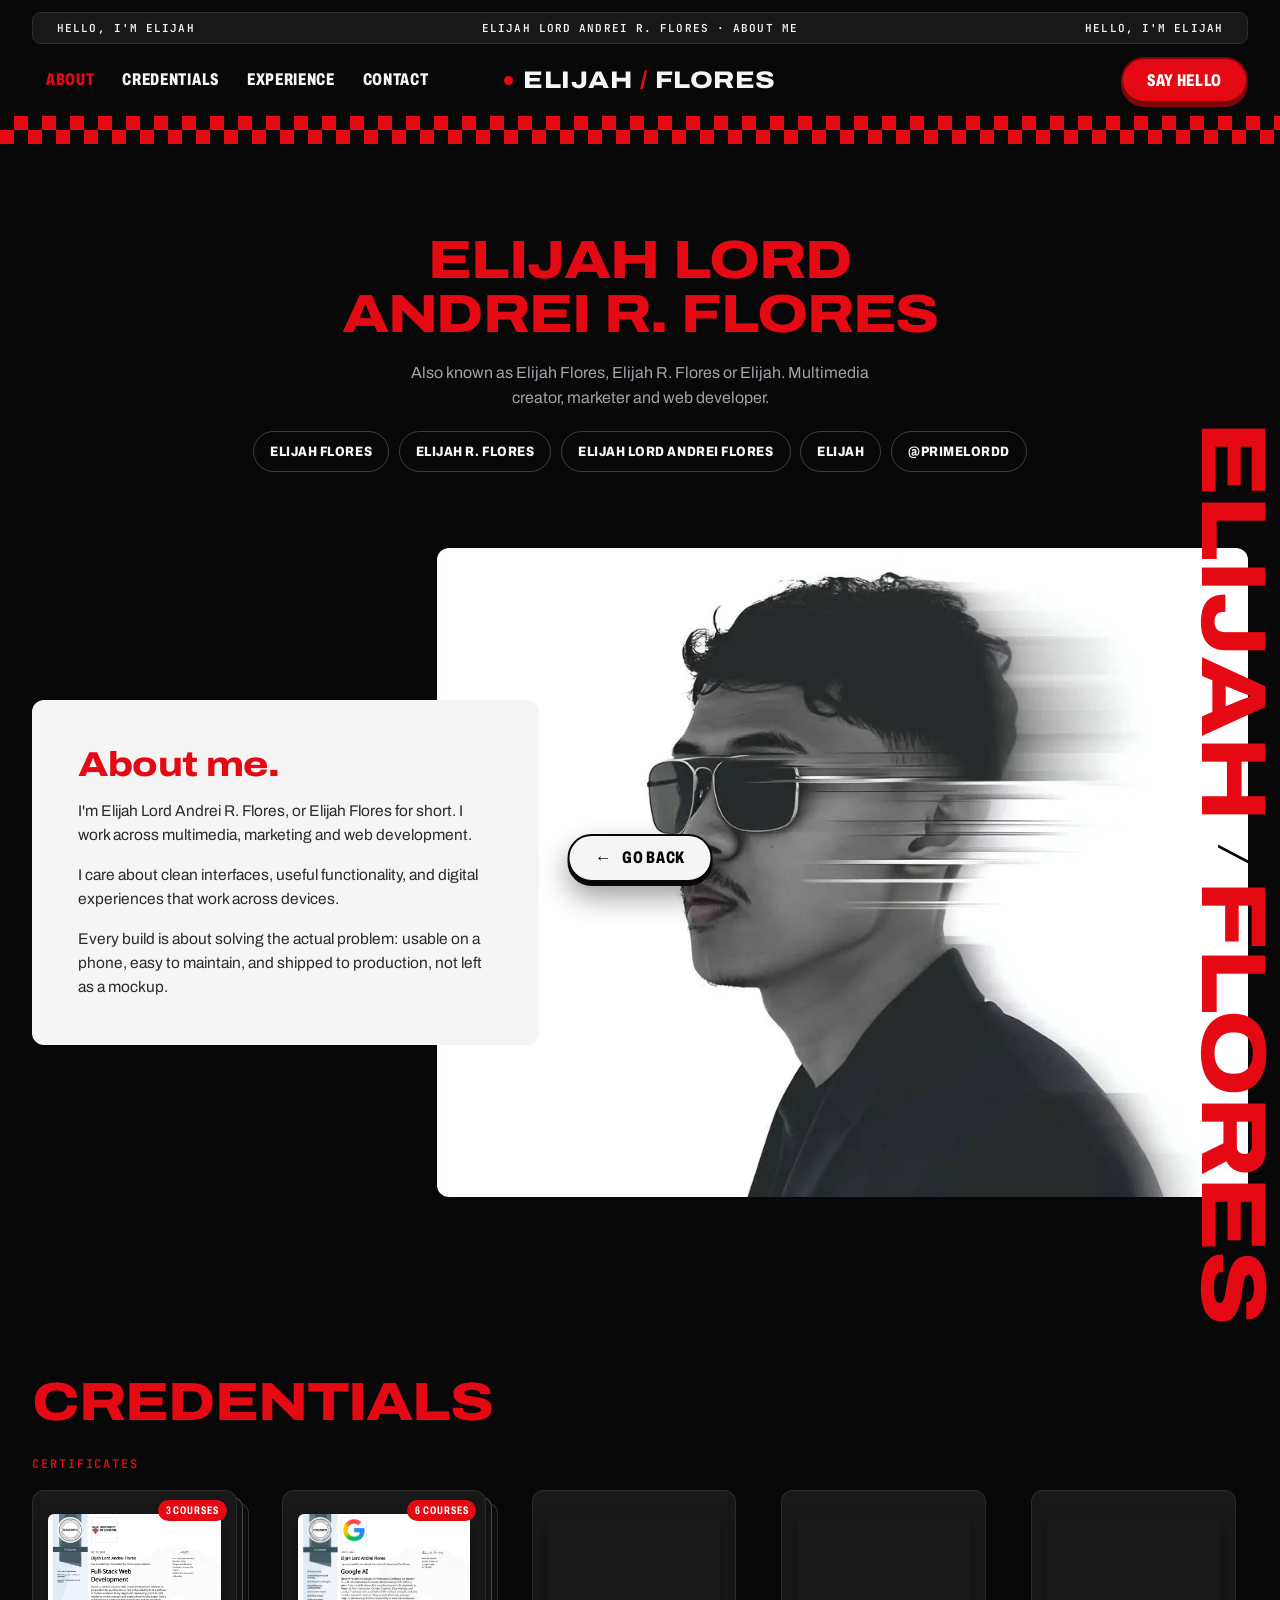
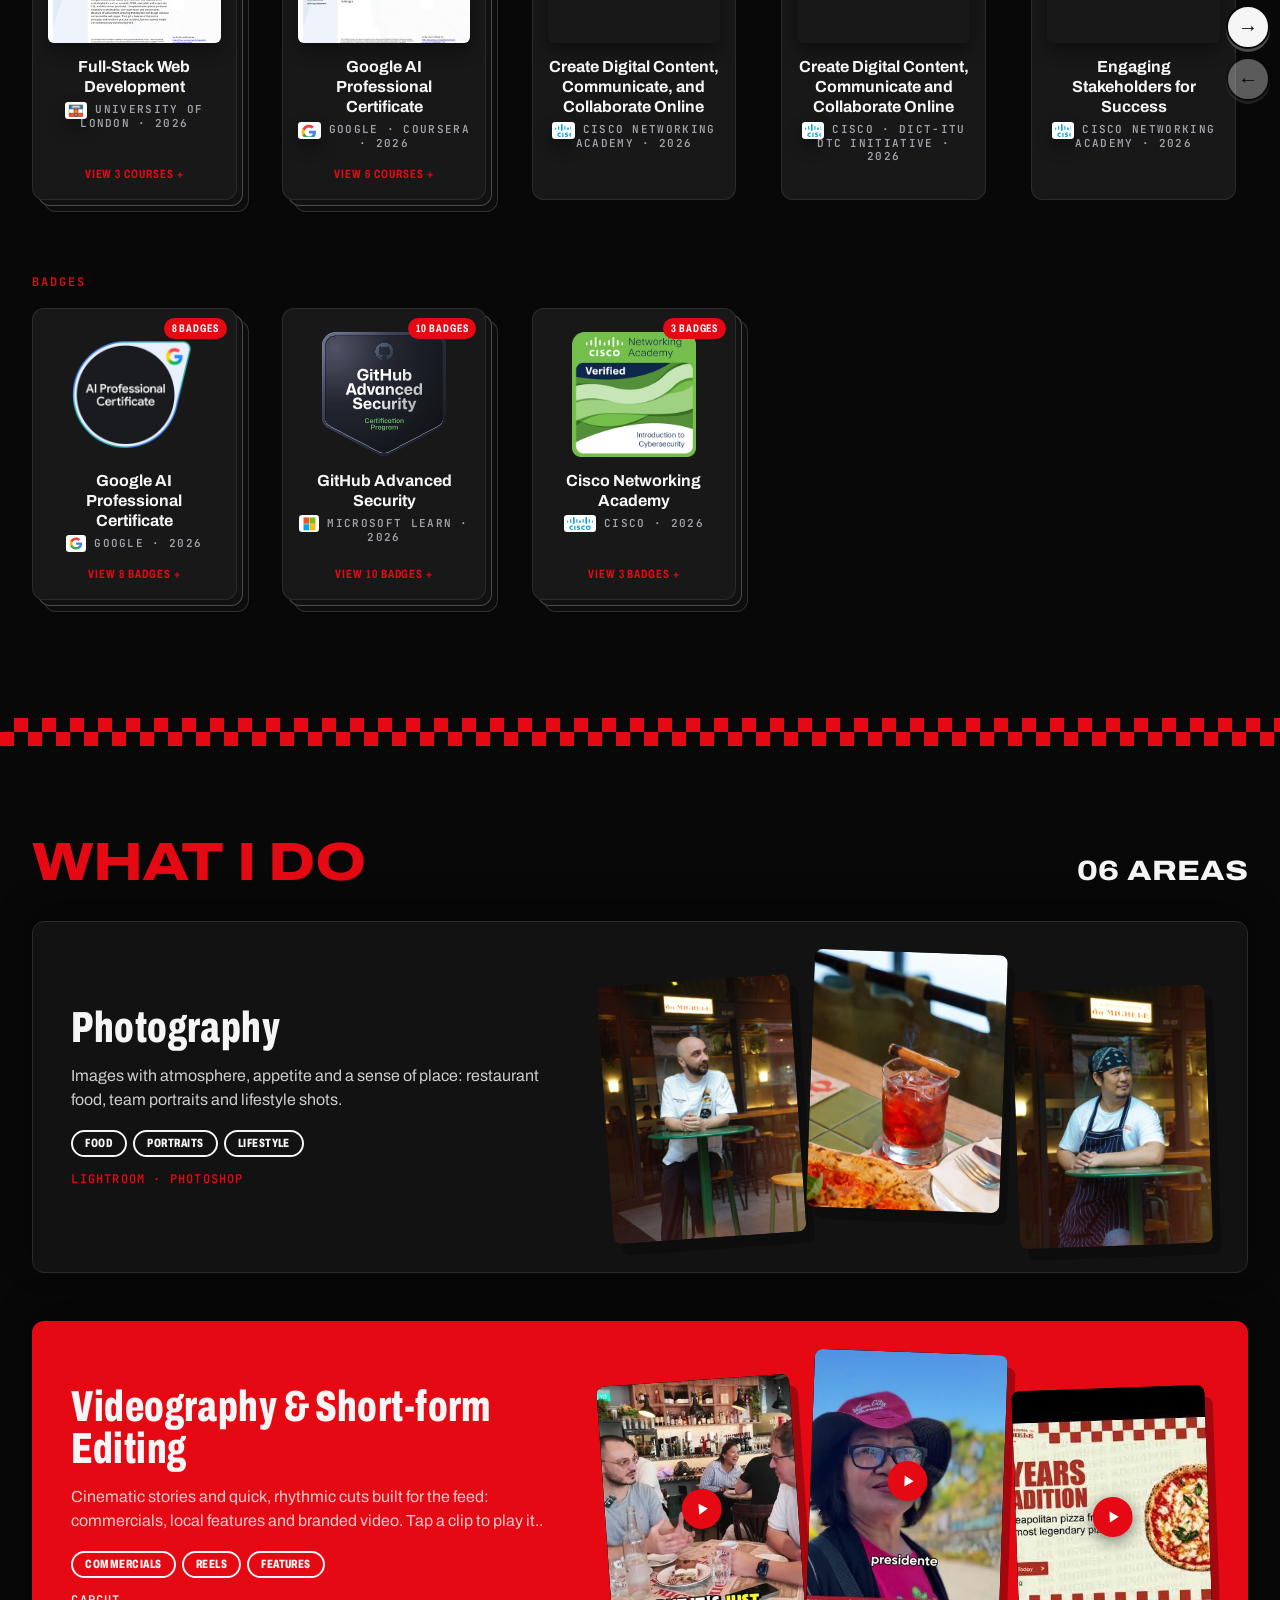
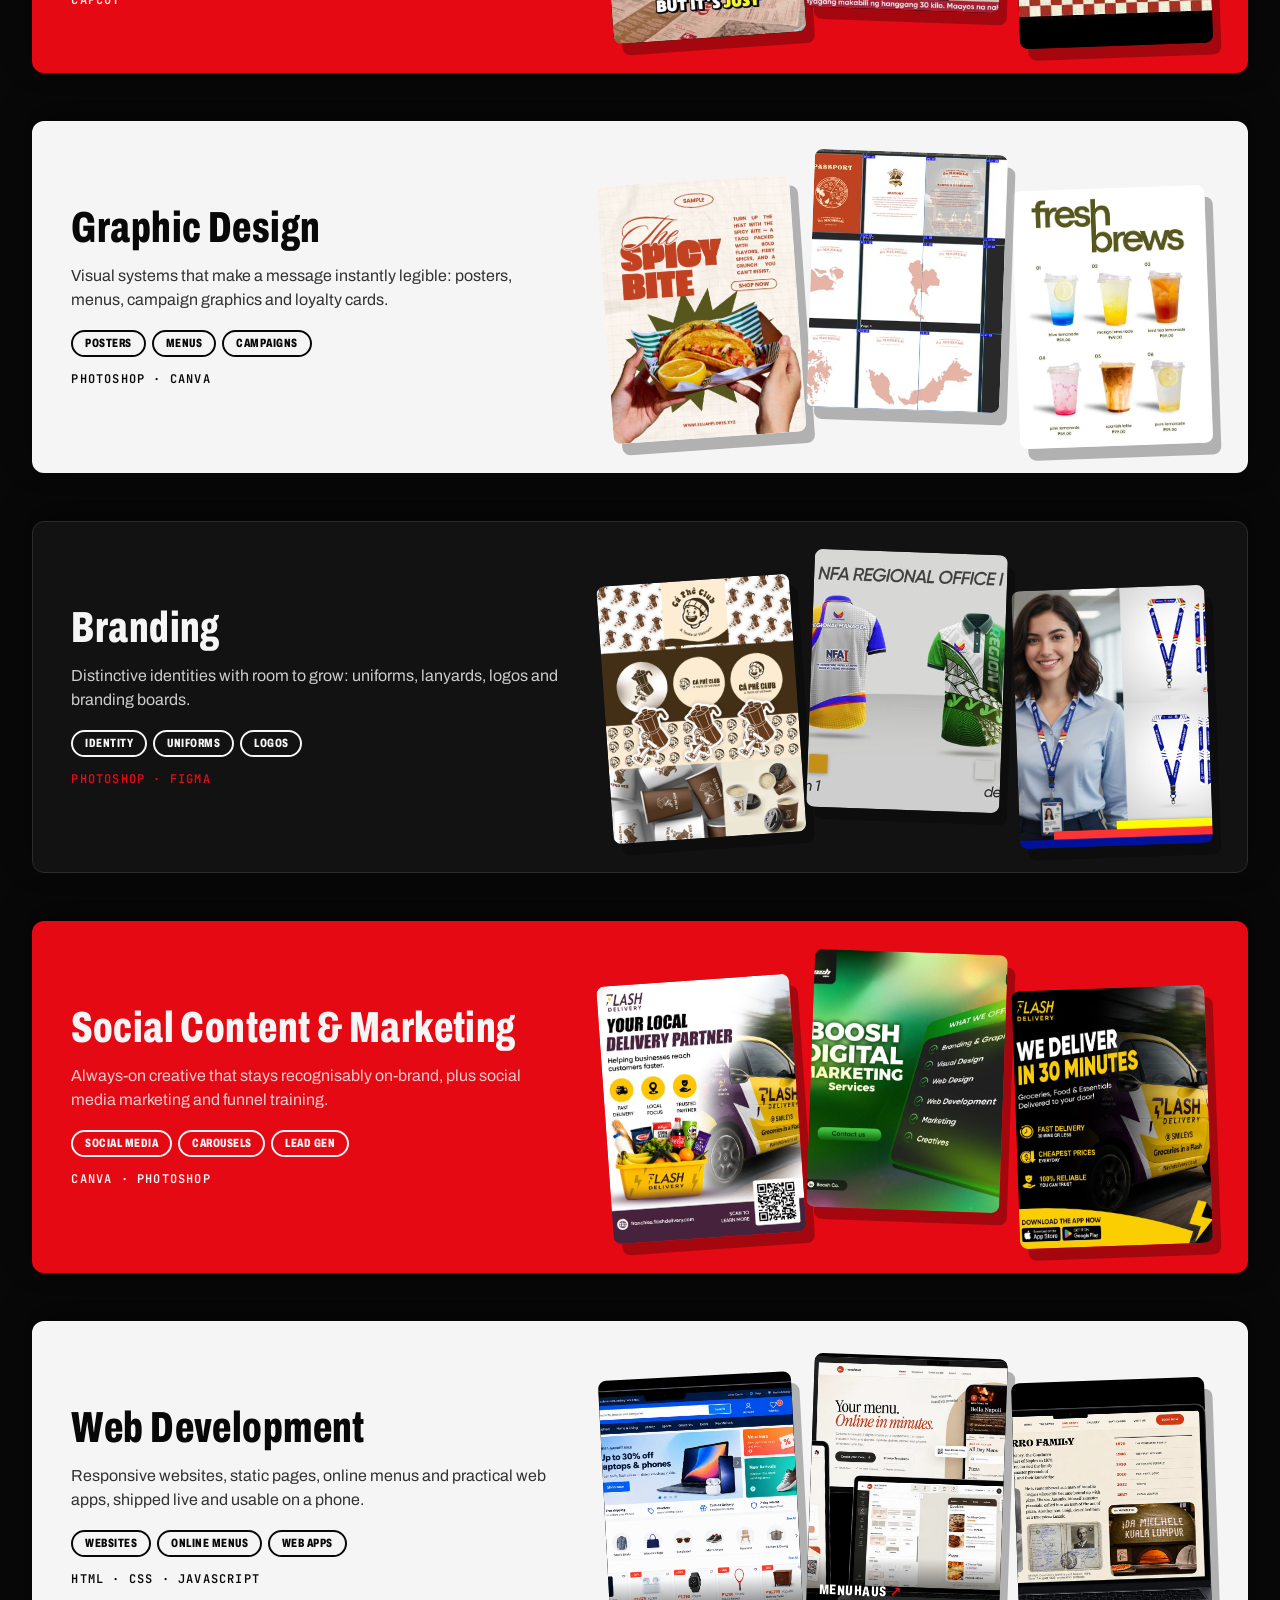
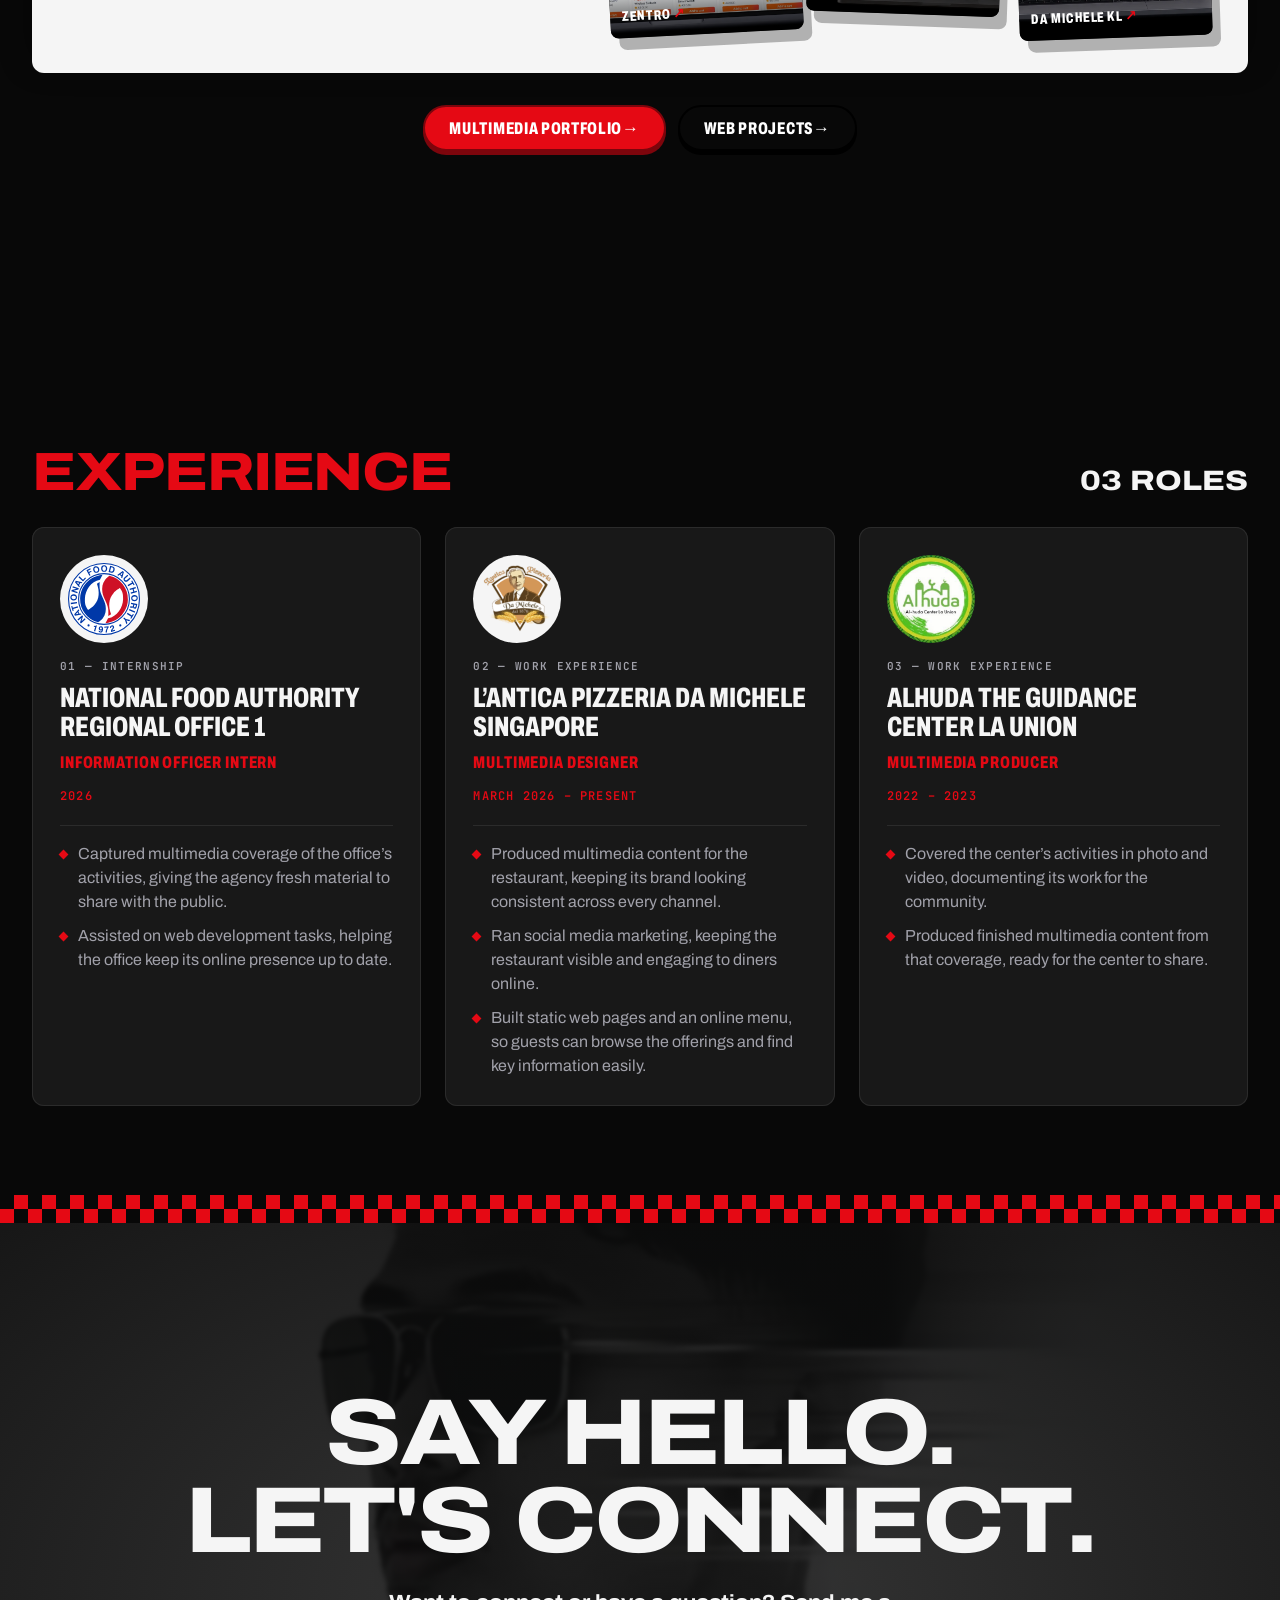
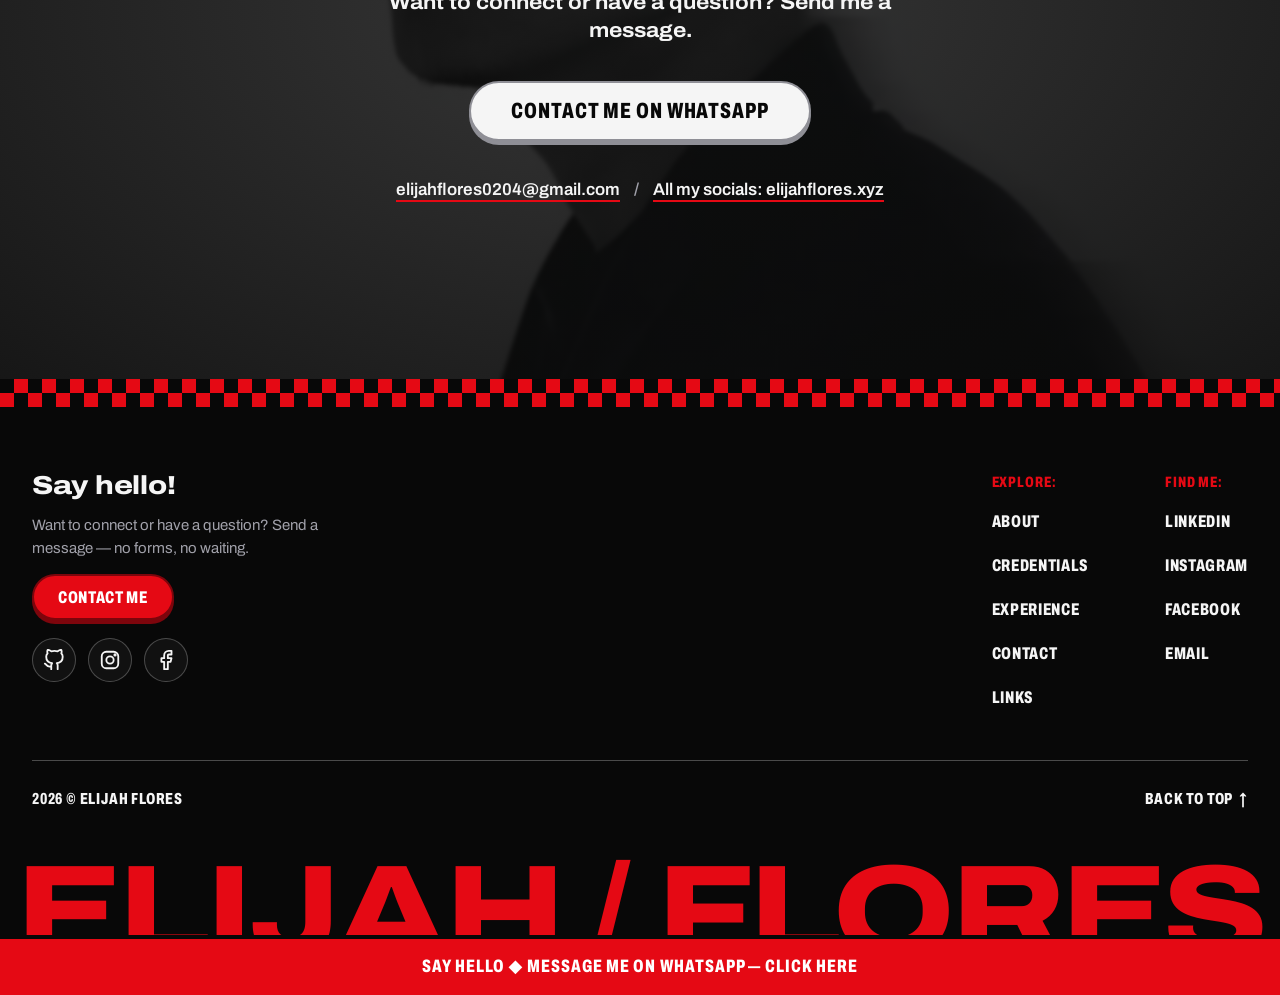
==== commit 801be467: "About: add dates to experience Co-Authored-By: Claude Sonnet 5.5 <noreply@anthropic.com>" ====
--- a/about/index.html
+++ b/about/index.html
@@ -784,6 +784,7 @@
               <p class="exp__num">01 — INTERNSHIP</p>
               <h3 class="exp__org">National Food Authority Regional Office 1</h3>
               <p class="exp__role">Information Officer Intern</p>
+              <p class="exp__dates">2026</p>
               <ul class="exp__points" role="list">
                 <li>Captured multimedia coverage of the office’s activities, giving the agency fresh material to share with the public.</li>
                 <li>Assisted on web development tasks, helping the office keep its online presence up to date.</li>
@@ -794,6 +795,7 @@
               <p class="exp__num">02 — WORK EXPERIENCE</p>
               <h3 class="exp__org">L’Antica Pizzeria Da Michele Singapore</h3>
               <p class="exp__role">Multimedia Designer</p>
+              <p class="exp__dates">March 2026 – Present</p>
               <ul class="exp__points" role="list">
                 <li>Produced multimedia content for the restaurant, keeping its brand looking consistent across every channel.</li>
                 <li>Ran social media marketing, keeping the restaurant visible and engaging to diners online.</li>
@@ -805,6 +807,7 @@
               <p class="exp__num">03 — WORK EXPERIENCE</p>
               <h3 class="exp__org">Alhuda The Guidance Center La Union</h3>
               <p class="exp__role">Multimedia Producer</p>
+              <p class="exp__dates">2022 – 2023</p>
               <ul class="exp__points" role="list">
                 <li>Covered the center’s activities in photo and video, documenting its work for the community.</li>
                 <li>Produced finished multimedia content from that coverage, ready for the center to share.</li>
--- a/about/about.css
+++ b/about/about.css
@@ -109,3 +109,5 @@
 .preview__site { display: grid; justify-items: center; gap: 1rem; padding: 1rem 1rem 1.25rem; }
 .preview__close { position: absolute; top: 0.5rem; right: 0.5rem; z-index: 2; width: 2.5rem; height: 2.5rem; border: 0; border-radius: 50%; background: rgba(0, 0, 0, 0.7); color: #fff; font-size: 1.5rem; line-height: 1; cursor: pointer; }
 .preview-open { overflow: hidden; }
+
+.exp__dates { margin-top: 0.25rem; font: 600 0.75rem/1.4 var(--font-mono); letter-spacing: 0.1em; text-transform: uppercase; color: var(--red); }
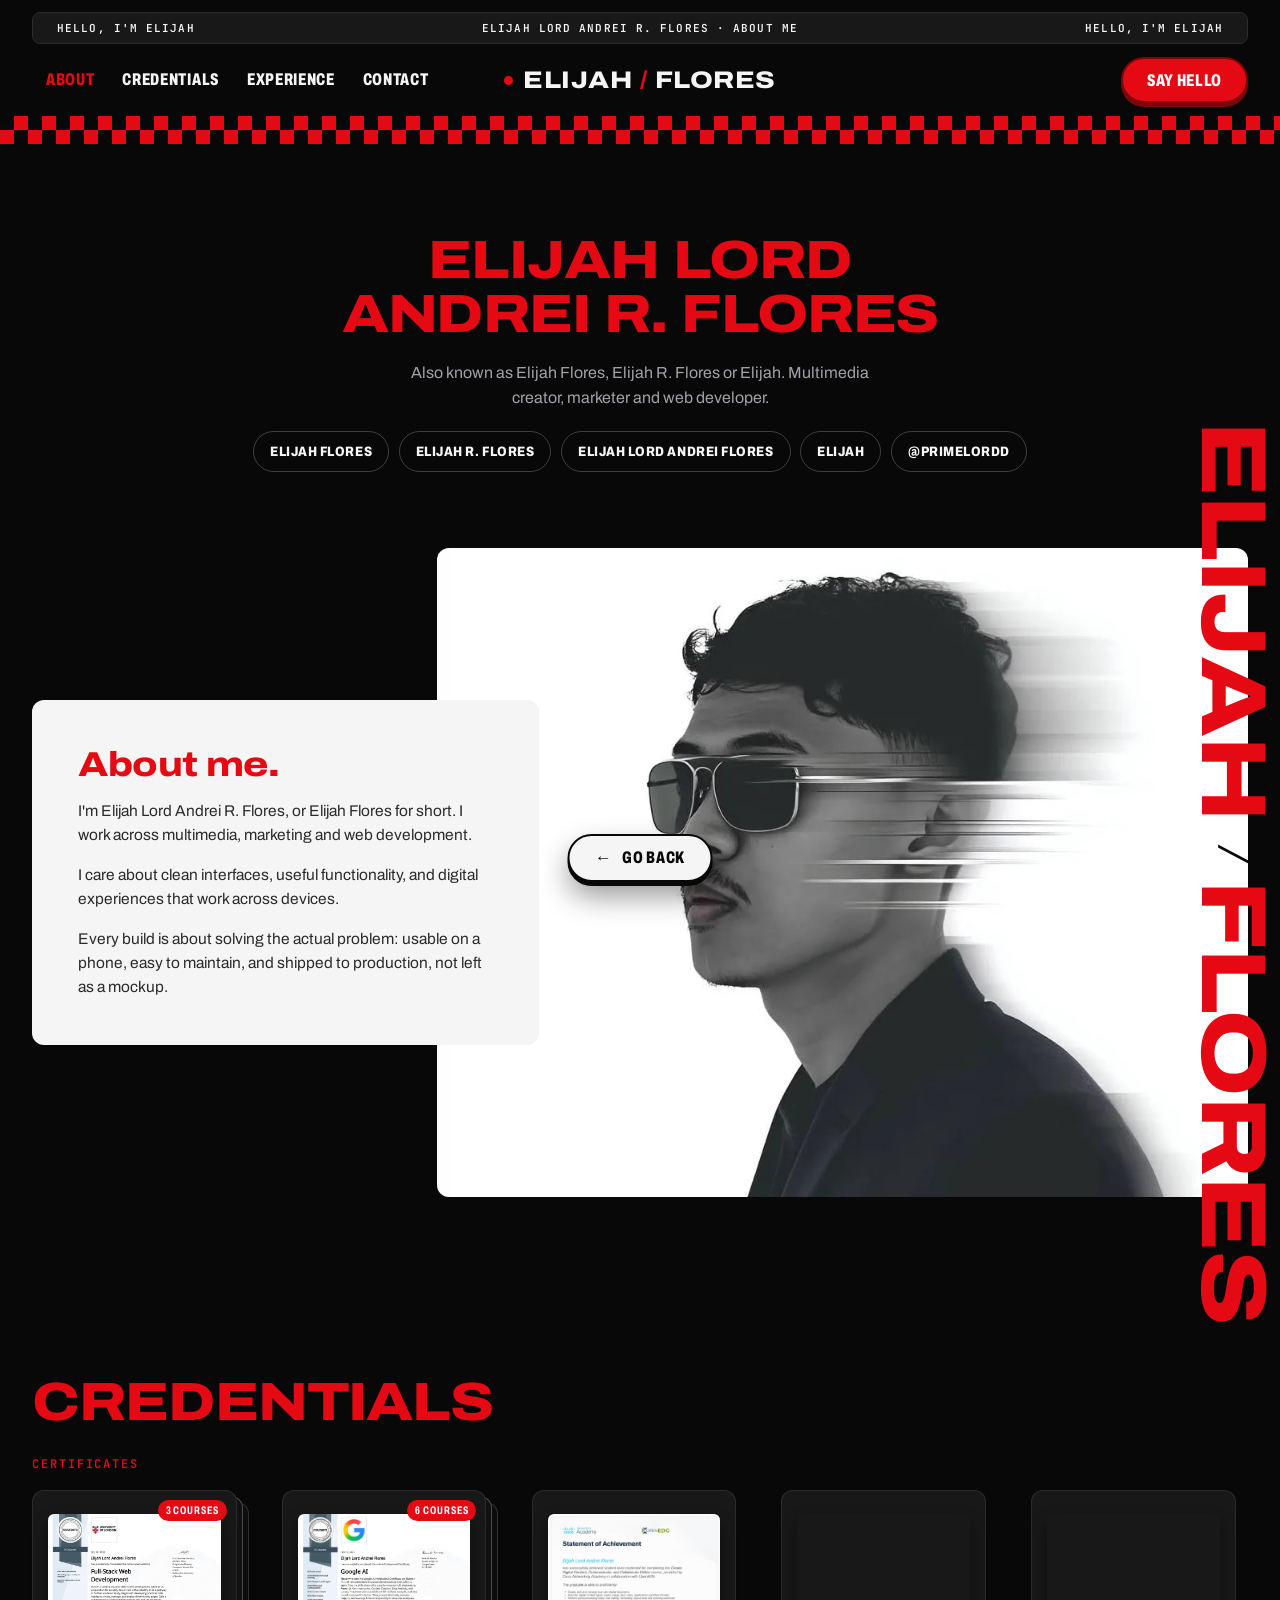
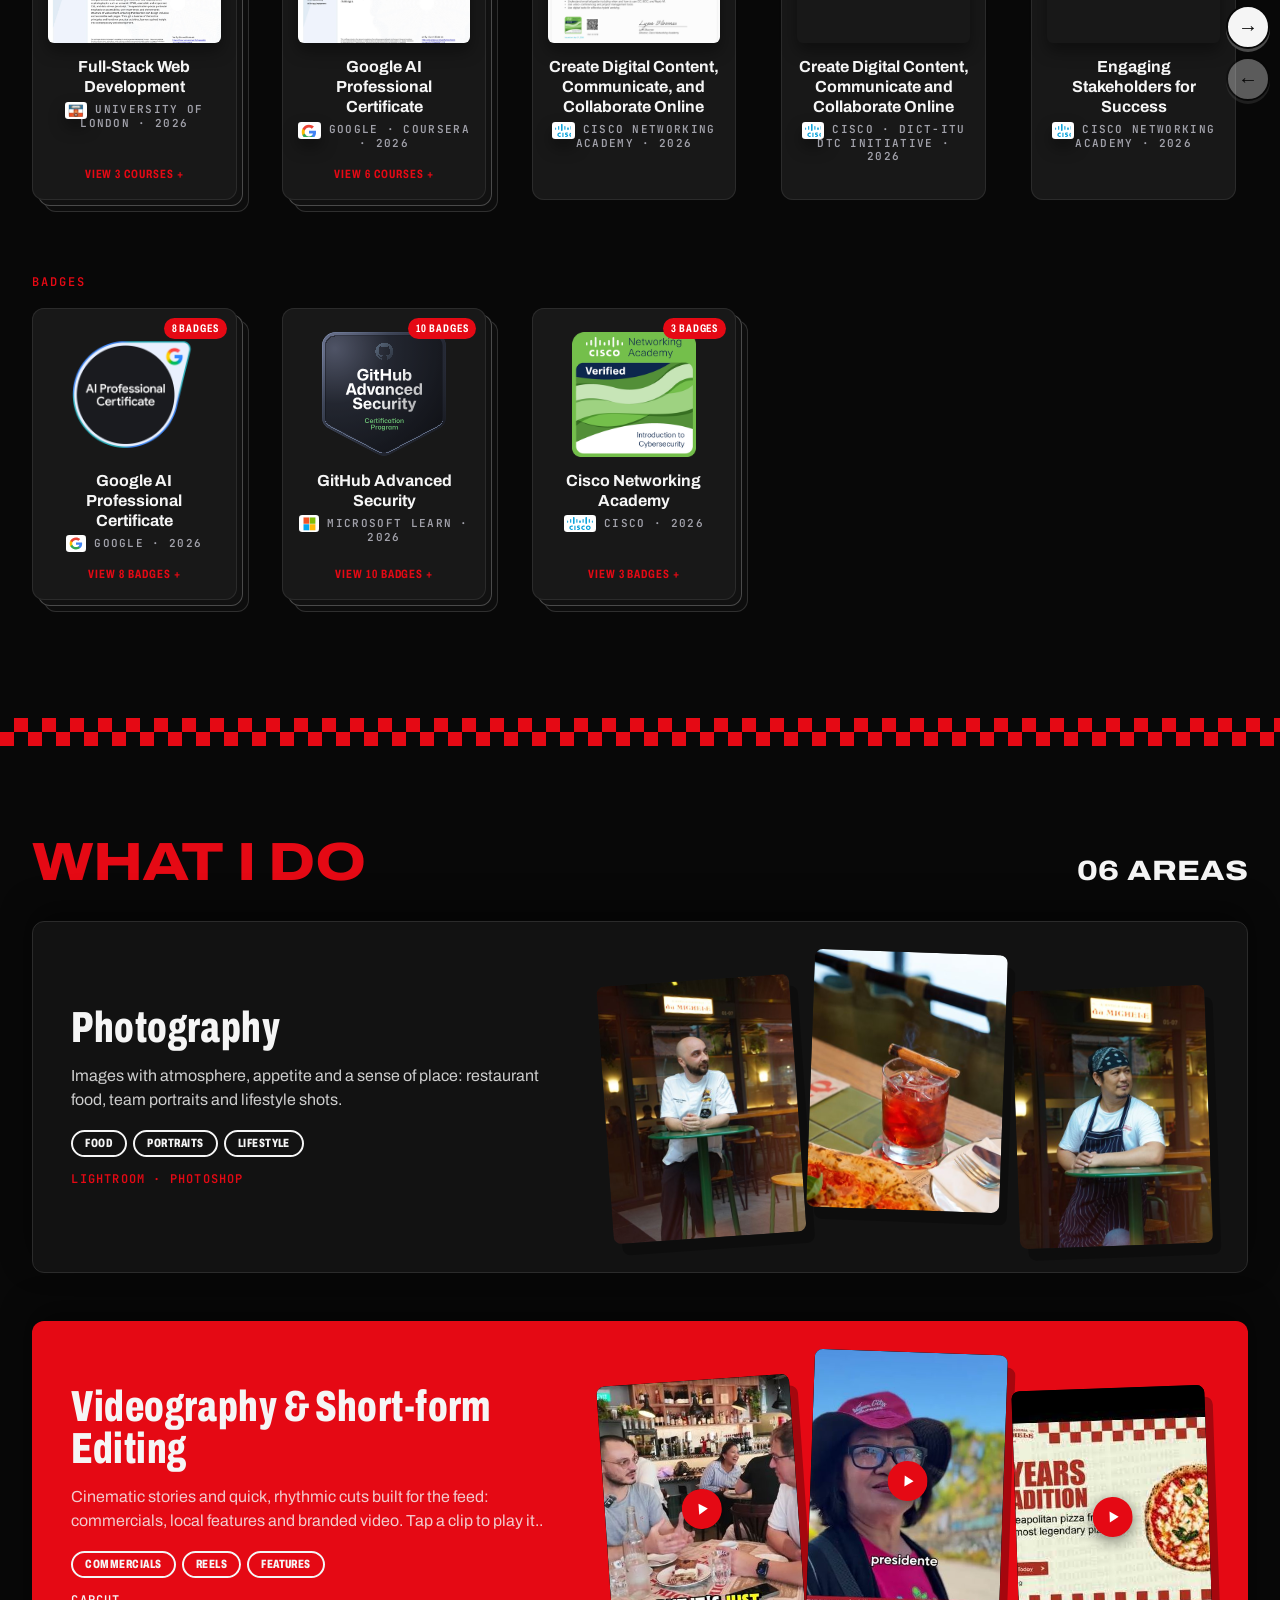
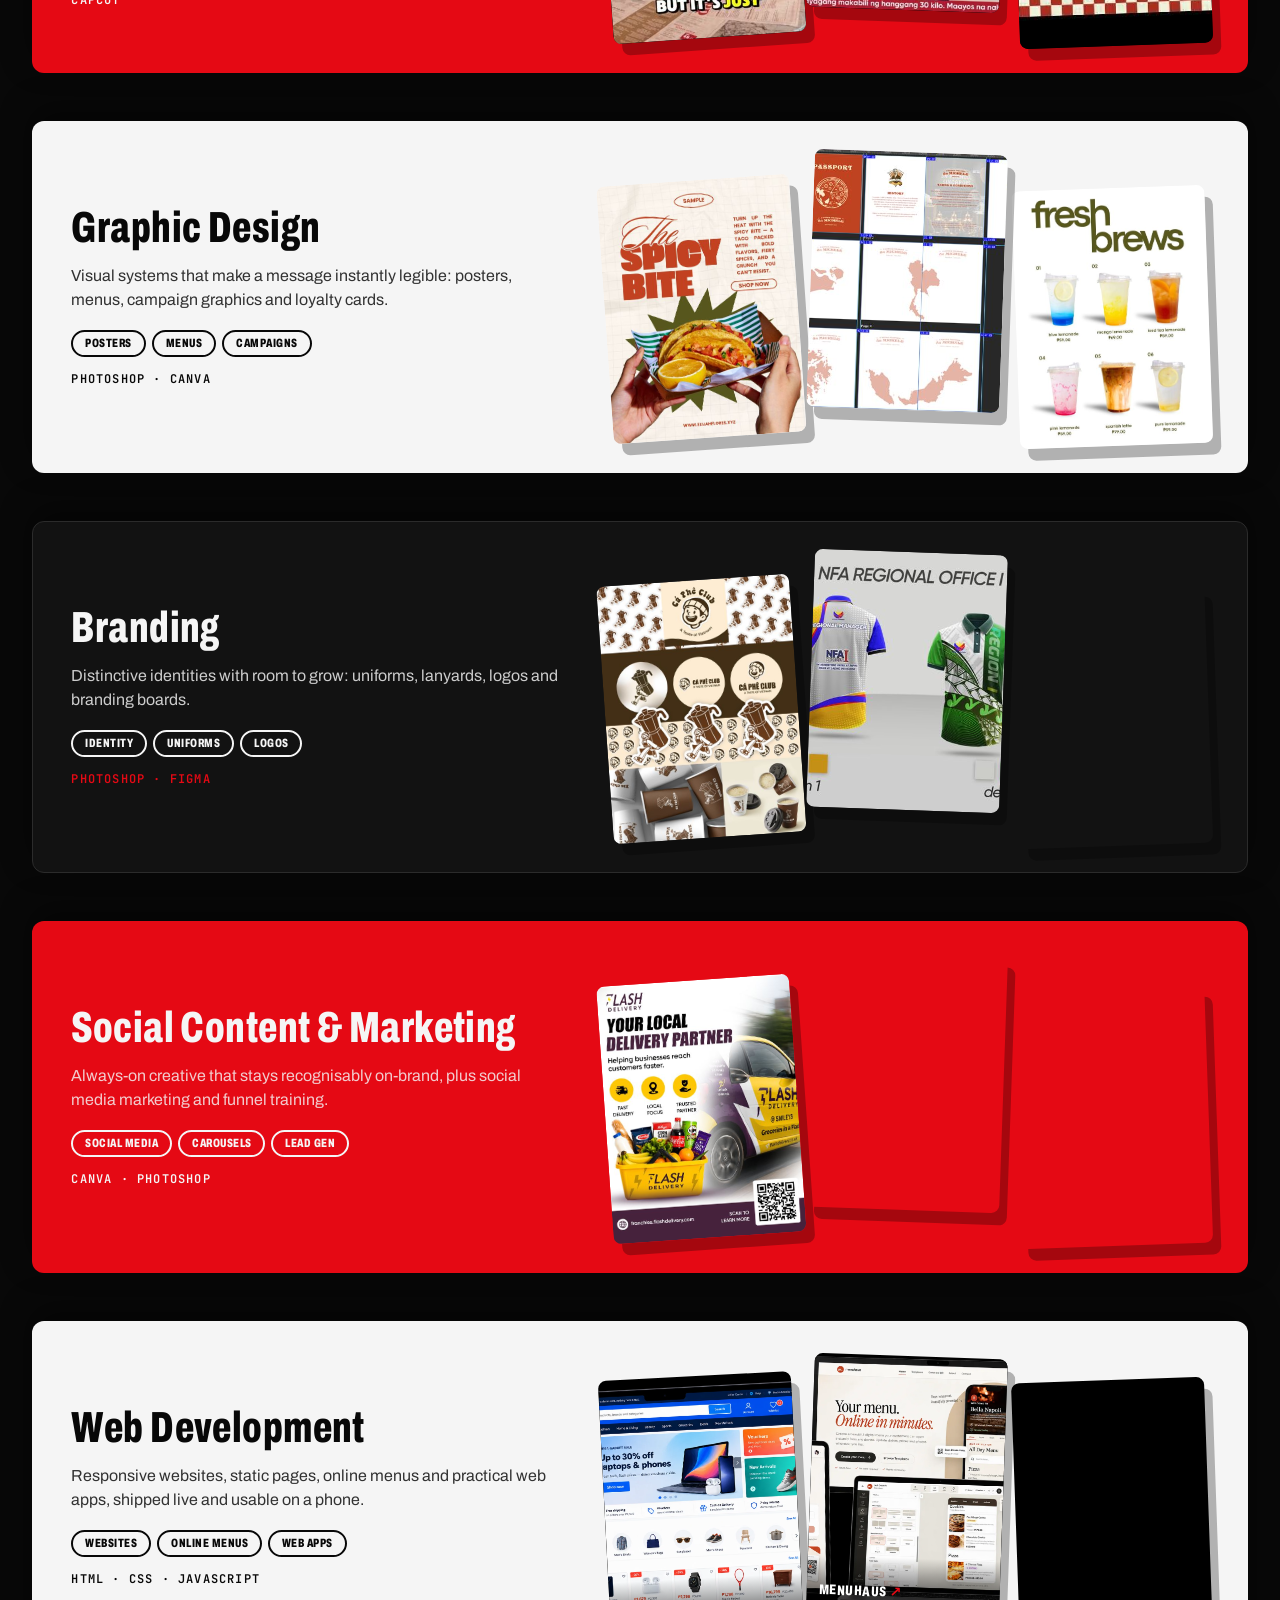
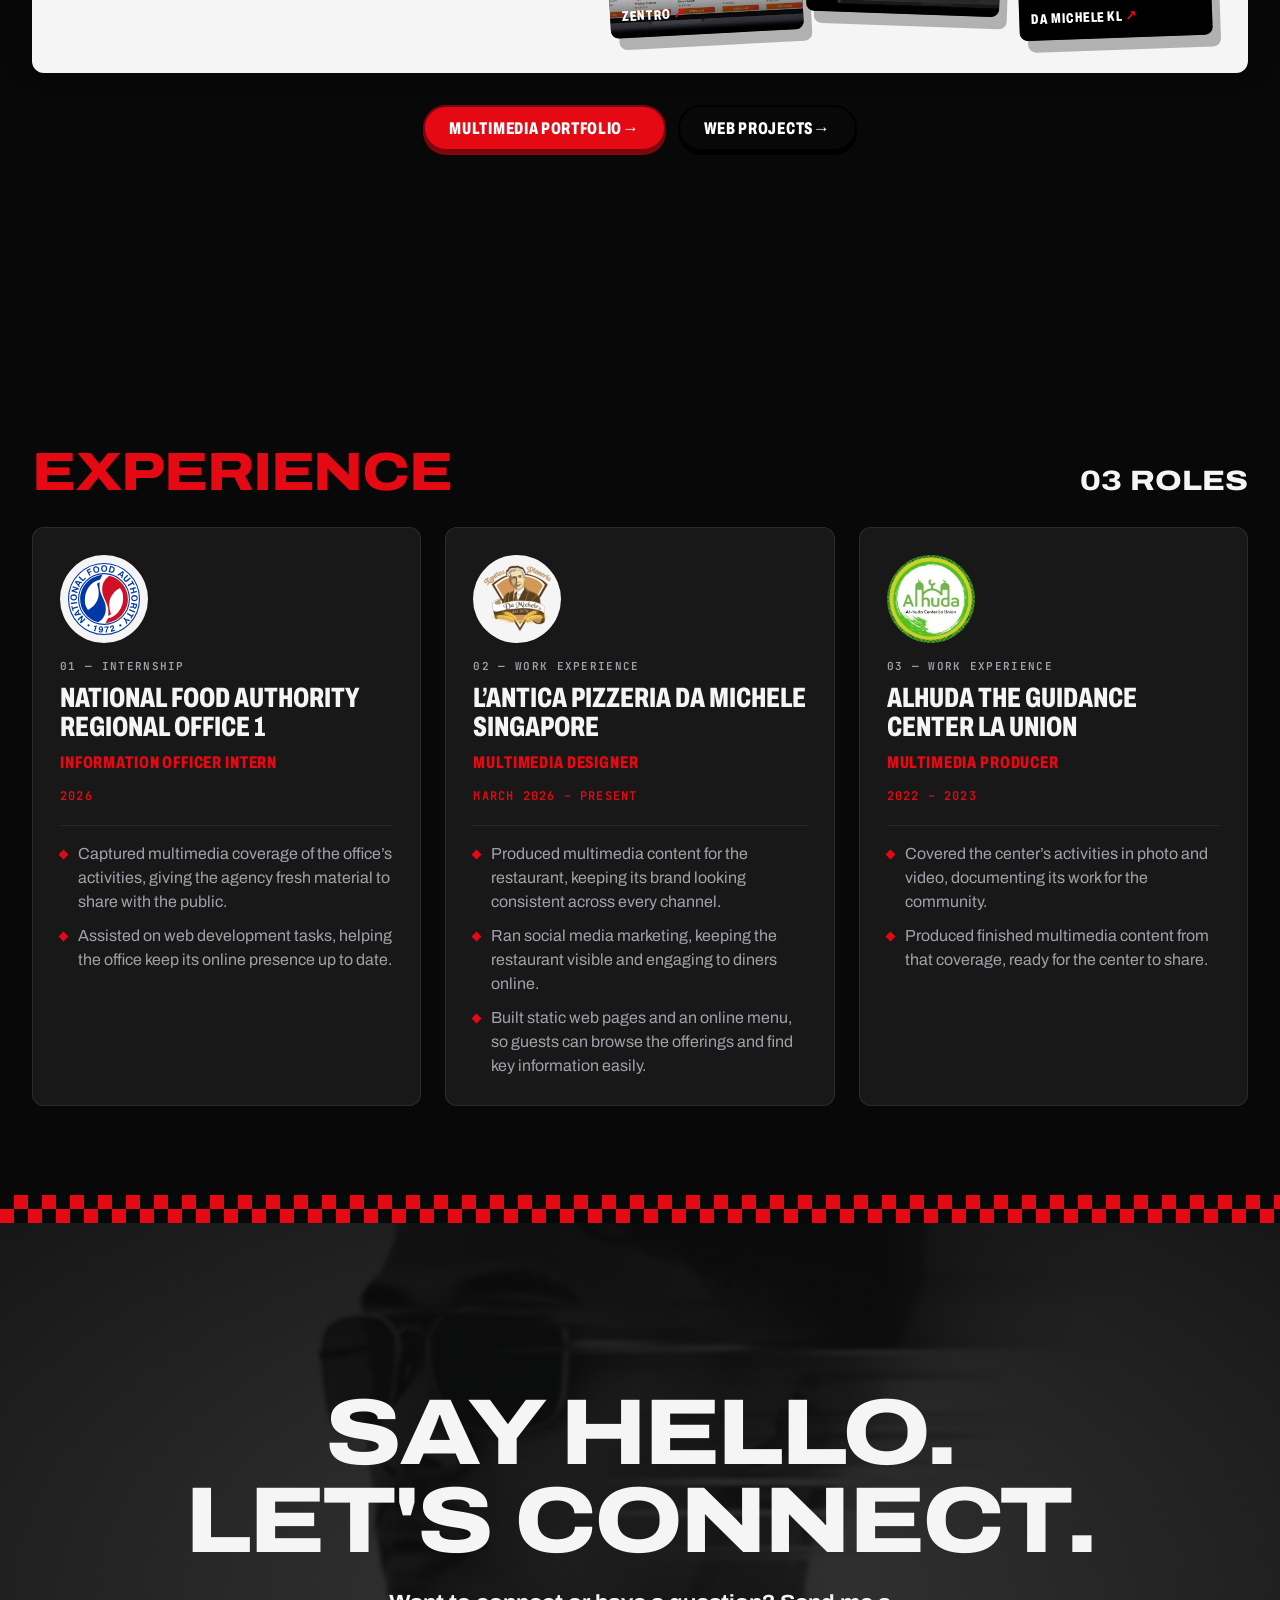
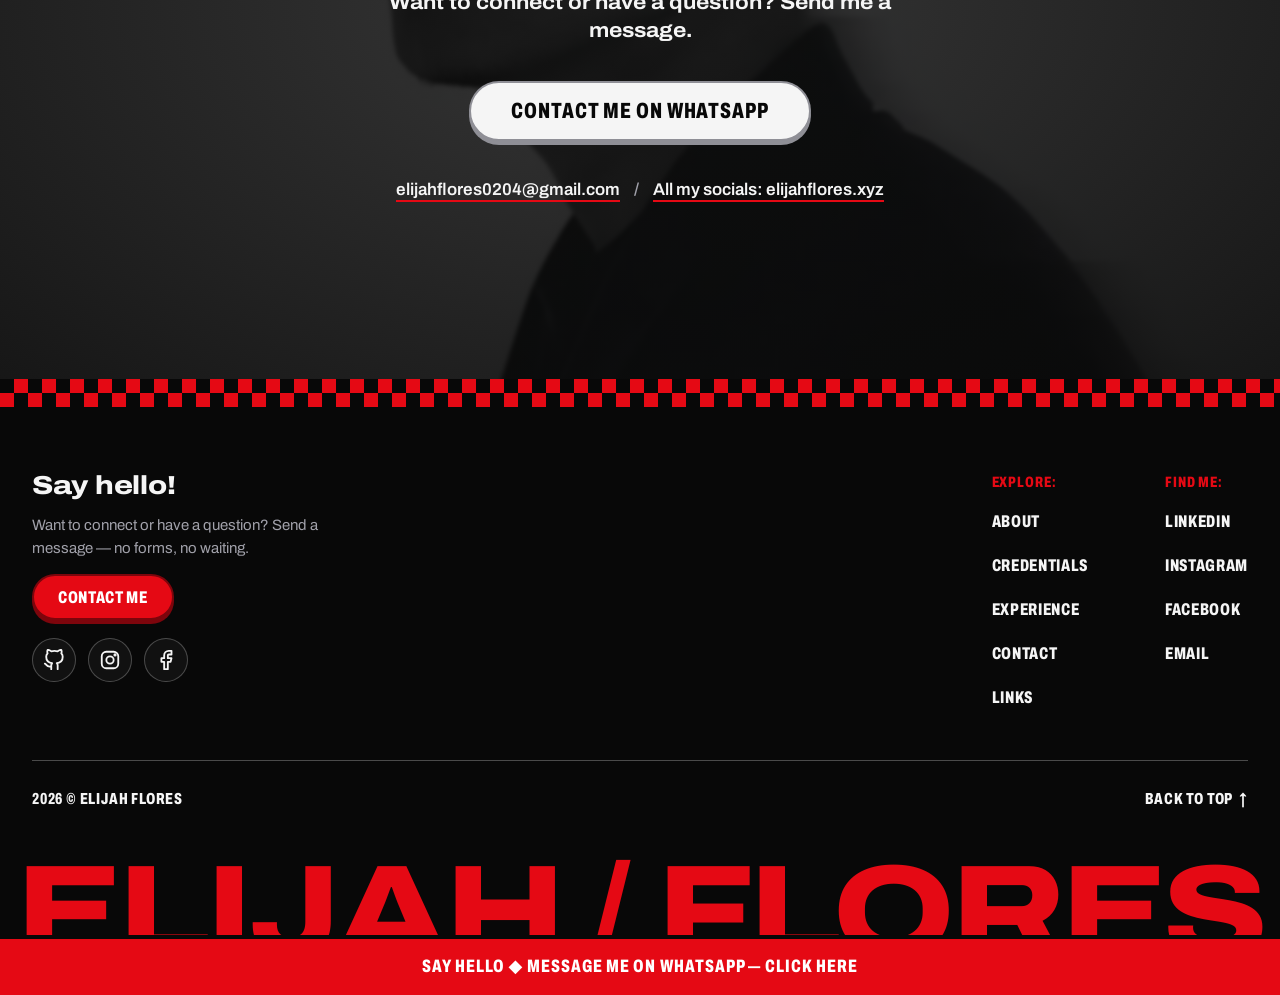
==== commit dfdad319: "Prompt in-app browser visitors to open in a real browser Co-Authored-By: Claude Sonnet 5.5 <noreply@" ====
--- a/about/index.html
+++ b/about/index.html
@@ -900,5 +900,6 @@
     document.addEventListener('contextmenu', function (e) { if (e.target.closest('img')) e.preventDefault(); });
   </script>
   <script src="portfolio.js" defer onerror="document.documentElement.classList.remove('js')"></script>
+  <script src="/inapp.js" defer></script>
 </body>
 </html>
